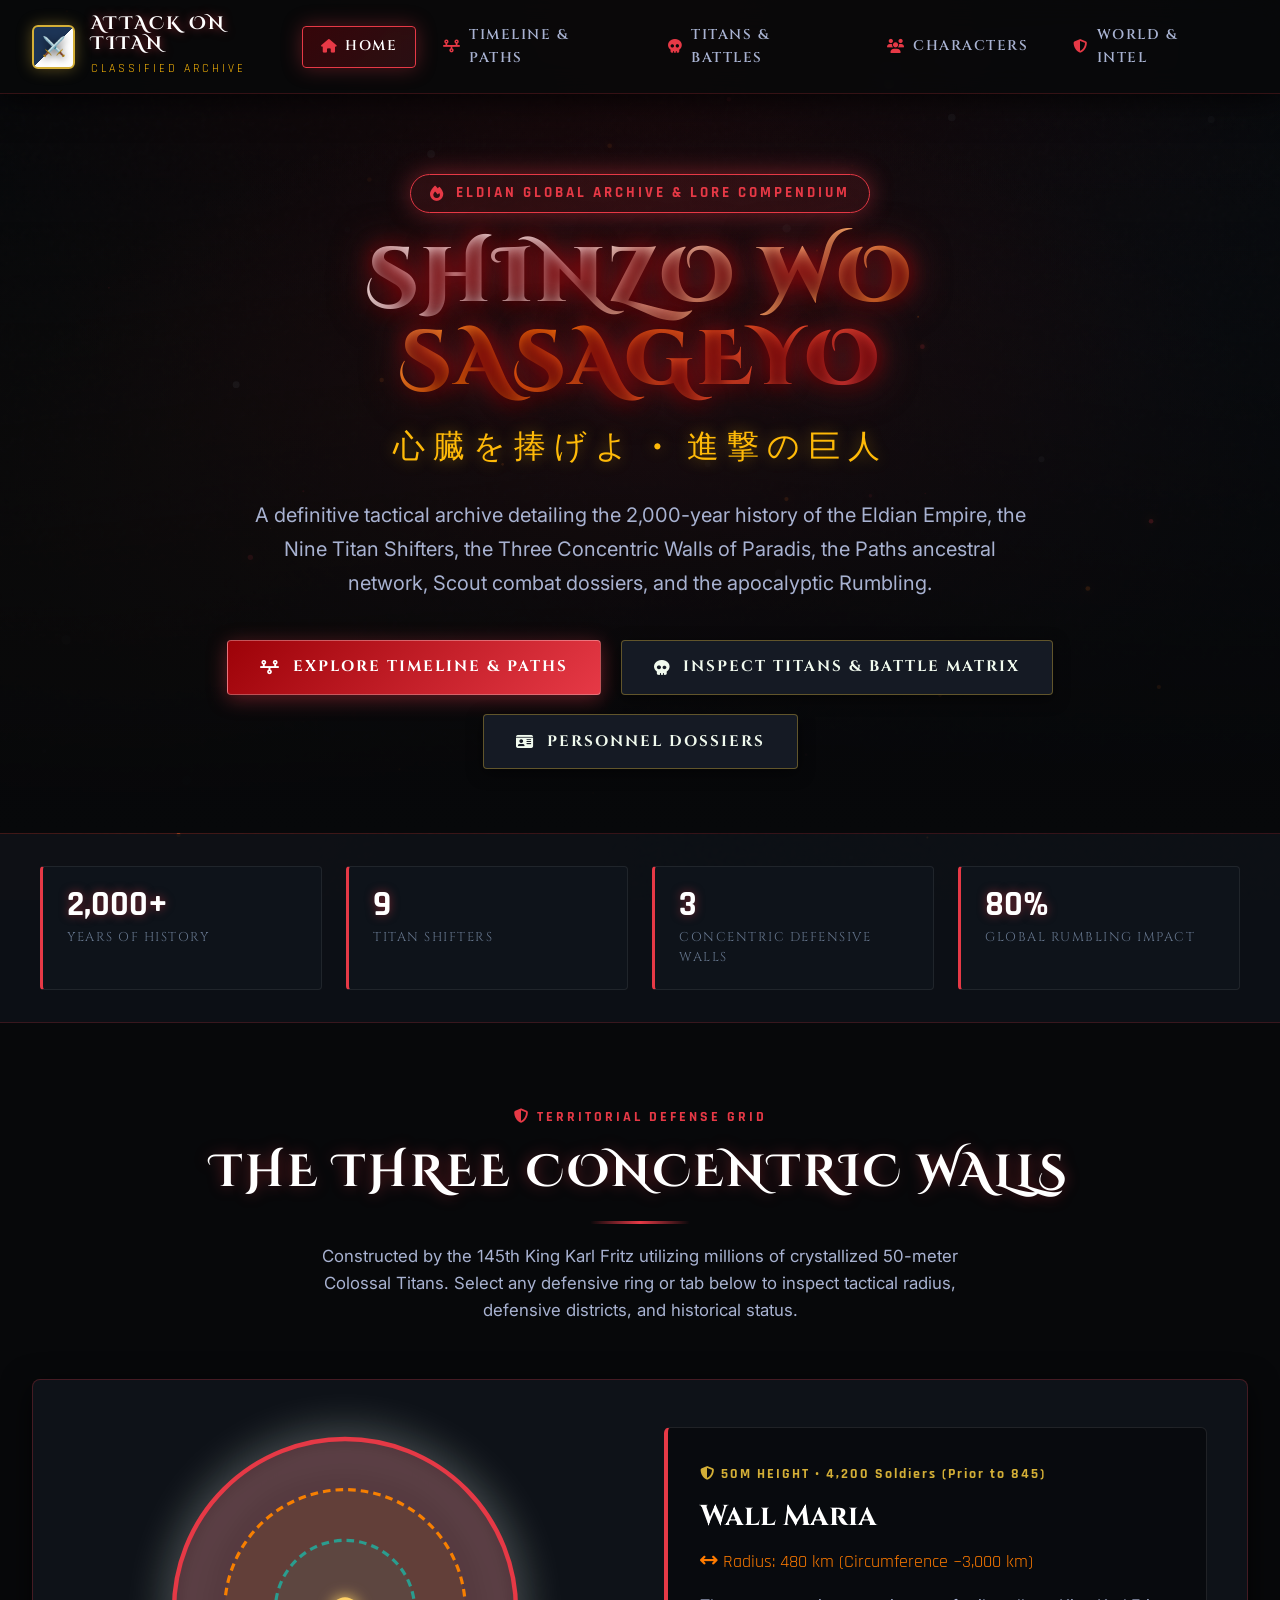
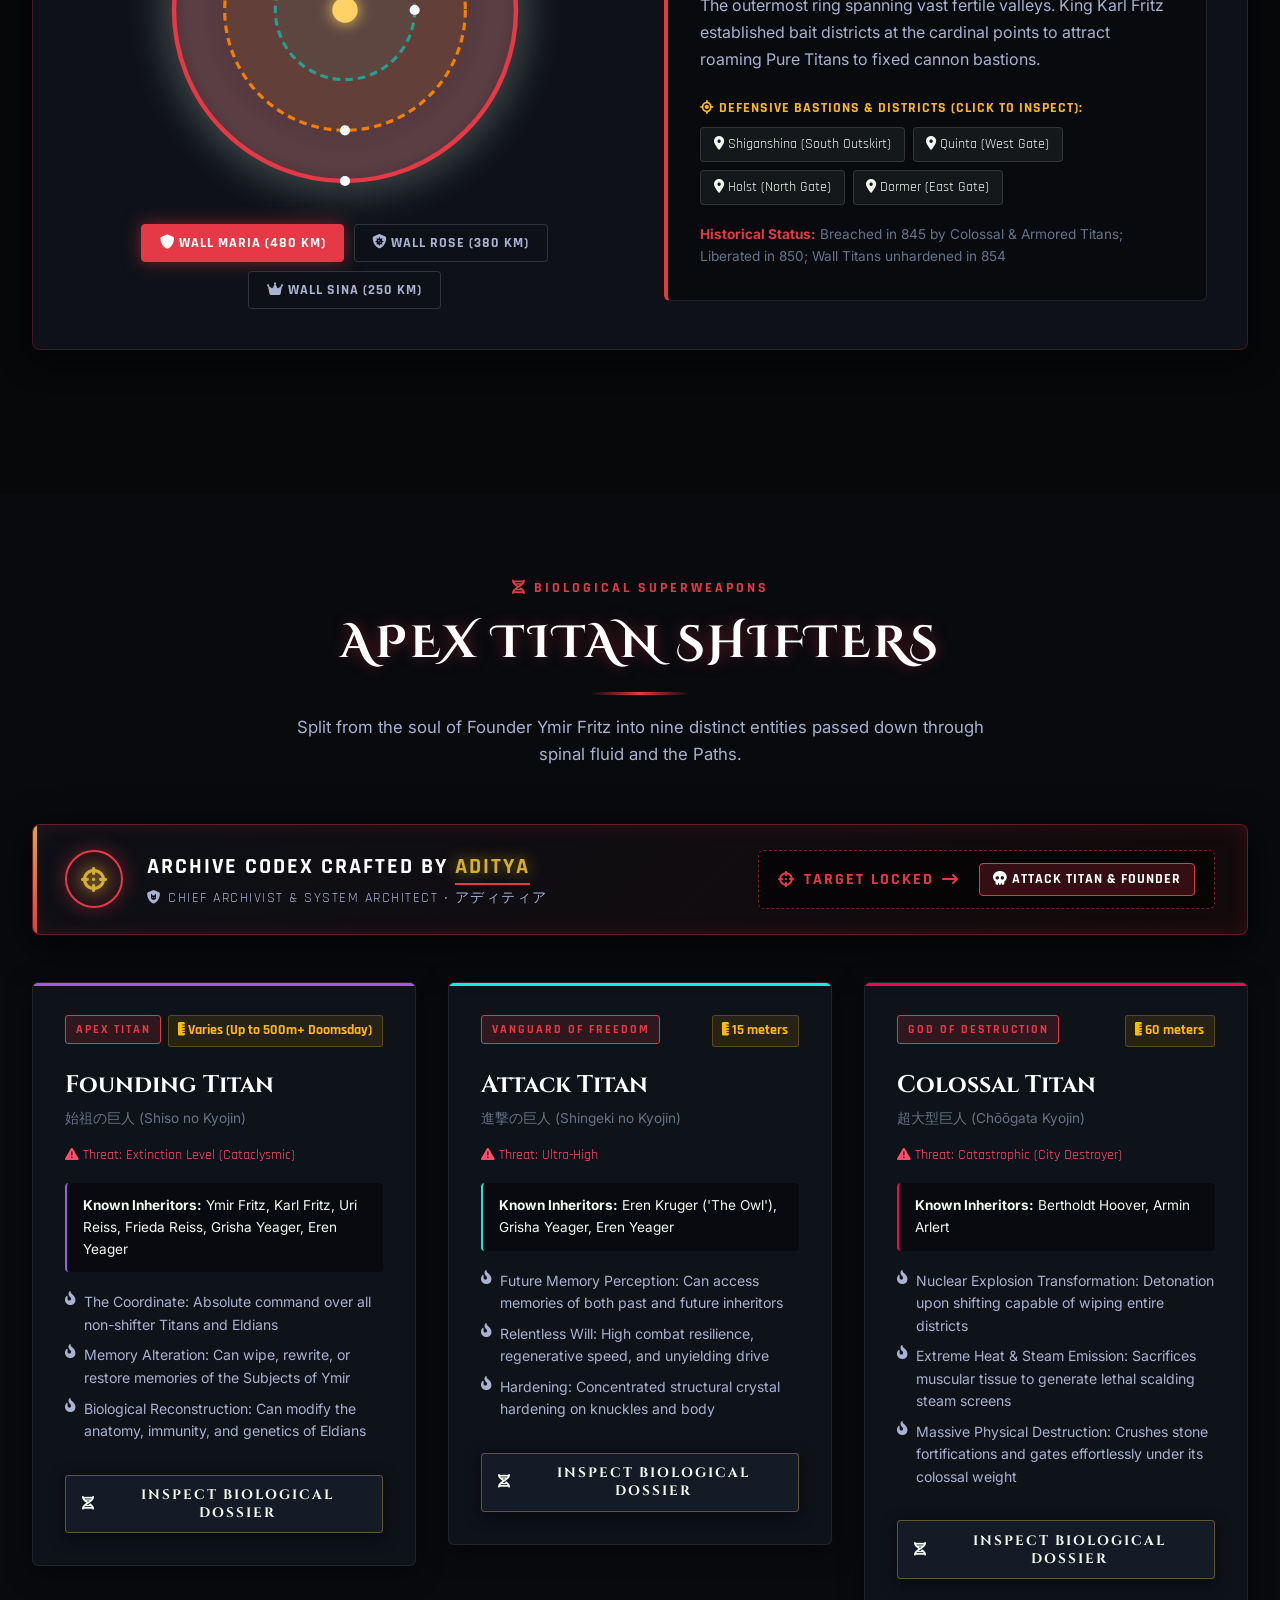
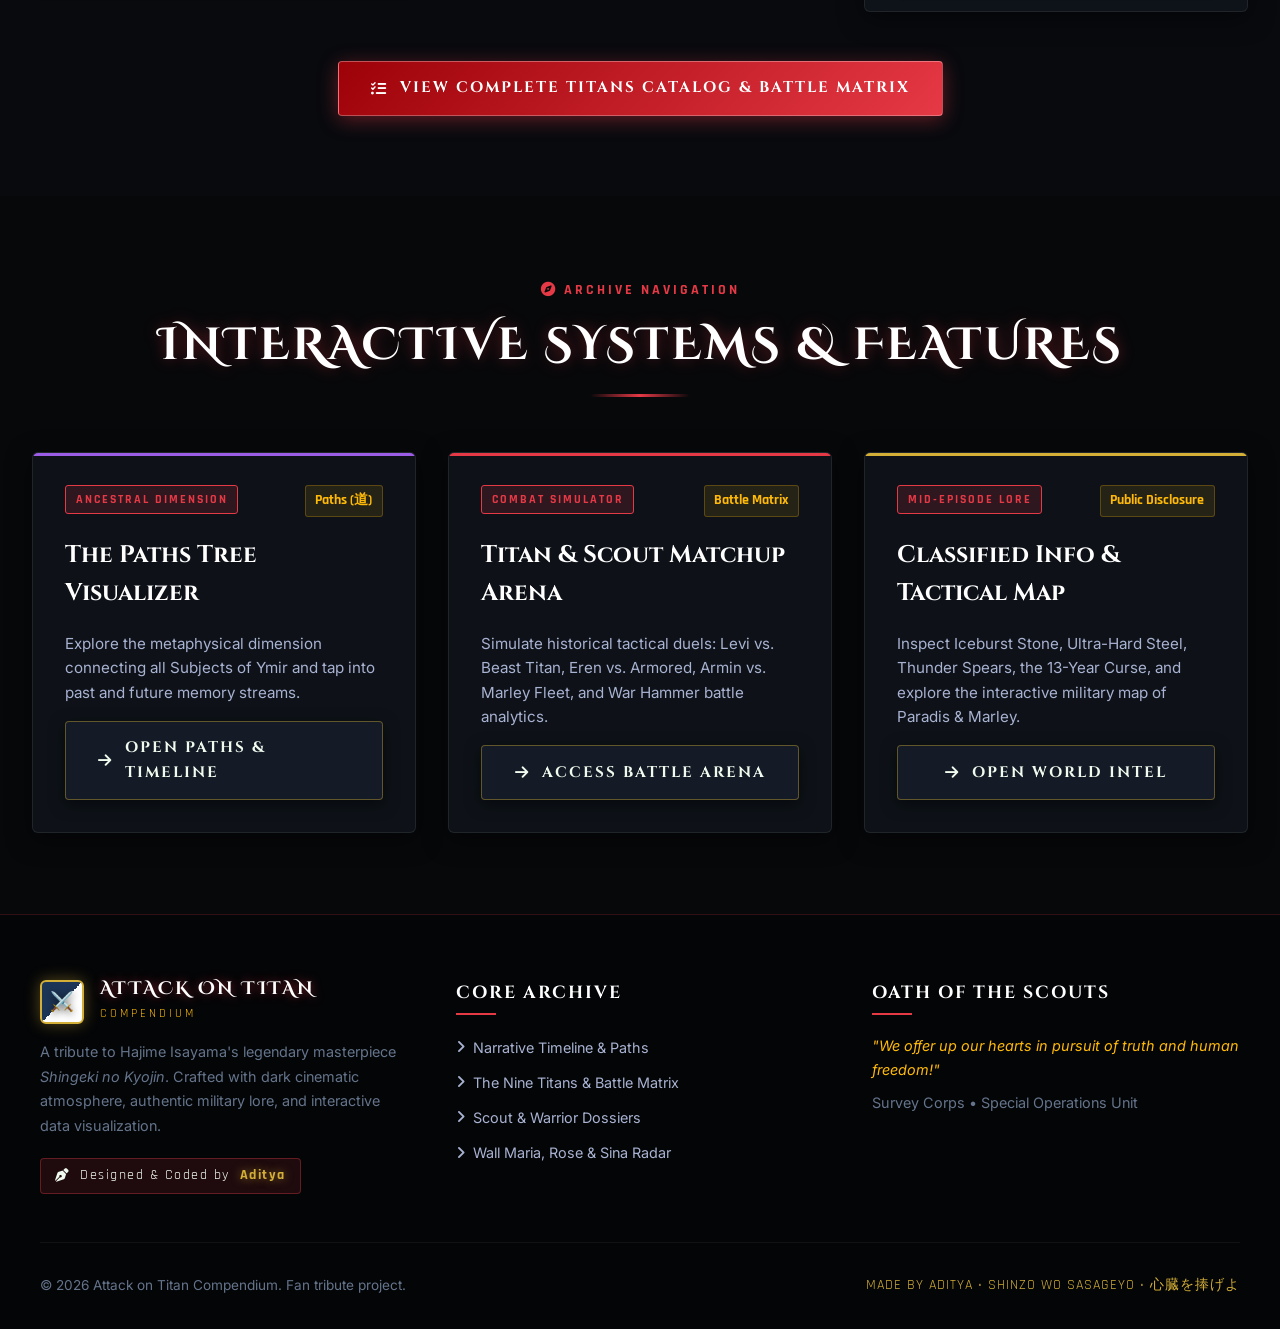
==== index.html @ d635bf99 "Add Wings of Freedom SVG favicon and Japanese quotes across all pages" ====
<!DOCTYPE html>
<html lang="en">
<head>
  <meta charset="UTF-8">
  <meta name="viewport" content="width=device-width, initial-scale=1.0">
  <title>Attack on Titan Compendium | 進撃の巨人 Archive</title>
  <!-- Favicon -->
  <link rel="icon" type="image/svg+xml" href="favicon.svg">
  <link rel="apple-touch-icon" href="favicon.svg">
  <!-- Google Fonts & Font Awesome Icons -->
  <link rel="stylesheet" href="https://cdnjs.cloudflare.com/ajax/libs/font-awesome/6.4.0/css/all.min.css">
  <link rel="stylesheet" href="css/style.css">
  <link rel="stylesheet" href="css/components.css">
</head>
<body>
  <!-- Canvas Embers & Steam FX -->
  <canvas id="bg-canvas"></canvas>

  <div class="app-container">
    <!-- Navigation Bar -->
    <nav class="navbar">
      <a href="index.html" class="brand">
        <div class="brand-emblem"></div>
        <div class="brand-text">
          <h1>Attack on Titan</h1>
          <span>Classified Archive</span>
        </div>
      </a>

      <ul class="nav-links">
        <li class="nav-item"><a href="index.html" class="active"><i class="fa-solid fa-house"></i> Home</a></li>
        <li class="nav-item"><a href="timeline.html"><i class="fa-solid fa-timeline"></i> Timeline & Paths</a></li>
        <li class="nav-item"><a href="titans.html"><i class="fa-solid fa-skull"></i> Titans & Battles</a></li>
        <li class="nav-item"><a href="characters.html"><i class="fa-solid fa-users"></i> Characters</a></li>
        <li class="nav-item"><a href="world.html"><i class="fa-solid fa-shield-halved"></i> World & Intel</a></li>
      </ul>

      <div class="nav-controls">
        <button class="mobile-menu-btn" id="mobile-menu-btn" aria-label="Toggle Menu">
          <i class="fa-solid fa-bars"></i>
        </button>
      </div>
    </nav>

    <!-- Hero Section -->
    <header class="hero-section">
      <div class="hero-backdrop"></div>
      <div class="hero-content">
        <div class="hero-subtitle-badge reveal-on-scroll">
          <i class="fa-solid fa-fire"></i> Eldian Global Archive & Lore Compendium
        </div>
        <h1 class="hero-title reveal-on-scroll stagger-1">
          <span>Shinzo Wo Sasageyo</span>
        </h1>
        <div class="hero-japanese-title reveal-on-scroll stagger-2">心臓を捧げよ • 進撃の巨人</div>
        <p class="hero-description reveal-on-scroll stagger-3">
          A definitive tactical archive detailing the 2,000-year history of the Eldian Empire, the Nine Titan Shifters, the Three Concentric Walls of Paradis, the Paths ancestral network, Scout combat dossiers, and the apocalyptic Rumbling.
        </p>
        <div class="hero-actions reveal-on-scroll stagger-4">
          <a href="timeline.html" class="btn btn-primary">
            <i class="fa-solid fa-timeline"></i> Explore Timeline & Paths
          </a>
          <a href="titans.html" class="btn btn-secondary">
            <i class="fa-solid fa-skull"></i> Inspect Titans & Battle Matrix
          </a>
          <a href="characters.html" class="btn btn-secondary">
            <i class="fa-solid fa-id-card"></i> Personnel Dossiers
          </a>
        </div>
      </div>
    </header>

    <!-- Stats Banner -->
    <div class="stats-banner reveal-on-scroll">
      <div class="stats-grid">
        <div class="stat-card">
          <span class="stat-number">2,000+</span>
          <span class="stat-label">Years of History</span>
        </div>
        <div class="stat-card">
          <span class="stat-number">9</span>
          <span class="stat-label">Titan Shifters</span>
        </div>
        <div class="stat-card">
          <span class="stat-number">3</span>
          <span class="stat-label">Concentric Defensive Walls</span>
        </div>
        <div class="stat-card">
          <span class="stat-number">80%</span>
          <span class="stat-label">Global Rumbling Impact</span>
        </div>
      </div>
    </div>

    <!-- Fixed Interactive Concentric Walls Section -->
    <section class="section">
      <div class="section-header reveal-on-scroll">
        <span class="section-tag"><i class="fa-solid fa-shield-halved"></i> Territorial Defense Grid</span>
        <h2 class="section-title">The Three Concentric Walls</h2>
        <div class="section-divider"></div>
        <p class="section-subtitle">
          Constructed by the 145th King Karl Fritz utilizing millions of crystallized 50-meter Colossal Titans. Select any defensive ring or tab below to inspect tactical radius, defensive districts, and historical status.
        </p>
      </div>

      <div class="walls-visualizer-container reveal-on-scroll stagger-1">
        <div class="radar-interactive-box">
          <div class="radar-svg-wrapper">
            <svg class="radar-svg" viewBox="0 0 300 300">
              <!-- Wall Maria Outer Ring -->
              <circle class="radar-ring" data-wall="wall-maria" cx="150" cy="150" r="135" stroke="#e63946" stroke-width="2.5" fill="#e63946" />
              <!-- Wall Rose Middle Ring -->
              <circle class="radar-ring" data-wall="wall-rose" cx="150" cy="150" r="95" stroke="#f77f00" stroke-width="2.5" fill="#f77f00" />
              <!-- Wall Sina Inner Ring -->
              <circle class="radar-ring" data-wall="wall-sina" cx="150" cy="150" r="55" stroke="#2a9d8f" stroke-width="2.5" fill="#2a9d8f" />
              
              <!-- Mitras Center Core -->
              <circle cx="150" cy="150" r="10" fill="#ffd166" filter="drop-shadow(0 0 6px #ffd166)" />
              
              <!-- District Markers -->
              <circle class="radar-district-dot" cx="150" cy="285" r="4" fill="#fff" title="Shiganshina District" />
              <circle class="radar-district-dot" cx="150" cy="245" r="4" fill="#fff" title="Trost District" />
              <circle class="radar-district-dot" cx="205" cy="150" r="4" fill="#fff" title="Stohess District" />
            </svg>
          </div>

          <div class="wall-selector-tabs">
            <button class="wall-tab-btn active" data-wall="wall-maria"><i class="fa-solid fa-shield"></i> Wall Maria (480 km)</button>
            <button class="wall-tab-btn" data-wall="wall-rose"><i class="fa-solid fa-shield-virus"></i> Wall Rose (380 km)</button>
            <button class="wall-tab-btn" data-wall="wall-sina"><i class="fa-solid fa-crown"></i> Wall Sina (250 km)</button>
          </div>
        </div>

        <div class="wall-info-display" id="wall-radar-info">
          <!-- Dynamic Wall Radar Information Populated by app.js -->
        </div>
      </div>
    </section>

    <!-- Featured Titan Shifters with Stylish Creator HUD Banner pointing to Titan -->
    <section class="section" style="background: rgba(10, 13, 18, 0.5);">
      <div class="section-header reveal-on-scroll">
        <span class="section-tag"><i class="fa-solid fa-dna"></i> Biological Superweapons</span>
        <h2 class="section-title">Apex Titan Shifters</h2>
        <div class="section-divider"></div>
        <p class="section-subtitle">
          Split from the soul of Founder Ymir Fritz into nine distinct entities passed down through spinal fluid and the Paths.
        </p>
      </div>

      <!-- Stylish "Made by Aditya" Tactical HUD Pointer -->
      <div class="creator-tactical-banner reveal-on-scroll">
        <div class="creator-left-info">
          <div class="creator-reticle-icon">
            <i class="fa-solid fa-crosshairs"></i>
          </div>
          <div class="creator-text-block">
            <h3>ARCHIVE CODEX CRAFTED BY <span class="highlight-aditya">ADITYA</span></h3>
            <p><i class="fa-solid fa-shield-cat"></i> CHIEF ARCHIVIST & SYSTEM ARCHITECT • アディティア</p>
          </div>
        </div>

        <div class="creator-target-indicator">
          <div class="titan-pointer-arrow">
            <i class="fa-solid fa-crosshairs"></i> TARGET LOCKED <i class="fa-solid fa-arrow-right-long"></i>
          </div>
          <div class="target-titan-badge">
            <i class="fa-solid fa-skull"></i> ATTACK TITAN & FOUNDER
          </div>
        </div>
      </div>

      <div class="cards-grid" id="featured-titans-grid">
        <!-- Rendered via JS -->
      </div>

      <div style="text-align: center; margin-top: 3rem;" class="reveal-on-scroll">
        <a href="titans.html" class="btn btn-primary">
          <i class="fa-solid fa-list-check"></i> View Complete Titans Catalog & Battle Matrix
        </a>
      </div>
    </section>

    <!-- Exploration Portals -->
    <section class="section">
      <div class="section-header reveal-on-scroll">
        <span class="section-tag"><i class="fa-solid fa-compass"></i> Archive Navigation</span>
        <h2 class="section-title">Interactive Systems & Features</h2>
        <div class="section-divider"></div>
      </div>

      <div class="cards-grid">
        <div class="titan-card reveal-on-scroll stagger-1" style="--titan-color: #9b5de5;">
          <div class="titan-header">
            <span class="titan-badge">Ancestral Dimension</span>
            <span class="titan-height-pill">Paths (道)</span>
          </div>
          <h3 class="titan-name">The Paths Tree Visualizer</h3>
          <p style="color: var(--text-secondary); margin: 1rem 0; font-size: 0.95rem;">
            Explore the metaphysical dimension connecting all Subjects of Ymir and tap into past and future memory streams.
          </p>
          <a href="timeline.html" class="btn btn-secondary" style="margin-top: auto;">
            <i class="fa-solid fa-arrow-right"></i> Open Paths & Timeline
          </a>
        </div>

        <div class="titan-card reveal-on-scroll stagger-2" style="--titan-color: var(--accent-red);">
          <div class="titan-header">
            <span class="titan-badge">Combat Simulator</span>
            <span class="titan-height-pill">Battle Matrix</span>
          </div>
          <h3 class="titan-name">Titan & Scout Matchup Arena</h3>
          <p style="color: var(--text-secondary); margin: 1rem 0; font-size: 0.95rem;">
            Simulate historical tactical duels: Levi vs. Beast Titan, Eren vs. Armored, Armin vs. Marley Fleet, and War Hammer battle analytics.
          </p>
          <a href="titans.html" class="btn btn-secondary" style="margin-top: auto;">
            <i class="fa-solid fa-arrow-right"></i> Access Battle Arena
          </a>
        </div>

        <div class="titan-card reveal-on-scroll stagger-3" style="--titan-color: var(--accent-gold);">
          <div class="titan-header">
            <span class="titan-badge">Mid-Episode Lore</span>
            <span class="titan-height-pill">Public Disclosure</span>
          </div>
          <h3 class="titan-name">Classified Info & Tactical Map</h3>
          <p style="color: var(--text-secondary); margin: 1rem 0; font-size: 0.95rem;">
            Inspect Iceburst Stone, Ultra-Hard Steel, Thunder Spears, the 13-Year Curse, and explore the interactive military map of Paradis & Marley.
          </p>
          <a href="world.html" class="btn btn-secondary" style="margin-top: auto;">
            <i class="fa-solid fa-arrow-right"></i> Open World Intel
          </a>
        </div>
      </div>
    </section>

    <!-- Footer -->
    <footer class="footer">
      <div class="footer-content">
        <div class="footer-col">
          <div class="brand" style="margin-bottom: 1rem;">
            <div class="brand-emblem"></div>
            <div class="brand-text">
              <h1>Attack on Titan</h1>
              <span>Compendium</span>
            </div>
          </div>
          <p>
            A tribute to Hajime Isayama's legendary masterpiece <em>Shingeki no Kyojin</em>. Crafted with dark cinematic atmosphere, authentic military lore, and interactive data visualization.
          </p>
          <div style="margin-top: 1.2rem;">
            <span class="footer-creator-signature">
              <i class="fa-solid fa-pen-nib"></i> Designed & Coded by <strong>Aditya</strong>
            </span>
          </div>
        </div>

        <div class="footer-col">
          <h3>Core Archive</h3>
          <ul class="footer-links">
            <li><a href="timeline.html"><i class="fa-solid fa-angle-right"></i> Narrative Timeline & Paths</a></li>
            <li><a href="titans.html"><i class="fa-solid fa-angle-right"></i> The Nine Titans & Battle Matrix</a></li>
            <li><a href="characters.html"><i class="fa-solid fa-angle-right"></i> Scout & Warrior Dossiers</a></li>
            <li><a href="world.html"><i class="fa-solid fa-angle-right"></i> Wall Maria, Rose & Sina Radar</a></li>
          </ul>
        </div>

        <div class="footer-col">
          <h3>Oath of the Scouts</h3>
          <p style="font-style: italic; color: var(--text-highlight); margin-bottom: 0.5rem;">
            "We offer up our hearts in pursuit of truth and human freedom!"
          </p>
          <p>
            Survey Corps • Special Operations Unit
          </p>
        </div>
      </div>

      <div class="footer-bottom">
        <span>&copy; 2026 Attack on Titan Compendium. Fan tribute project.</span>
        <span class="tribute">MADE BY ADITYA • SHINZO WO SASAGEYO • 心臓を捧げよ</span>
      </div>
    </footer>
  </div>

  <!-- Scripts -->
  <script src="js/data.js"></script>
  <script src="js/particles.js"></script>
  <script src="js/app.js"></script>
</body>
</html>
---- css/style.css ----
/* Attack on Titan Cinematic Compendium - Global Theme & Layout */
@import url('https://fonts.googleapis.com/css2?family=Cinzel:wght@400;600;700;900&family=Cinzel+Decorative:wght@700;900&family=Rajdhani:wght@500;600;700&family=Inter:wght@300;400;500;600;700&display=swap');

:root {
  --bg-primary: #07080a;
  --bg-secondary: #0e1117;
  --bg-card: rgba(16, 20, 28, 0.85);
  --bg-card-hover: rgba(24, 30, 42, 0.95);
  --border-card: rgba(230, 57, 70, 0.25);
  --border-gold: rgba(212, 175, 55, 0.35);

  --accent-red: #e63946;
  --accent-crimson: #9d0208;
  --accent-amber: #ff7b00;
  --accent-gold: #d4af37;
  --accent-emerald: #2a9d8f;
  --accent-scout-blue: #1d3557;
  --accent-titan-glow: #ff5400;
  
  --text-primary: #f1faee;
  --text-secondary: #a8b2d1;
  --text-muted: #64748b;
  --text-highlight: #ffba08;

  --font-display: 'Cinzel Decorative', 'Cinzel', serif;
  --font-heading: 'Cinzel', serif;
  --font-tech: 'Rajdhani', sans-serif;
  --font-body: 'Inter', sans-serif;

  --glow-red: 0 0 25px rgba(230, 57, 70, 0.45);
  --glow-amber: 0 0 25px rgba(255, 123, 0, 0.45);
  --glow-blue: 0 0 25px rgba(29, 53, 87, 0.55);

  --transition-fast: 0.2s ease;
  --transition-normal: 0.35s cubic-bezier(0.16, 1, 0.3, 1);
  --transition-slow: 0.6s cubic-bezier(0.16, 1, 0.3, 1);
}

* {
  margin: 0;
  padding: 0;
  box-sizing: border-box;
}

html {
  scroll-behavior: smooth;
  color-scheme: dark;
}

body {
  background-color: var(--bg-primary);
  color: var(--text-primary);
  font-family: var(--font-body);
  line-height: 1.6;
  overflow-x: hidden;
  position: relative;
  min-height: 100vh;
  background-image: 
    radial-gradient(circle at 50% 0%, rgba(157, 2, 8, 0.18) 0%, transparent 60%),
    radial-gradient(circle at 10% 80%, rgba(255, 123, 0, 0.08) 0%, transparent 40%),
    radial-gradient(circle at 90% 40%, rgba(29, 53, 87, 0.12) 0%, transparent 50%);
  background-attachment: fixed;
}

/* Texture Overlay */
body::before {
  content: '';
  position: fixed;
  top: 0;
  left: 0;
  width: 100%;
  height: 100%;
  pointer-events: none;
  z-index: 1;
  background: url("data:image/svg+xml,%3Csvg viewBox='0 0 200 200' xmlns='http://www.w3.org/2000/svg'%3E%3Cfilter id='noiseFilter'%3E%3CfeTurbulence type='fractalNoise' baseFrequency='0.8' numOctaves='3' stitchTiles='stitch'/%3E%3C/filter%3E%3Crect width='100%25' height='100%25' filter='url(%23noiseFilter)' opacity='0.035'/%3E%3C/svg%3E");
  opacity: 0.85;
}

/* Custom Scrollbar */
::-webkit-scrollbar {
  width: 8px;
}
::-webkit-scrollbar-track {
  background: var(--bg-primary);
}
::-webkit-scrollbar-thumb {
  background: #331518;
  border-radius: 4px;
  border: 1px solid rgba(230, 57, 70, 0.3);
}
::-webkit-scrollbar-thumb:hover {
  background: var(--accent-red);
}

/* Canvas Layer */
#bg-canvas {
  position: fixed;
  top: 0;
  left: 0;
  width: 100vw;
  height: 100vh;
  pointer-events: none;
  z-index: 1;
}

/* Layout Wrapper */
.app-container {
  position: relative;
  z-index: 2;
  display: flex;
  flex-direction: column;
  min-height: 100vh;
}

/* ==========================================================================
   SCROLL TRIGGER ANIMATION SYSTEM
   ========================================================================== */
.reveal-on-scroll {
  opacity: 0;
  transform: translateY(35px);
  transition: opacity 0.8s cubic-bezier(0.16, 1, 0.3, 1), transform 0.8s cubic-bezier(0.16, 1, 0.3, 1);
  will-change: opacity, transform;
}

.reveal-on-scroll.is-revealed {
  opacity: 1;
  transform: translateY(0);
}

.reveal-left {
  opacity: 0;
  transform: translateX(-40px);
  transition: opacity 0.8s cubic-bezier(0.16, 1, 0.3, 1), transform 0.8s cubic-bezier(0.16, 1, 0.3, 1);
}
.reveal-left.is-revealed {
  opacity: 1;
  transform: translateX(0);
}

.reveal-right {
  opacity: 0;
  transform: translateX(40px);
  transition: opacity 0.8s cubic-bezier(0.16, 1, 0.3, 1), transform 0.8s cubic-bezier(0.16, 1, 0.3, 1);
}
.reveal-right.is-revealed {
  opacity: 1;
  transform: translateX(0);
}

.stagger-1 { transition-delay: 0.1s; }
.stagger-2 { transition-delay: 0.2s; }
.stagger-3 { transition-delay: 0.3s; }
.stagger-4 { transition-delay: 0.4s; }

/* Top Navigation Bar */
.navbar {
  position: sticky;
  top: 0;
  z-index: 1000;
  background: rgba(7, 8, 10, 0.88);
  backdrop-filter: blur(14px);
  -webkit-backdrop-filter: blur(14px);
  border-bottom: 1px solid rgba(230, 57, 70, 0.2);
  padding: 0.85rem 2rem;
  display: flex;
  align-items: center;
  justify-content: space-between;
  box-shadow: 0 4px 30px rgba(0, 0, 0, 0.8);
}

.brand {
  display: flex;
  align-items: center;
  gap: 1rem;
  text-decoration: none;
  color: var(--text-primary);
}

.brand-emblem {
  width: 44px;
  height: 44px;
  border-radius: 6px;
  background: linear-gradient(135deg, #1d3557 50%, #ffffff 50%);
  border: 2px solid var(--accent-gold);
  display: flex;
  align-items: center;
  justify-content: center;
  box-shadow: 0 0 15px rgba(212, 175, 55, 0.4);
  position: relative;
  overflow: hidden;
}

.brand-emblem::after {
  content: '⚔️';
  font-size: 1.2rem;
  filter: drop-shadow(0 2px 4px rgba(0,0,0,0.8));
}

.brand-text h1 {
  font-family: var(--font-display);
  font-size: 1.15rem;
  letter-spacing: 2px;
  color: #fff;
  line-height: 1.1;
  text-transform: uppercase;
  text-shadow: 0 0 10px rgba(230, 57, 70, 0.6);
}

.brand-text span {
  font-family: var(--font-tech);
  font-size: 0.75rem;
  letter-spacing: 3px;
  color: var(--text-highlight);
  text-transform: uppercase;
}

.nav-links {
  display: flex;
  align-items: center;
  gap: 0.5rem;
  list-style: none;
}

.nav-item a {
  display: flex;
  align-items: center;
  gap: 0.5rem;
  padding: 0.55rem 1.1rem;
  text-decoration: none;
  font-family: var(--font-heading);
  font-size: 0.88rem;
  font-weight: 600;
  letter-spacing: 1.5px;
  color: var(--text-secondary);
  border-radius: 4px;
  border: 1px solid transparent;
  transition: all var(--transition-normal);
  text-transform: uppercase;
  position: relative;
}

.nav-item a i {
  font-size: 0.85rem;
  color: var(--accent-red);
}

.nav-item a:hover {
  color: #fff;
  background: rgba(230, 57, 70, 0.12);
  border-color: rgba(230, 57, 70, 0.35);
  box-shadow: 0 0 15px rgba(230, 57, 70, 0.25);
  transform: translateY(-1px);
}

.nav-item a.active {
  color: #fff;
  background: linear-gradient(135deg, rgba(157, 2, 8, 0.3), rgba(230, 57, 70, 0.15));
  border-color: var(--accent-red);
  box-shadow: 0 0 20px rgba(230, 57, 70, 0.35);
}

.nav-controls {
  display: flex;
  align-items: center;
  gap: 0.75rem;
}

.mobile-menu-btn {
  display: none;
  background: transparent;
  border: 1px solid var(--accent-red);
  color: #fff;
  padding: 0.5rem 0.75rem;
  font-size: 1.2rem;
  border-radius: 4px;
  cursor: pointer;
}

/* Hero Section */
.hero-section {
  position: relative;
  min-height: 80vh;
  display: flex;
  flex-direction: column;
  justify-content: center;
  align-items: center;
  text-align: center;
  padding: 5rem 2rem 4rem;
  overflow: hidden;
  border-bottom: 1px solid rgba(230, 57, 70, 0.2);
}

.hero-backdrop {
  position: absolute;
  top: 0;
  left: 0;
  width: 100%;
  height: 100%;
  background: 
    linear-gradient(to bottom, rgba(7, 8, 10, 0.4) 0%, rgba(7, 8, 10, 0.85) 75%, var(--bg-primary) 100%),
    radial-gradient(ellipse at center, rgba(230, 57, 70, 0.18) 0%, transparent 70%);
  pointer-events: none;
  z-index: 1;
}

.hero-content {
  position: relative;
  z-index: 2;
  max-width: 1000px;
  margin: 0 auto;
}

.hero-subtitle-badge {
  display: inline-flex;
  align-items: center;
  gap: 0.6rem;
  padding: 0.4rem 1.2rem;
  border-radius: 50px;
  background: rgba(230, 57, 70, 0.12);
  border: 1px solid var(--accent-red);
  color: var(--accent-red);
  font-family: var(--font-tech);
  font-size: 0.95rem;
  font-weight: 700;
  letter-spacing: 3px;
  text-transform: uppercase;
  margin-bottom: 1.5rem;
  box-shadow: var(--glow-red);
  animation: pulseGlow 3s infinite alternate;
}

@keyframes pulseGlow {
  0% { box-shadow: 0 0 10px rgba(230, 57, 70, 0.2); }
  100% { box-shadow: 0 0 25px rgba(230, 57, 70, 0.6); }
}

.hero-title {
  font-family: var(--font-display);
  font-size: clamp(2.4rem, 6vw, 4.8rem);
  font-weight: 900;
  line-height: 1.08;
  letter-spacing: 4px;
  text-transform: uppercase;
  color: #ffffff;
  margin-bottom: 1.2rem;
  text-shadow: 
    0 0 20px rgba(157, 2, 8, 0.8),
    0 0 40px rgba(230, 57, 70, 0.5),
    0 5px 15px rgba(0, 0, 0, 0.9);
}

.hero-title span {
  background: linear-gradient(135deg, #fff 20%, #ff7b00 60%, #e63946 100%);
  -webkit-background-clip: text;
  -webkit-text-fill-color: transparent;
}

.hero-japanese-title {
  font-family: var(--font-heading);
  font-size: clamp(1.2rem, 3vw, 2rem);
  letter-spacing: 8px;
  color: var(--text-highlight);
  margin-bottom: 1.5rem;
  opacity: 0.9;
  text-shadow: 0 0 15px rgba(255, 186, 8, 0.4);
}

.hero-description {
  font-size: clamp(1rem, 2vw, 1.25rem);
  color: var(--text-secondary);
  max-width: 780px;
  margin: 0 auto 2.5rem;
  line-height: 1.7;
}

.hero-actions {
  display: flex;
  justify-content: center;
  align-items: center;
  gap: 1.2rem;
  flex-wrap: wrap;
}

.btn {
  display: inline-flex;
  align-items: center;
  justify-content: center;
  gap: 0.75rem;
  padding: 0.9rem 2rem;
  font-family: var(--font-heading);
  font-size: 0.95rem;
  font-weight: 700;
  letter-spacing: 2px;
  text-transform: uppercase;
  text-decoration: none;
  border-radius: 4px;
  cursor: pointer;
  transition: all var(--transition-normal);
  position: relative;
  overflow: hidden;
}

.btn-primary {
  background: linear-gradient(135deg, #9d0208 0%, #e63946 100%);
  color: #fff;
  border: 1px solid rgba(255, 255, 255, 0.3);
  box-shadow: 0 4px 20px rgba(230, 57, 70, 0.4);
}

.btn-primary:hover {
  background: linear-gradient(135deg, #ba181b 0%, #ff4d6d 100%);
  box-shadow: 0 6px 30px rgba(230, 57, 70, 0.7);
  transform: translateY(-2px);
}

.btn-secondary {
  background: rgba(24, 30, 42, 0.85);
  color: var(--text-primary);
  border: 1px solid rgba(212, 175, 55, 0.4);
  box-shadow: 0 4px 15px rgba(0, 0, 0, 0.5);
}

.btn-secondary:hover {
  background: rgba(212, 175, 55, 0.15);
  border-color: var(--accent-gold);
  color: var(--accent-gold);
  box-shadow: 0 0 20px rgba(212, 175, 55, 0.4);
  transform: translateY(-2px);
}

/* ==========================================================================
   STYLISH CREATOR HUD & TITAN TARGET POINTER ("MADE BY ADITYA")
   ========================================================================== */
.creator-tactical-banner {
  position: relative;
  background: linear-gradient(135deg, rgba(14, 17, 23, 0.95), rgba(20, 10, 12, 0.95));
  border: 1px solid rgba(230, 57, 70, 0.4);
  border-radius: 8px;
  padding: 1.5rem 2rem;
  margin: 3rem 0;
  display: flex;
  align-items: center;
  justify-content: space-between;
  gap: 2rem;
  box-shadow: 0 10px 40px rgba(0, 0, 0, 0.8), inset 0 0 20px rgba(230, 57, 70, 0.15);
  overflow: hidden;
}

.creator-tactical-banner::before {
  content: '';
  position: absolute;
  top: 0;
  left: 0;
  width: 4px;
  height: 100%;
  background: linear-gradient(to bottom, var(--accent-gold), var(--accent-red));
}

.creator-left-info {
  display: flex;
  align-items: center;
  gap: 1.5rem;
}

.creator-reticle-icon {
  width: 58px;
  height: 58px;
  border-radius: 50%;
  border: 2px solid var(--accent-red);
  background: rgba(230, 57, 70, 0.1);
  display: flex;
  align-items: center;
  justify-content: center;
  position: relative;
  box-shadow: 0 0 20px rgba(230, 57, 70, 0.4);
  animation: radarRotate 8s linear infinite;
}

.creator-reticle-icon i {
  font-size: 1.6rem;
  color: var(--accent-gold);
  filter: drop-shadow(0 0 8px var(--accent-gold));
}

@keyframes radarRotate {
  0% { box-shadow: 0 0 15px rgba(230, 57, 70, 0.3); }
  50% { box-shadow: 0 0 30px rgba(255, 123, 0, 0.6); }
  100% { box-shadow: 0 0 15px rgba(230, 57, 70, 0.3); }
}

.creator-text-block h3 {
  font-family: var(--font-tech);
  font-size: 1.4rem;
  font-weight: 700;
  letter-spacing: 2px;
  text-transform: uppercase;
  color: #ffffff;
  margin-bottom: 0.2rem;
}

.creator-text-block h3 span.highlight-aditya {
  color: var(--accent-gold);
  text-shadow: 0 0 15px rgba(212, 175, 55, 0.7);
  border-bottom: 2px solid var(--accent-red);
  padding-bottom: 2px;
}

.creator-text-block p {
  font-family: var(--font-tech);
  font-size: 0.85rem;
  color: var(--text-secondary);
  letter-spacing: 1.5px;
  text-transform: uppercase;
}

.creator-target-indicator {
  display: flex;
  align-items: center;
  gap: 1.2rem;
  background: rgba(0, 0, 0, 0.6);
  padding: 0.75rem 1.2rem;
  border-radius: 6px;
  border: 1px dashed rgba(230, 57, 70, 0.5);
  font-family: var(--font-tech);
}

.titan-pointer-arrow {
  display: flex;
  align-items: center;
  gap: 0.5rem;
  color: var(--accent-red);
  font-weight: 700;
  font-size: 1rem;
  letter-spacing: 2px;
  animation: pulseArrow 1.5s infinite alternate;
}

@keyframes pulseArrow {
  0% { transform: translateX(0); color: var(--accent-red); }
  100% { transform: translateX(6px); color: var(--accent-amber); }
}

.target-titan-badge {
  background: rgba(230, 57, 70, 0.2);
  border: 1px solid var(--accent-red);
  color: #fff;
  padding: 0.3rem 0.8rem;
  border-radius: 4px;
  font-size: 0.85rem;
  font-weight: 700;
  letter-spacing: 1px;
}

/* Stats Counter Banner */
.stats-banner {
  background: rgba(14, 17, 23, 0.9);
  border-bottom: 1px solid rgba(230, 57, 70, 0.2);
  padding: 2rem 1.5rem;
}

.stats-grid {
  max-width: 1200px;
  margin: 0 auto;
  display: grid;
  grid-template-columns: repeat(auto-fit, minmax(200px, 1fr));
  gap: 1.5rem;
}

.stat-card {
  background: var(--bg-card);
  border: 1px solid rgba(255, 255, 255, 0.08);
  border-left: 3px solid var(--accent-red);
  padding: 1.25rem 1.5rem;
  border-radius: 4px;
  display: flex;
  flex-direction: column;
  transition: all var(--transition-normal);
}

.stat-card:hover {
  background: var(--bg-card-hover);
  border-color: rgba(230, 57, 70, 0.4);
  box-shadow: 0 5px 20px rgba(0,0,0,0.5);
  transform: translateY(-2px);
}

.stat-number {
  font-family: var(--font-tech);
  font-size: 2.2rem;
  font-weight: 700;
  color: #fff;
  line-height: 1;
  margin-bottom: 0.35rem;
  text-shadow: 0 0 10px rgba(230, 57, 70, 0.5);
}

.stat-label {
  font-family: var(--font-heading);
  font-size: 0.8rem;
  letter-spacing: 1.5px;
  color: var(--text-muted);
  text-transform: uppercase;
}

/* Main Section Framework */
.section {
  padding: 5rem 2rem;
  max-width: 1300px;
  margin: 0 auto;
  width: 100%;
}

.section-header {
  text-align: center;
  margin-bottom: 3.5rem;
  position: relative;
}

.character-quote {
  font-style: italic;
  color: var(--text-secondary);
  font-size: 0.9rem;
  line-height: 1.6;
  margin-bottom: 1.5rem;
  border-left: 2px solid var(--accent-gold);
  padding-left: 0.75rem;
}

.character-quote-box {
  background: rgba(0, 0, 0, 0.4);
  border-left: 3px solid var(--accent-gold);
  border-radius: 0 4px 4px 0;
  padding: 0.85rem 1rem;
  margin-bottom: 1.25rem;
}

.quote-japanese-text {
  font-family: var(--font-heading);
  font-size: 0.95rem;
  color: var(--accent-gold);
  margin-bottom: 0.25rem;
  line-height: 1.4;
}

.quote-romanji-text {
  font-family: var(--font-tech);
  font-size: 0.78rem;
  color: #00f5d4;
  margin-bottom: 0.4rem;
  letter-spacing: 0.5px;
}

.quote-english-text {
  font-style: italic;
  color: #f1faee;
  font-size: 0.88rem;
  line-height: 1.5;
}

.section-tag {
  font-family: var(--font-tech);
  font-size: 0.9rem;
  font-weight: 700;
  letter-spacing: 3px;
  color: var(--accent-red);
  text-transform: uppercase;
  margin-bottom: 0.5rem;
  display: inline-block;
}

.section-title {
  font-family: var(--font-display);
  font-size: clamp(1.8rem, 4vw, 2.8rem);
  letter-spacing: 3px;
  text-transform: uppercase;
  color: #ffffff;
  margin-bottom: 0.75rem;
  text-shadow: 0 0 15px rgba(230, 57, 70, 0.4);
}

.section-divider {
  width: 100px;
  height: 3px;
  background: linear-gradient(90deg, transparent, var(--accent-red), transparent);
  margin: 0 auto 1.2rem;
}

.section-subtitle {
  font-size: 1.05rem;
  color: var(--text-secondary);
  max-width: 700px;
  margin: 0 auto;
}

/* Filter & Search Bar Component */
.filter-bar {
  background: var(--bg-card);
  border: 1px solid rgba(230, 57, 70, 0.2);
  border-radius: 6px;
  padding: 1.2rem 1.5rem;
  margin-bottom: 2.5rem;
  display: flex;
  flex-wrap: wrap;
  align-items: center;
  justify-content: space-between;
  gap: 1.2rem;
  box-shadow: 0 4px 20px rgba(0, 0, 0, 0.4);
}

.search-input-box {
  position: relative;
  flex: 1 1 280px;
}

.search-input-box i {
  position: absolute;
  left: 1rem;
  top: 50%;
  transform: translateY(-50%);
  color: var(--text-muted);
  font-size: 1rem;
}

.search-input {
  width: 100%;
  background: rgba(7, 8, 10, 0.8);
  border: 1px solid rgba(255, 255, 255, 0.12);
  border-radius: 4px;
  padding: 0.75rem 1rem 0.75rem 2.8rem;
  color: #fff;
  font-family: var(--font-body);
  font-size: 0.95rem;
  transition: all var(--transition-fast);
}

.search-input:focus {
  outline: none;
  border-color: var(--accent-red);
  box-shadow: 0 0 15px rgba(230, 57, 70, 0.3);
}

.filter-pills {
  display: flex;
  flex-wrap: wrap;
  gap: 0.5rem;
}

.filter-btn {
  background: rgba(7, 8, 10, 0.7);
  border: 1px solid rgba(255, 255, 255, 0.12);
  color: var(--text-secondary);
  padding: 0.5rem 1rem;
  border-radius: 4px;
  font-family: var(--font-tech);
  font-size: 0.9rem;
  font-weight: 600;
  letter-spacing: 1px;
  cursor: pointer;
  transition: all var(--transition-fast);
  text-transform: uppercase;
}

.filter-btn:hover {
  color: #fff;
  border-color: var(--accent-red);
  background: rgba(230, 57, 70, 0.15);
}

.filter-btn.active {
  background: var(--accent-red);
  color: #fff;
  border-color: var(--accent-red);
  box-shadow: 0 0 15px rgba(230, 57, 70, 0.4);
}

/* Universal Card Grids */
.cards-grid {
  display: grid;
  grid-template-columns: repeat(auto-fill, minmax(340px, 1fr));
  gap: 2rem;
}

/* Footer */
.footer {
  background: #040507;
  border-top: 1px solid rgba(230, 57, 70, 0.2);
  padding: 4rem 2rem 2rem;
  margin-top: auto;
  position: relative;
  z-index: 2;
}

.footer-content {
  max-width: 1200px;
  margin: 0 auto;
  display: grid;
  grid-template-columns: repeat(auto-fit, minmax(250px, 1fr));
  gap: 3rem;
  margin-bottom: 3rem;
}

.footer-col h3 {
  font-family: var(--font-heading);
  font-size: 1.1rem;
  letter-spacing: 2px;
  color: #fff;
  text-transform: uppercase;
  margin-bottom: 1.2rem;
  position: relative;
  padding-bottom: 0.5rem;
}

.footer-col h3::after {
  content: '';
  position: absolute;
  bottom: 0;
  left: 0;
  width: 40px;
  height: 2px;
  background: var(--accent-red);
}

.footer-col p {
  color: var(--text-muted);
  font-size: 0.9rem;
  line-height: 1.7;
}

.footer-links {
  list-style: none;
}

.footer-links li {
  margin-bottom: 0.6rem;
}

.footer-links a {
  color: var(--text-secondary);
  text-decoration: none;
  font-size: 0.9rem;
  transition: all var(--transition-fast);
  display: inline-flex;
  align-items: center;
  gap: 0.5rem;
}

.footer-links a:hover {
  color: var(--accent-red);
  transform: translateX(4px);
}

.footer-bottom {
  max-width: 1200px;
  margin: 0 auto;
  padding-top: 2rem;
  border-top: 1px solid rgba(255, 255, 255, 0.05);
  display: flex;
  flex-wrap: wrap;
  justify-content: space-between;
  align-items: center;
  gap: 1rem;
  font-size: 0.85rem;
  color: var(--text-muted);
}

.footer-bottom span.tribute {
  color: var(--accent-gold);
  font-family: var(--font-tech);
  letter-spacing: 1px;
}

.footer-creator-signature {
  display: inline-flex;
  align-items: center;
  gap: 0.6rem;
  padding: 0.4rem 0.9rem;
  background: rgba(230, 57, 70, 0.12);
  border: 1px solid rgba(230, 57, 70, 0.35);
  border-radius: 4px;
  font-family: var(--font-tech);
  font-size: 0.85rem;
  color: var(--text-primary);
  letter-spacing: 1.5px;
}

.footer-creator-signature strong {
  color: var(--accent-gold);
  font-weight: 700;
  text-shadow: 0 0 10px rgba(212, 175, 55, 0.6);
}

/* Responsive Media Queries */
@media (max-width: 900px) {
  .nav-links {
    display: none;
    position: absolute;
    top: 100%;
    left: 0;
    width: 100%;
    background: rgba(7, 8, 10, 0.98);
    flex-direction: column;
    padding: 1.5rem;
    border-bottom: 1px solid var(--accent-red);
  }

  .nav-links.mobile-open {
    display: flex;
  }

  .mobile-menu-btn {
    display: block;
  }

  .section {
    padding: 3.5rem 1.2rem;
  }

  .creator-tactical-banner {
    flex-direction: column;
    align-items: flex-start;
    padding: 1.5rem;
  }
}
---- css/components.css ----
/* Attack on Titan Components: Interactive Systems, Simulators & Wall Radar */

/* ==========================================================================
   INTERACTIVE CONCENTRIC WALLS RADAR & DISTRICT EXPLORER (FIXED & ENHANCED)
   ========================================================================== */
.walls-visualizer-container {
  display: grid;
  grid-template-columns: 1fr 1fr;
  gap: 3rem;
  align-items: center;
  background: var(--bg-card);
  border: 1px solid rgba(230, 57, 70, 0.25);
  border-radius: 8px;
  padding: 2.5rem;
  margin-bottom: 4rem;
  box-shadow: 0 8px 30px rgba(0, 0, 0, 0.7);
}

.radar-interactive-box {
  display: flex;
  flex-direction: column;
  align-items: center;
  gap: 1.5rem;
}

.radar-svg-wrapper {
  position: relative;
  width: 100%;
  max-width: 380px;
  aspect-ratio: 1;
  display: flex;
  align-items: center;
  justify-content: center;
}

.radar-svg {
  width: 100%;
  height: 100%;
  overflow: visible;
}

.radar-svg circle.radar-ring {
  cursor: pointer;
  transition: all 0.3s ease;
  fill-opacity: 0.08;
  stroke-dasharray: 6 4;
}

.radar-svg circle.radar-ring:hover {
  fill-opacity: 0.2;
  stroke-width: 3.5px;
  filter: drop-shadow(0 0 12px currentColor);
}

.radar-svg circle.radar-ring.active {
  stroke-dasharray: 0;
  stroke-width: 3.5px;
  fill-opacity: 0.18;
  filter: drop-shadow(0 0 16px currentColor);
}

.radar-district-dot {
  cursor: pointer;
  transition: transform 0.2s ease, fill 0.2s ease;
}

.radar-district-dot:hover {
  transform: scale(1.6);
  filter: drop-shadow(0 0 8px #fff);
}

.wall-selector-tabs {
  display: flex;
  gap: 0.6rem;
  flex-wrap: wrap;
  justify-content: center;
  width: 100%;
}

.wall-tab-btn {
  background: rgba(14, 17, 23, 0.9);
  border: 1px solid rgba(255, 255, 255, 0.15);
  color: var(--text-secondary);
  padding: 0.55rem 1.1rem;
  border-radius: 4px;
  font-family: var(--font-tech);
  font-size: 0.9rem;
  font-weight: 700;
  letter-spacing: 1px;
  text-transform: uppercase;
  cursor: pointer;
  transition: all var(--transition-fast);
}

.wall-tab-btn:hover {
  color: #fff;
  border-color: var(--accent-red);
  background: rgba(230, 57, 70, 0.15);
  transform: translateY(-2px);
}

.wall-tab-btn.active {
  background: var(--accent-red);
  color: #fff;
  border-color: var(--accent-red);
  box-shadow: 0 0 18px rgba(230, 57, 70, 0.5);
}

.wall-info-card {
  background: rgba(7, 8, 10, 0.7);
  border: 1px solid rgba(255, 255, 255, 0.1);
  border-radius: 6px;
  padding: 2rem;
  border-left: 4px solid var(--accent-red);
}

.wall-badge-spec {
  display: inline-block;
  font-family: var(--font-tech);
  font-size: 0.85rem;
  font-weight: 700;
  color: var(--accent-gold);
  margin-bottom: 0.5rem;
  letter-spacing: 2px;
}

.wall-title {
  font-family: var(--font-heading);
  font-size: 1.8rem;
  color: #fff;
  margin-bottom: 0.5rem;
}

.wall-radius {
  font-family: var(--font-tech);
  font-size: 1.1rem;
  color: var(--accent-amber);
  margin-bottom: 1rem;
}

.wall-description {
  color: var(--text-secondary);
  line-height: 1.7;
  margin-bottom: 1.5rem;
}

.wall-districts-list {
  display: flex;
  flex-wrap: wrap;
  gap: 0.5rem;
}

.district-tag {
  background: rgba(255, 255, 255, 0.06);
  border: 1px solid rgba(255, 255, 255, 0.12);
  padding: 0.35rem 0.8rem;
  border-radius: 4px;
  font-size: 0.85rem;
  color: var(--text-primary);
  font-family: var(--font-tech);
  cursor: pointer;
  transition: all var(--transition-fast);
}

.district-tag:hover {
  background: rgba(230, 57, 70, 0.2);
  border-color: var(--accent-red);
  color: #fff;
  transform: translateY(-2px);
}

/* ==========================================================================
   FEATURE 1: INTERACTIVE "PATHS" (道) TREE NETWORK
   ========================================================================== */
.paths-section-container {
  background: radial-gradient(circle at center, rgba(155, 93, 229, 0.15) 0%, rgba(7, 8, 10, 0.95) 75%);
  border: 1px solid rgba(155, 93, 229, 0.4);
  border-radius: 8px;
  padding: 3rem 2rem;
  margin: 4rem 0;
  box-shadow: 0 0 50px rgba(155, 93, 229, 0.25);
  position: relative;
  overflow: hidden;
}

.paths-header {
  text-align: center;
  margin-bottom: 2.5rem;
}

.paths-header h3 {
  font-family: var(--font-display);
  font-size: 2.2rem;
  color: #fff;
  letter-spacing: 3px;
  text-shadow: 0 0 20px rgba(155, 93, 229, 0.7);
  margin-bottom: 0.5rem;
}

.paths-tree-canvas-box {
  display: flex;
  flex-direction: column;
  align-items: center;
  gap: 2rem;
}

.paths-trunk-node {
  background: linear-gradient(135deg, #370617, #7000ff);
  border: 2px solid #00f5d4;
  padding: 1.2rem 2.5rem;
  border-radius: 50px;
  color: #fff;
  font-family: var(--font-heading);
  font-size: 1.2rem;
  font-weight: 700;
  letter-spacing: 2px;
  box-shadow: 0 0 30px rgba(0, 245, 212, 0.6);
  cursor: pointer;
  transition: all var(--transition-normal);
  text-align: center;
}

.paths-trunk-node:hover {
  transform: scale(1.05);
  box-shadow: 0 0 45px rgba(0, 245, 212, 0.9);
}

.paths-branches-grid {
  display: grid;
  grid-template-columns: repeat(auto-fit, minmax(240px, 1fr));
  gap: 1.2rem;
  width: 100%;
  max-width: 1100px;
}

.paths-node-card {
  background: rgba(16, 20, 28, 0.85);
  border: 1px solid rgba(155, 93, 229, 0.3);
  border-radius: 6px;
  padding: 1.2rem 1.5rem;
  cursor: pointer;
  transition: all var(--transition-normal);
  position: relative;
  overflow: hidden;
}

.paths-node-card::before {
  content: '';
  position: absolute;
  top: 0;
  left: 0;
  width: 3px;
  height: 100%;
  background: #9b5de5;
}

.paths-node-card:hover {
  transform: translateY(-4px);
  border-color: #00f5d4;
  box-shadow: 0 8px 25px rgba(0, 245, 212, 0.3);
}

.paths-node-card h4 {
  font-family: var(--font-heading);
  color: #fff;
  font-size: 1.1rem;
  margin-bottom: 0.2rem;
}

.paths-node-card span {
  font-family: var(--font-tech);
  font-size: 0.8rem;
  color: #00f5d4;
  letter-spacing: 1px;
  text-transform: uppercase;
}

/* ==========================================================================
   FEATURE 2: BATTLE MATCHUP SIMULATOR ("BATTLE MATRIX")
   ========================================================================== */
.battle-matrix-section {
  background: var(--bg-card);
  border: 1px solid rgba(230, 57, 70, 0.3);
  border-radius: 8px;
  padding: 3rem 2.5rem;
  margin: 4rem 0;
  box-shadow: 0 10px 40px rgba(0, 0, 0, 0.8);
}

.matrix-duel-selector {
  display: flex;
  gap: 1rem;
  flex-wrap: wrap;
  justify-content: center;
  margin-bottom: 2.5rem;
}

.matrix-duel-btn {
  background: rgba(14, 17, 23, 0.9);
  border: 1px solid rgba(255, 255, 255, 0.15);
  color: var(--text-secondary);
  padding: 0.7rem 1.4rem;
  border-radius: 4px;
  font-family: var(--font-tech);
  font-size: 0.95rem;
  font-weight: 700;
  letter-spacing: 1px;
  cursor: pointer;
  transition: all var(--transition-fast);
}

.matrix-duel-btn:hover {
  color: #fff;
  border-color: var(--accent-red);
}

.matrix-duel-btn.active {
  background: linear-gradient(135deg, var(--accent-crimson), var(--accent-red));
  color: #fff;
  border-color: var(--accent-red);
  box-shadow: 0 0 20px rgba(230, 57, 70, 0.5);
}

.battle-arena-display {
  background: rgba(7, 8, 10, 0.8);
  border: 1px solid rgba(255, 255, 255, 0.1);
  border-radius: 6px;
  padding: 2rem;
}

.arena-versus-header {
  display: flex;
  align-items: center;
  justify-content: space-between;
  gap: 1.5rem;
  margin-bottom: 2rem;
  flex-wrap: wrap;
}

.fighter-pod {
  flex: 1 1 200px;
  background: rgba(255, 255, 255, 0.03);
  border: 1px solid rgba(255, 255, 255, 0.1);
  padding: 1.5rem;
  border-radius: 6px;
  text-align: center;
}

.fighter-pod h4 {
  font-family: var(--font-heading);
  font-size: 1.3rem;
  color: #fff;
  margin-bottom: 0.4rem;
}

.fighter-pod .win-rate-pill {
  font-family: var(--font-tech);
  font-size: 1.1rem;
  font-weight: 700;
  color: var(--accent-gold);
}

.versus-badge {
  font-family: var(--font-tech);
  font-size: 1.6rem;
  font-weight: 900;
  color: var(--accent-red);
  text-shadow: 0 0 15px var(--accent-red);
}

.matrix-progress-bar {
  height: 10px;
  background: rgba(255, 255, 255, 0.08);
  border-radius: 5px;
  overflow: hidden;
  display: flex;
  margin-bottom: 1.5rem;
}

.matrix-progress-fill-a {
  background: var(--accent-red);
  box-shadow: 0 0 10px var(--accent-red);
  transition: width 0.8s ease-out;
}

.matrix-progress-fill-b {
  background: var(--accent-scout-blue);
  box-shadow: 0 0 10px var(--accent-scout-blue);
  transition: width 0.8s ease-out;
}

/* ==========================================================================
   FEATURE 3: "INFORMATION AVAILABLE FOR PUBLIC DISCLOSURE" CARDS
   ========================================================================== */
.disclosure-grid {
  display: grid;
  grid-template-columns: repeat(auto-fill, minmax(320px, 1fr));
  gap: 2rem;
  margin: 3rem 0;
}

.disclosure-card {
  background: #0d0f14;
  border: 1px solid rgba(255, 255, 255, 0.15);
  border-top: 3px solid var(--accent-gold);
  border-radius: 4px;
  padding: 1.8rem;
  transition: all var(--transition-normal);
  cursor: pointer;
  position: relative;
}

.disclosure-card:hover {
  transform: translateY(-5px);
  border-color: var(--accent-gold);
  box-shadow: 0 10px 30px rgba(212, 175, 55, 0.25);
}

.disclosure-japanese {
  font-family: var(--font-heading);
  font-size: 0.85rem;
  color: var(--accent-gold);
  letter-spacing: 2px;
  margin-bottom: 0.4rem;
}

.disclosure-title {
  font-family: var(--font-heading);
  font-size: 1.3rem;
  color: #fff;
  margin-bottom: 1rem;
}

.disclosure-summary {
  font-size: 0.92rem;
  color: var(--text-secondary);
  line-height: 1.7;
}

/* ==========================================================================
   FEATURE 4: TACTICAL MAP EXPLORER
   ========================================================================== */
.tactical-map-container {
  display: grid;
  grid-template-columns: 1fr 1.2fr;
  gap: 2.5rem;
  background: var(--bg-card);
  border: 1px solid rgba(230, 57, 70, 0.3);
  border-radius: 8px;
  padding: 2.5rem;
  margin: 4rem 0;
}

.tactical-pins-list {
  display: flex;
  flex-direction: column;
  gap: 0.75rem;
}

.map-pin-btn {
  background: rgba(14, 17, 23, 0.8);
  border: 1px solid rgba(255, 255, 255, 0.1);
  border-left: 3px solid var(--accent-red);
  padding: 1rem 1.2rem;
  border-radius: 4px;
  text-align: left;
  cursor: pointer;
  transition: all var(--transition-fast);
  color: var(--text-primary);
}

.map-pin-btn:hover {
  background: rgba(230, 57, 70, 0.15);
  border-color: var(--accent-red);
  transform: translateX(4px);
}

.map-pin-btn.active {
  background: rgba(230, 57, 70, 0.25);
  border-color: var(--accent-red);
  border-left-width: 5px;
}

.map-pin-name {
  font-family: var(--font-heading);
  font-size: 1.05rem;
  color: #fff;
  margin-bottom: 0.2rem;
}

.map-pin-coords {
  font-family: var(--font-tech);
  font-size: 0.8rem;
  color: var(--accent-gold);
}

.tactical-intel-screen {
  background: rgba(7, 8, 10, 0.9);
  border: 1px solid rgba(255, 255, 255, 0.15);
  border-radius: 6px;
  padding: 2rem;
  display: flex;
  flex-direction: column;
  justify-content: center;
}

/* ==========================================================================
   FEATURE 5: SHIFTER LINEAGE FLOWCHART
   ========================================================================== */
.lineage-grid {
  display: grid;
  grid-template-columns: repeat(auto-fit, minmax(300px, 1fr));
  gap: 1.5rem;
  margin: 3rem 0;
}

.lineage-card {
  background: var(--bg-card);
  border: 1px solid rgba(255, 255, 255, 0.08);
  border-left: 4px solid var(--accent-gold);
  border-radius: 6px;
  padding: 1.5rem;
}

.lineage-title {
  font-family: var(--font-heading);
  font-size: 1.2rem;
  color: #fff;
  margin-bottom: 1rem;
}

.lineage-chain {
  display: flex;
  flex-wrap: wrap;
  align-items: center;
  gap: 0.5rem;
  font-family: var(--font-tech);
  font-size: 0.9rem;
}

.lineage-step {
  background: rgba(255, 255, 255, 0.06);
  padding: 0.3rem 0.7rem;
  border-radius: 3px;
  color: var(--text-primary);
}

.lineage-arrow {
  color: var(--accent-red);
}

/* ==========================================================================
   FEATURE 7: "THE RUMBLING" GLOBAL IMPACT SIMULATOR
   ========================================================================== */
.rumbling-simulator-card {
  background: linear-gradient(135deg, rgba(20, 10, 12, 0.95), rgba(7, 8, 10, 0.98));
  border: 1px solid var(--accent-red);
  border-radius: 8px;
  padding: 3rem 2.5rem;
  margin: 4rem 0;
  box-shadow: 0 0 50px rgba(230, 57, 70, 0.35);
}

.rumbling-stats-row {
  display: grid;
  grid-template-columns: repeat(auto-fit, minmax(200px, 1fr));
  gap: 1.5rem;
  margin-bottom: 2.5rem;
}

.rumbling-metric-box {
  background: rgba(0, 0, 0, 0.6);
  border: 1px solid rgba(230, 57, 70, 0.3);
  padding: 1.2rem;
  border-radius: 6px;
  text-align: center;
}

.rumbling-metric-val {
  font-family: var(--font-tech);
  font-size: 2rem;
  font-weight: 700;
  color: var(--accent-red);
}

.rumbling-metric-label {
  font-family: var(--font-heading);
  font-size: 0.8rem;
  color: var(--text-muted);
  text-transform: uppercase;
  letter-spacing: 1px;
}

.rumbling-phases-timeline {
  display: grid;
  grid-template-columns: repeat(auto-fit, minmax(220px, 1fr));
  gap: 1rem;
}

.rumbling-phase-block {
  background: rgba(255, 255, 255, 0.03);
  border-left: 2px solid var(--accent-red);
  padding: 1rem 1.2rem;
  border-radius: 0 4px 4px 0;
}

.rumbling-phase-block h5 {
  font-family: var(--font-tech);
  font-size: 0.85rem;
  color: var(--accent-gold);
  margin-bottom: 0.3rem;
}

.rumbling-phase-block h4 {
  font-family: var(--font-heading);
  color: #fff;
  font-size: 1.05rem;
  margin-bottom: 0.5rem;
}

.rumbling-phase-block p {
  font-size: 0.85rem;
  color: var(--text-secondary);
  line-height: 1.5;
}

/* ==========================================================================
   TIMELINE, TITANS, CHARACTERS CORE STYLES
   ========================================================================== */
.timeline-container {
  position: relative;
  max-width: 960px;
  margin: 0 auto;
  padding: 2rem 0;
}

.timeline-container::before {
  content: '';
  position: absolute;
  top: 0;
  bottom: 0;
  left: 50%;
  width: 3px;
  background: linear-gradient(to bottom, transparent, var(--accent-red) 10%, var(--accent-amber) 50%, var(--accent-red) 90%, transparent);
  transform: translateX(-50%);
  box-shadow: 0 0 15px rgba(230, 57, 70, 0.4);
}

.timeline-node {
  position: relative;
  margin-bottom: 4rem;
  width: 50%;
  padding: 0 2.5rem;
}

.timeline-node:nth-child(odd) { left: 0; text-align: right; }
.timeline-node:nth-child(even) { left: 50%; text-align: left; }

.timeline-marker {
  position: absolute;
  top: 1.5rem;
  width: 22px;
  height: 22px;
  border-radius: 50%;
  background: #000;
  border: 3px solid var(--accent-red);
  box-shadow: 0 0 15px var(--accent-red);
  z-index: 5;
  transition: all var(--transition-normal);
}

.timeline-node:nth-child(odd) .timeline-marker { right: -11px; }
.timeline-node:nth-child(even) .timeline-marker { left: -11px; }

.timeline-card {
  background: var(--bg-card);
  border: 1px solid rgba(230, 57, 70, 0.3);
  border-radius: 6px;
  padding: 1.8rem;
  box-shadow: 0 8px 30px rgba(0, 0, 0, 0.6);
  backdrop-filter: blur(10px);
  transition: all var(--transition-normal);
}

.timeline-era-badge {
  display: inline-block;
  font-family: var(--font-tech);
  font-size: 0.8rem;
  font-weight: 700;
  letter-spacing: 2px;
  text-transform: uppercase;
  color: var(--text-highlight);
  background: rgba(255, 186, 8, 0.1);
  border: 1px solid rgba(255, 186, 8, 0.3);
  padding: 0.25rem 0.75rem;
  border-radius: 3px;
  margin-bottom: 0.75rem;
}

.timeline-year {
  font-family: var(--font-tech);
  font-size: 1.4rem;
  font-weight: 700;
  color: var(--accent-red);
  margin-bottom: 0.35rem;
}

.timeline-title {
  font-family: var(--font-heading);
  font-size: 1.3rem;
  font-weight: 700;
  color: #fff;
  margin-bottom: 0.5rem;
}

.timeline-subtitle {
  font-size: 0.9rem;
  color: var(--text-muted);
  font-style: italic;
  margin-bottom: 1rem;
}

.timeline-summary {
  font-size: 0.95rem;
  color: var(--text-secondary);
  line-height: 1.6;
  margin-bottom: 1.2rem;
}

.timeline-quote {
  border-left: 2px solid var(--accent-gold);
  background: rgba(212, 175, 55, 0.05);
  padding: 0.6rem 0.8rem;
  border-radius: 0 4px 4px 0;
  font-style: italic;
  color: #f1faee;
  font-size: 0.9rem;
  margin: 1rem 0;
  text-align: left;
}

.timeline-figures {
  display: flex;
  flex-wrap: wrap;
  gap: 0.4rem;
  margin-top: 1rem;
}

.figure-tag {
  font-family: var(--font-tech);
  font-size: 0.75rem;
  padding: 0.2rem 0.5rem;
  background: rgba(255, 255, 255, 0.06);
  border: 1px solid rgba(255, 255, 255, 0.1);
  color: var(--text-secondary);
  border-radius: 3px;
}

.titan-card {
  background: var(--bg-card);
  border: 1px solid rgba(255, 255, 255, 0.08);
  border-radius: 6px;
  padding: 2rem;
  display: flex;
  flex-direction: column;
  position: relative;
  overflow: hidden;
  transition: all var(--transition-normal);
  box-shadow: 0 6px 25px rgba(0, 0, 0, 0.5);
}

.titan-card::after {
  content: '';
  position: absolute;
  top: 0;
  left: 0;
  width: 100%;
  height: 3px;
  background: var(--titan-color, var(--accent-red));
}

.titan-card:hover {
  transform: translateY(-6px);
  border-color: var(--titan-color, var(--accent-red));
  box-shadow: 0 12px 35px rgba(0, 0, 0, 0.8);
}

.titan-header {
  display: flex;
  justify-content: space-between;
  align-items: flex-start;
  margin-bottom: 1.2rem;
}

.titan-badge {
  font-family: var(--font-tech);
  font-size: 0.75rem;
  font-weight: 700;
  letter-spacing: 2px;
  text-transform: uppercase;
  padding: 0.25rem 0.6rem;
  border-radius: 3px;
  background: rgba(230, 57, 70, 0.15);
  border: 1px solid var(--accent-red);
  color: var(--accent-red);
}

.titan-height-pill {
  font-family: var(--font-tech);
  font-size: 0.85rem;
  font-weight: 700;
  color: var(--text-highlight);
  background: rgba(255, 186, 8, 0.1);
  border: 1px solid rgba(255, 186, 8, 0.25);
  padding: 0.25rem 0.6rem;
  border-radius: 3px;
}

.titan-name {
  font-family: var(--font-heading);
  font-size: 1.5rem;
  font-weight: 700;
  color: #fff;
  margin-bottom: 0.2rem;
}

.titan-japanese {
  font-size: 0.85rem;
  color: var(--text-muted);
  margin-bottom: 1rem;
}

.titan-threat {
  font-family: var(--font-tech);
  font-size: 0.85rem;
  color: #ff4d6d;
  margin-bottom: 1rem;
}

.titan-inheritors-list {
  background: rgba(0, 0, 0, 0.4);
  padding: 0.75rem 1rem;
  border-radius: 4px;
  border-left: 2px solid var(--titan-color, var(--accent-red));
  margin-bottom: 1.2rem;
  font-size: 0.85rem;
}

.titan-abilities {
  list-style: none;
  margin-bottom: 1.5rem;
  flex-grow: 1;
}

.titan-abilities li {
  font-size: 0.88rem;
  color: var(--text-secondary);
  margin-bottom: 0.5rem;
  display: flex;
  align-items: flex-start;
  gap: 0.5rem;
}

.height-comparator-section {
  background: var(--bg-card);
  border: 1px solid rgba(230, 57, 70, 0.25);
  border-radius: 8px;
  padding: 2.5rem;
  margin-top: 4rem;
}

.comparator-chart {
  display: flex;
  align-items: flex-end;
  justify-content: space-around;
  gap: 1rem;
  height: 380px;
  padding: 2rem 1rem 0;
  border-bottom: 3px solid rgba(255, 255, 255, 0.2);
  overflow-x: auto;
}

.comparator-bar-group {
  display: flex;
  flex-direction: column;
  align-items: center;
  height: 100%;
  justify-content: flex-end;
  min-width: 60px;
}

.comparator-bar {
  width: 38px;
  border-radius: 4px 4px 0 0;
  transition: all var(--transition-normal);
  cursor: pointer;
  position: relative;
}

.comparator-bar-label {
  position: absolute;
  top: -24px;
  left: 50%;
  transform: translateX(-50%);
  font-family: var(--font-tech);
  font-size: 0.8rem;
  font-weight: 700;
  color: #fff;
}

.comparator-name {
  font-family: var(--font-tech);
  font-size: 0.8rem;
  color: var(--text-secondary);
  margin-top: 0.75rem;
}

.character-card {
  background: var(--bg-card);
  border: 1px solid rgba(255, 255, 255, 0.08);
  border-radius: 6px;
  padding: 1.8rem;
  display: flex;
  flex-direction: column;
  transition: all var(--transition-normal);
}

.character-badge-ribbon {
  display: inline-flex;
  align-items: center;
  gap: 0.4rem;
  font-family: var(--font-tech);
  font-size: 0.75rem;
  font-weight: 700;
  color: var(--accent-gold);
  background: rgba(212, 175, 55, 0.1);
  border: 1px solid rgba(212, 175, 55, 0.25);
  padding: 0.25rem 0.6rem;
  border-radius: 3px;
  margin-bottom: 0.8rem;
  align-self: flex-start;
}

.character-name {
  font-family: var(--font-heading);
  font-size: 1.45rem;
  font-weight: 700;
  color: #fff;
  margin-bottom: 0.2rem;
}

.character-role {
  font-size: 0.85rem;
  color: var(--text-highlight);
  font-family: var(--font-tech);
  margin-bottom: 0.75rem;
}

.character-quote {
  font-style: italic;
  font-size: 0.88rem;
  color: var(--text-secondary);
  background: rgba(0, 0, 0, 0.4);
  border-left: 2px solid var(--accent-red);
  padding: 0.6rem 0.8rem;
  margin-bottom: 1.2rem;
  border-radius: 0 4px 4px 0;
}

.stat-bars-container {
  display: flex;
  flex-direction: column;
  gap: 0.5rem;
  margin-bottom: 1.5rem;
}

.stat-row {
  display: flex;
  align-items: center;
  gap: 0.75rem;
}

.stat-name {
  font-family: var(--font-tech);
  font-size: 0.8rem;
  font-weight: 700;
  color: var(--text-muted);
  width: 90px;
}

.stat-meter {
  flex: 1;
  height: 6px;
  background: rgba(255, 255, 255, 0.08);
  border-radius: 3px;
  overflow: hidden;
}

.stat-fill {
  height: 100%;
  background: linear-gradient(90deg, var(--accent-crimson), var(--accent-amber));
  border-radius: 3px;
  transition: width 1s ease-out;
}

.stat-val {
  font-family: var(--font-tech);
  font-size: 0.8rem;
  font-weight: 700;
  color: #fff;
  width: 28px;
  text-align: right;
}

.regiment-card {
  background: var(--bg-card);
  border: 1px solid rgba(255, 255, 255, 0.08);
  border-radius: 6px;
  padding: 2rem;
  display: flex;
  flex-direction: column;
  position: relative;
}

.regiment-card::before {
  content: '';
  position: absolute;
  top: 0;
  left: 0;
  width: 100%;
  height: 4px;
  background: var(--regiment-color, var(--accent-scout-blue));
}

.modal-overlay {
  position: fixed;
  top: 0;
  left: 0;
  width: 100vw;
  height: 100vh;
  background: rgba(0, 0, 0, 0.85);
  backdrop-filter: blur(12px);
  z-index: 9999;
  display: flex;
  align-items: center;
  justify-content: center;
  padding: 1.5rem;
  opacity: 0;
  pointer-events: none;
  transition: opacity var(--transition-normal);
}

.modal-overlay.active {
  opacity: 1;
  pointer-events: auto;
}

.modal-box {
  background: var(--bg-secondary);
  border: 1px solid var(--accent-red);
  box-shadow: 0 0 50px rgba(230, 57, 70, 0.35);
  border-radius: 8px;
  max-width: 800px;
  width: 100%;
  max-height: 90vh;
  overflow-y: auto;
  position: relative;
  padding: 2.5rem;
  transform: scale(0.95);
  transition: transform var(--transition-normal);
}

.modal-overlay.active .modal-box {
  transform: scale(1);
}

.modal-close-btn {
  position: absolute;
  top: 1.2rem;
  right: 1.2rem;
  background: transparent;
  border: 1px solid rgba(255, 255, 255, 0.2);
  color: #fff;
  width: 36px;
  height: 36px;
  border-radius: 50%;
  display: flex;
  align-items: center;
  justify-content: center;
  cursor: pointer;
}

.modal-close-btn:hover {
  background: var(--accent-red);
}

@media (max-width: 900px) {
  .timeline-container::before { left: 20px; }
  .timeline-node { width: 100%; padding-left: 55px; padding-right: 15px; text-align: left !important; }
  .timeline-node:nth-child(even) { left: 0; }
  .timeline-node:nth-child(odd) .timeline-marker, .timeline-node:nth-child(even) .timeline-marker { left: 9px; right: auto; }
  .walls-visualizer-container { grid-template-columns: 1fr; padding: 1.5rem; }
  .tactical-map-container { grid-template-columns: 1fr; }
  .comparator-chart { height: 300px; }
}
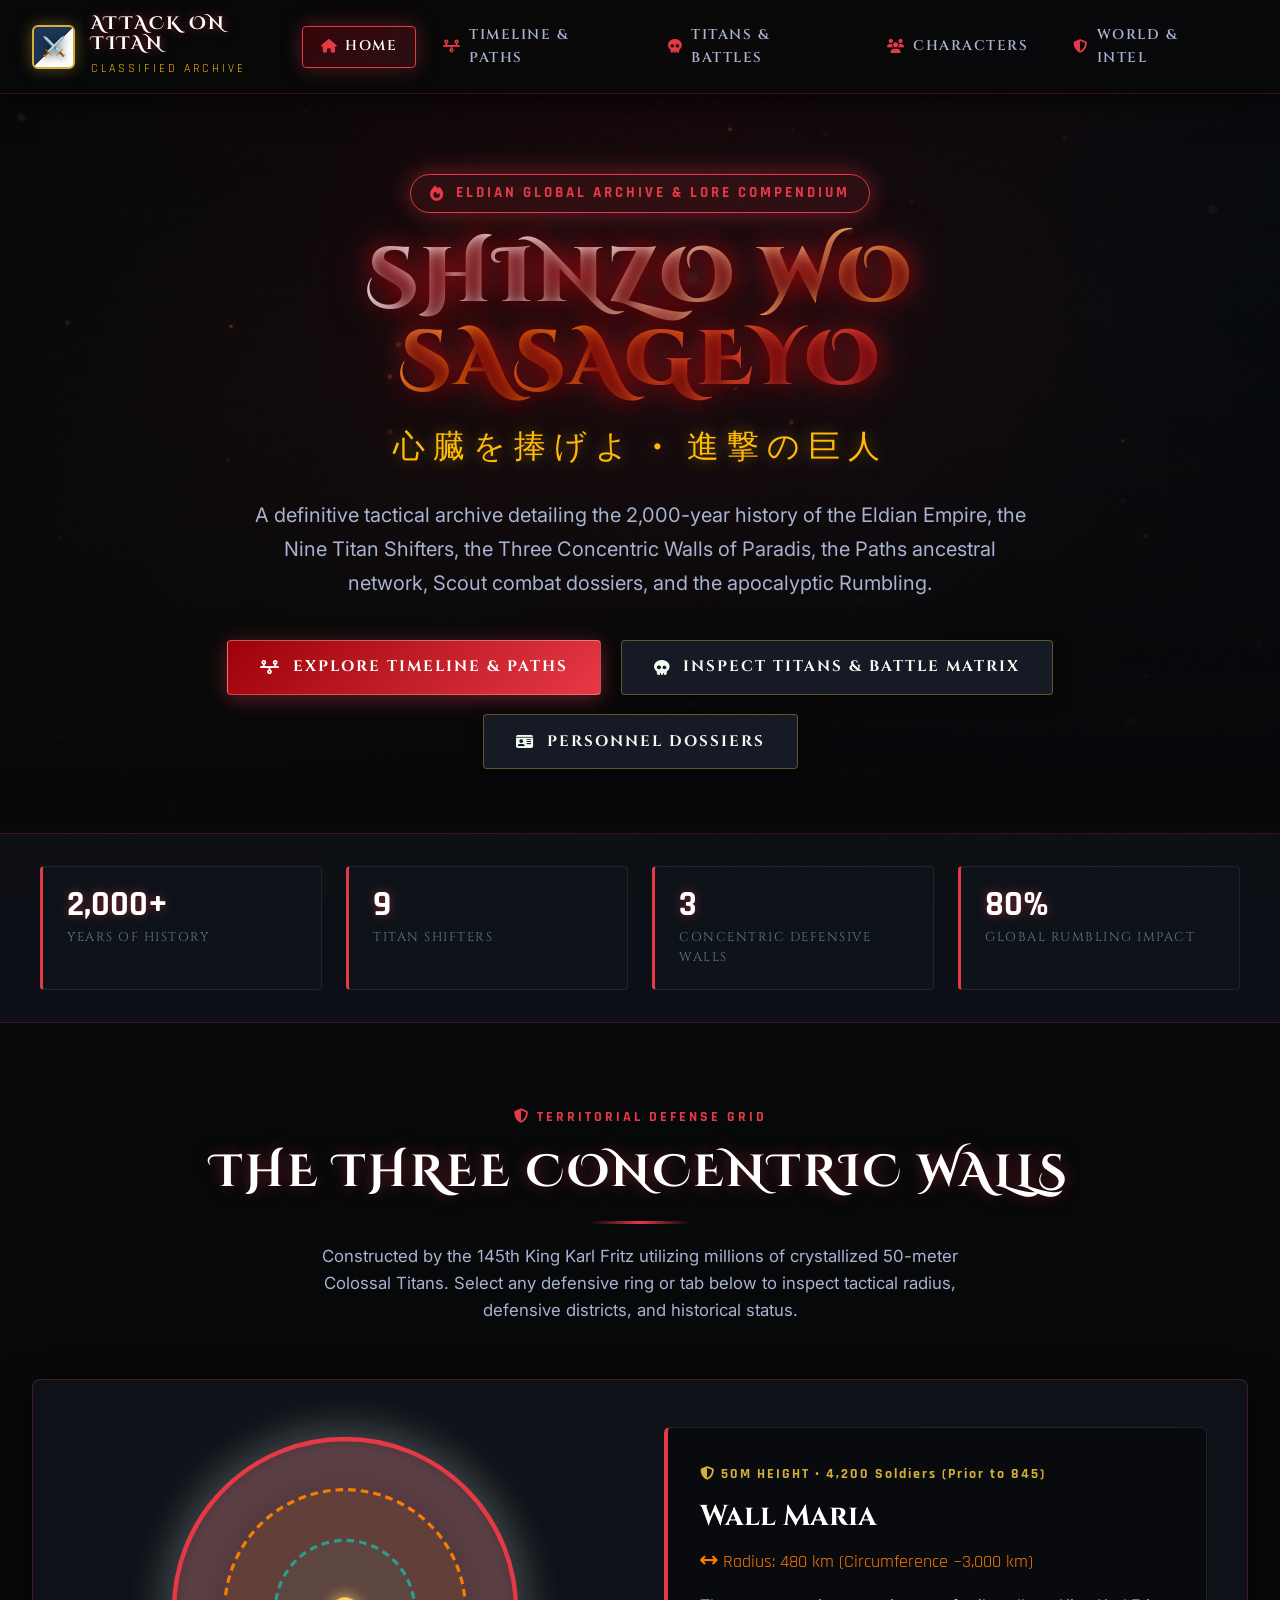
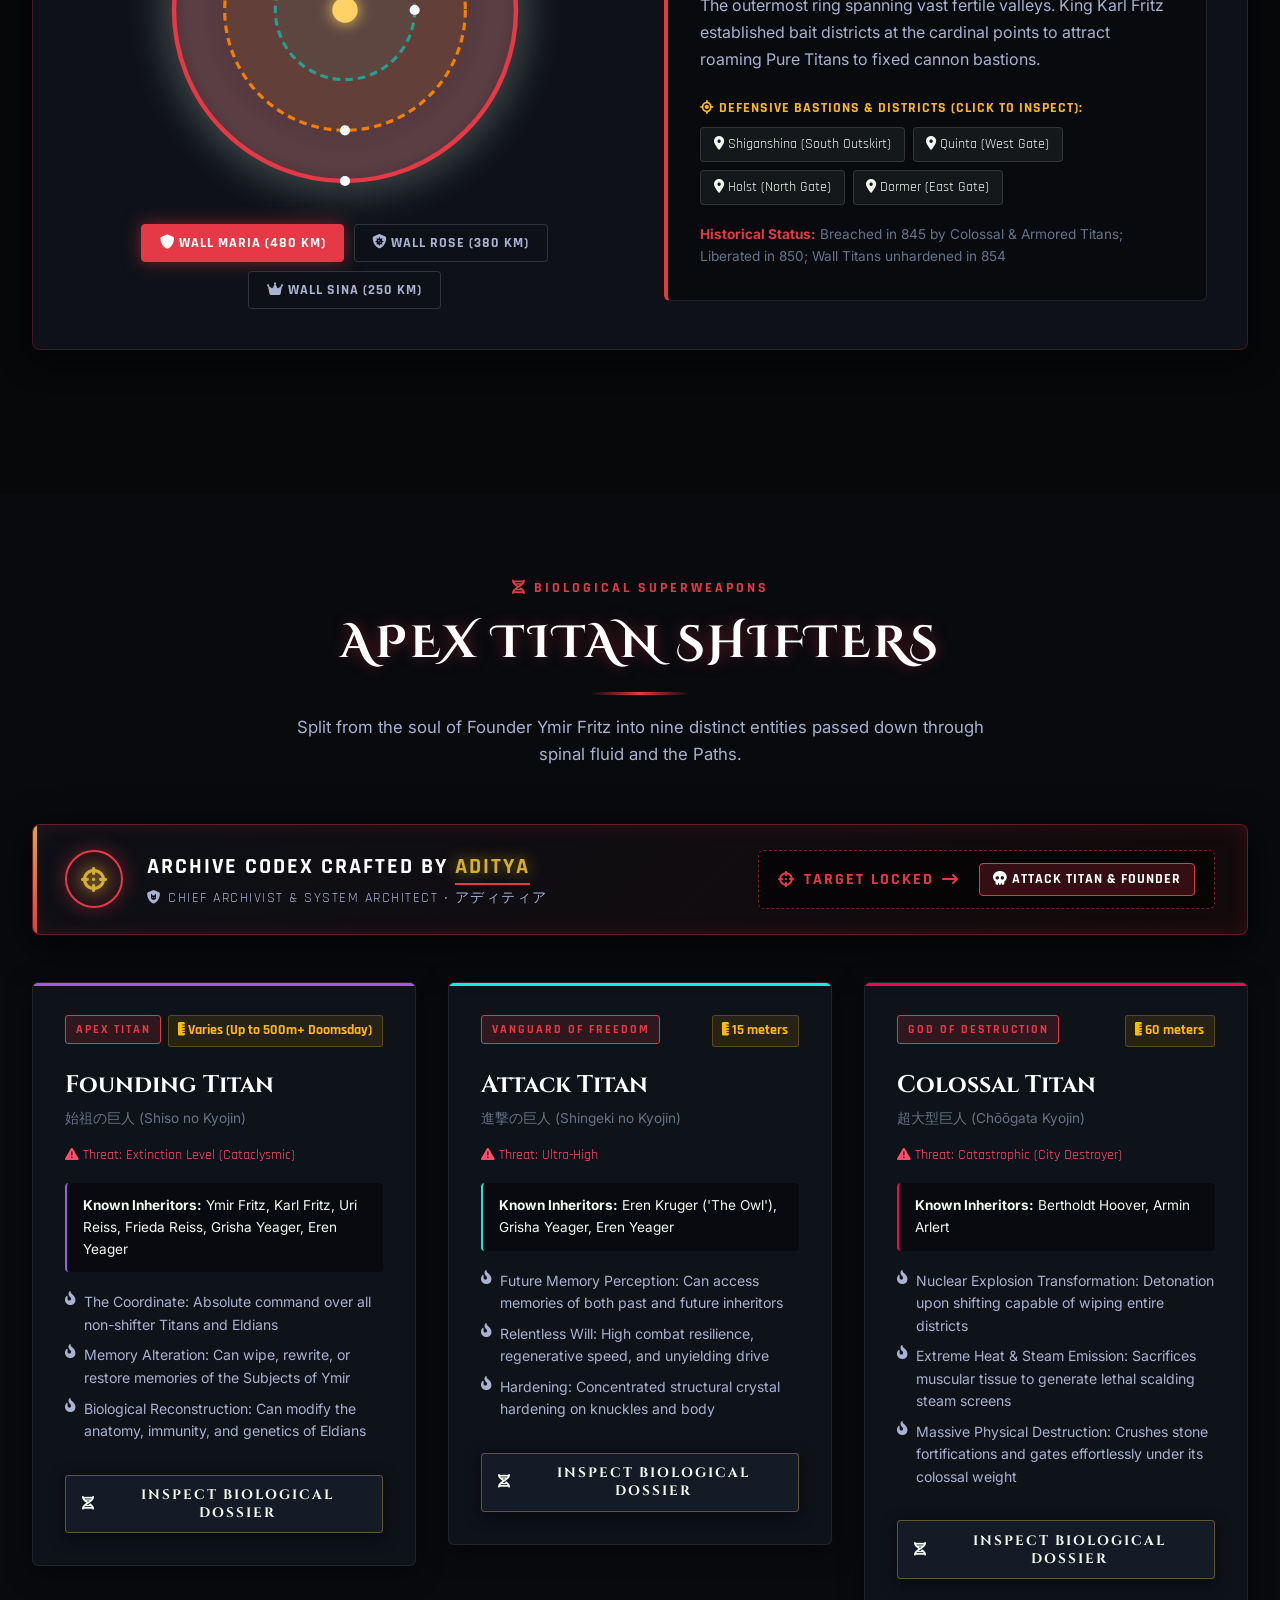
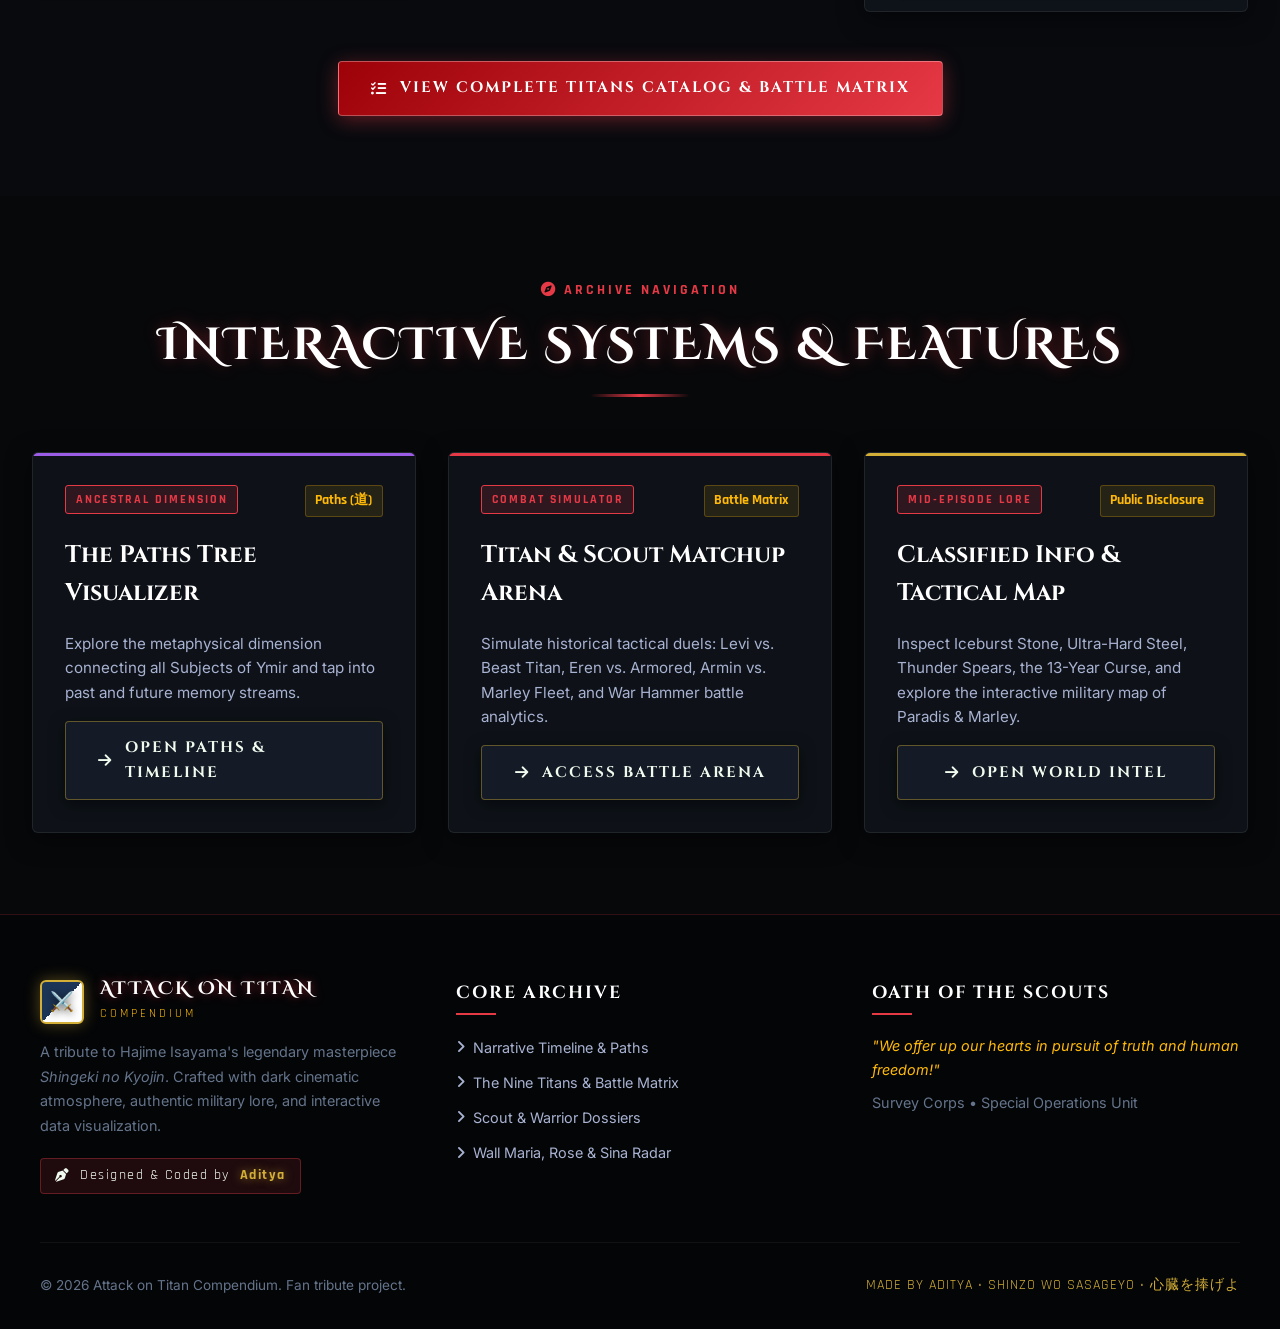
==== commit 22de4f20: "Update favicon with user-uploaded 3D Attack Titan head" ====
--- a/index.html
+++ b/index.html
@@ -5,8 +5,8 @@
   <meta name="viewport" content="width=device-width, initial-scale=1.0">
   <title>Attack on Titan Compendium | 進撃の巨人 Archive</title>
   <!-- Favicon -->
-  <link rel="icon" type="image/svg+xml" href="favicon.svg">
-  <link rel="apple-touch-icon" href="favicon.svg">
+  <link rel="icon" type="image/webp" href="favicon.webp">
+  <link rel="apple-touch-icon" href="favicon.webp">
   <!-- Google Fonts & Font Awesome Icons -->
   <link rel="stylesheet" href="https://cdnjs.cloudflare.com/ajax/libs/font-awesome/6.4.0/css/all.min.css">
   <link rel="stylesheet" href="css/style.css">
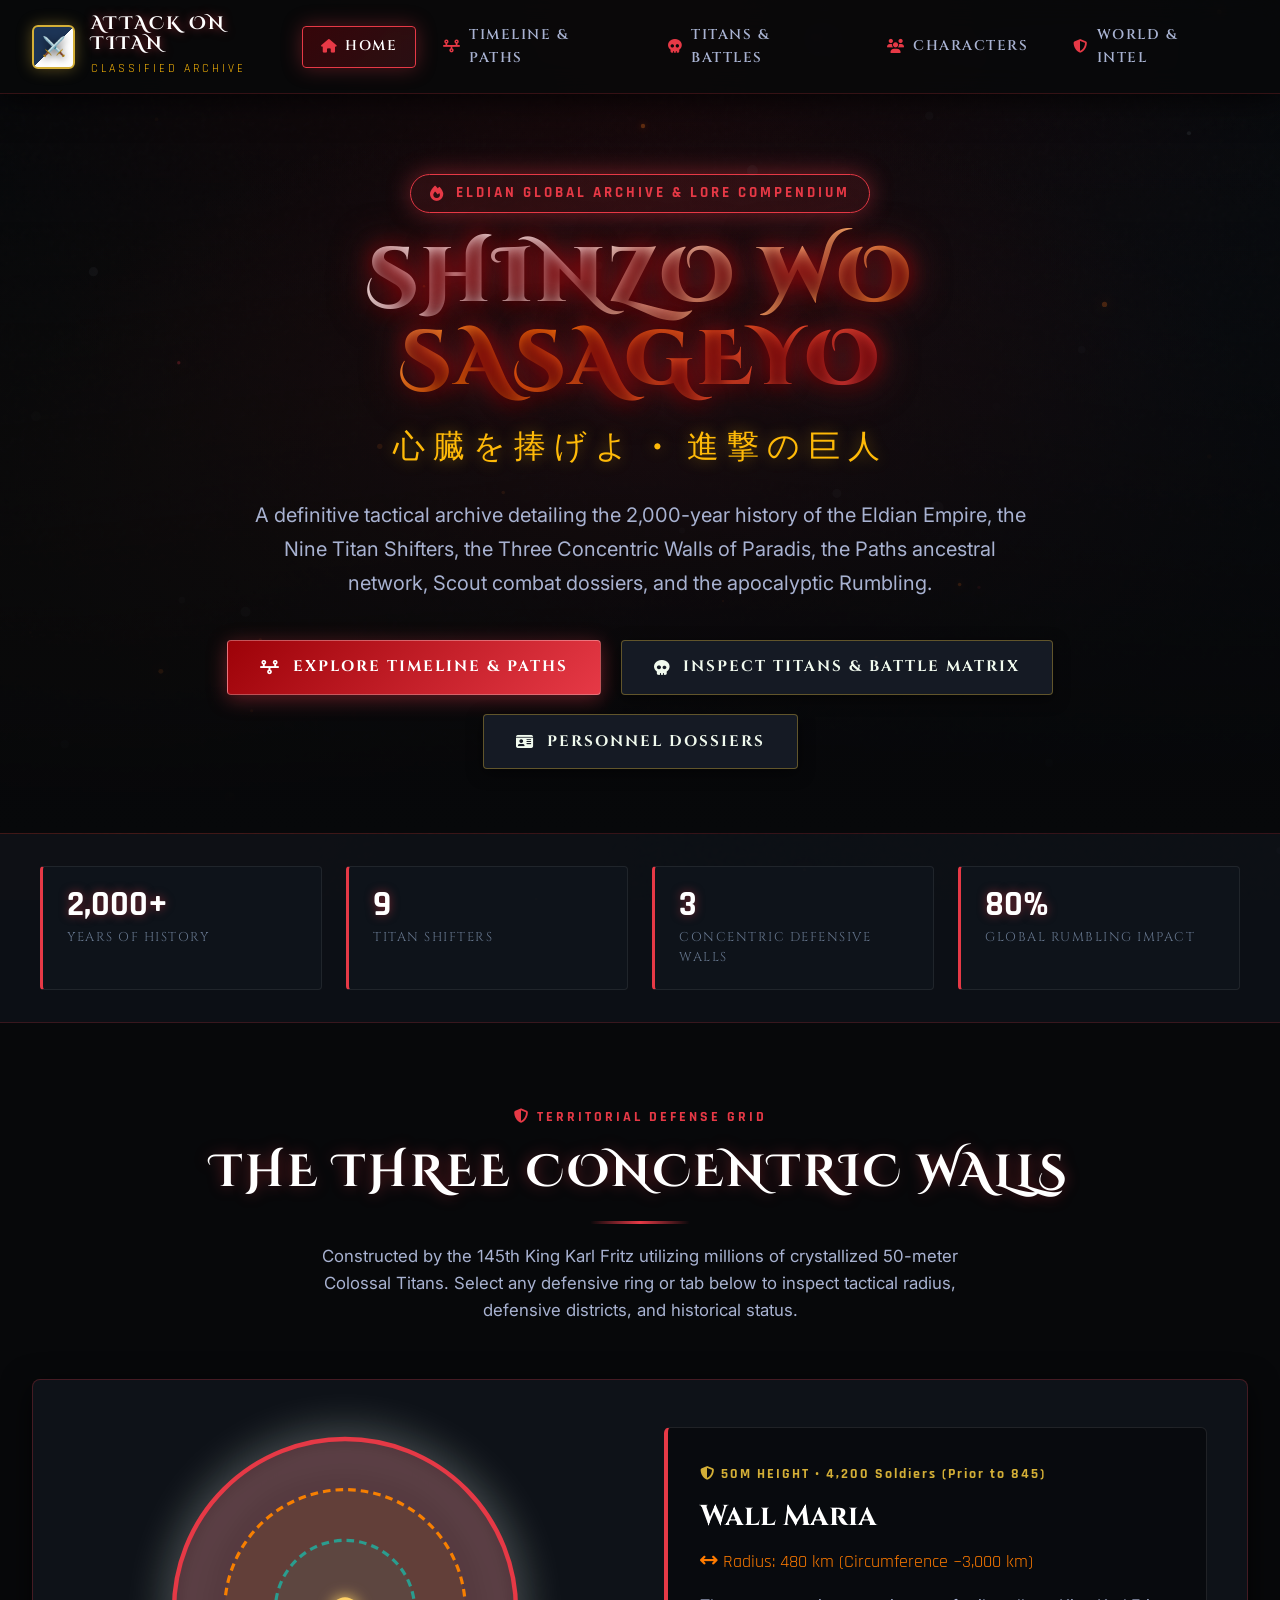
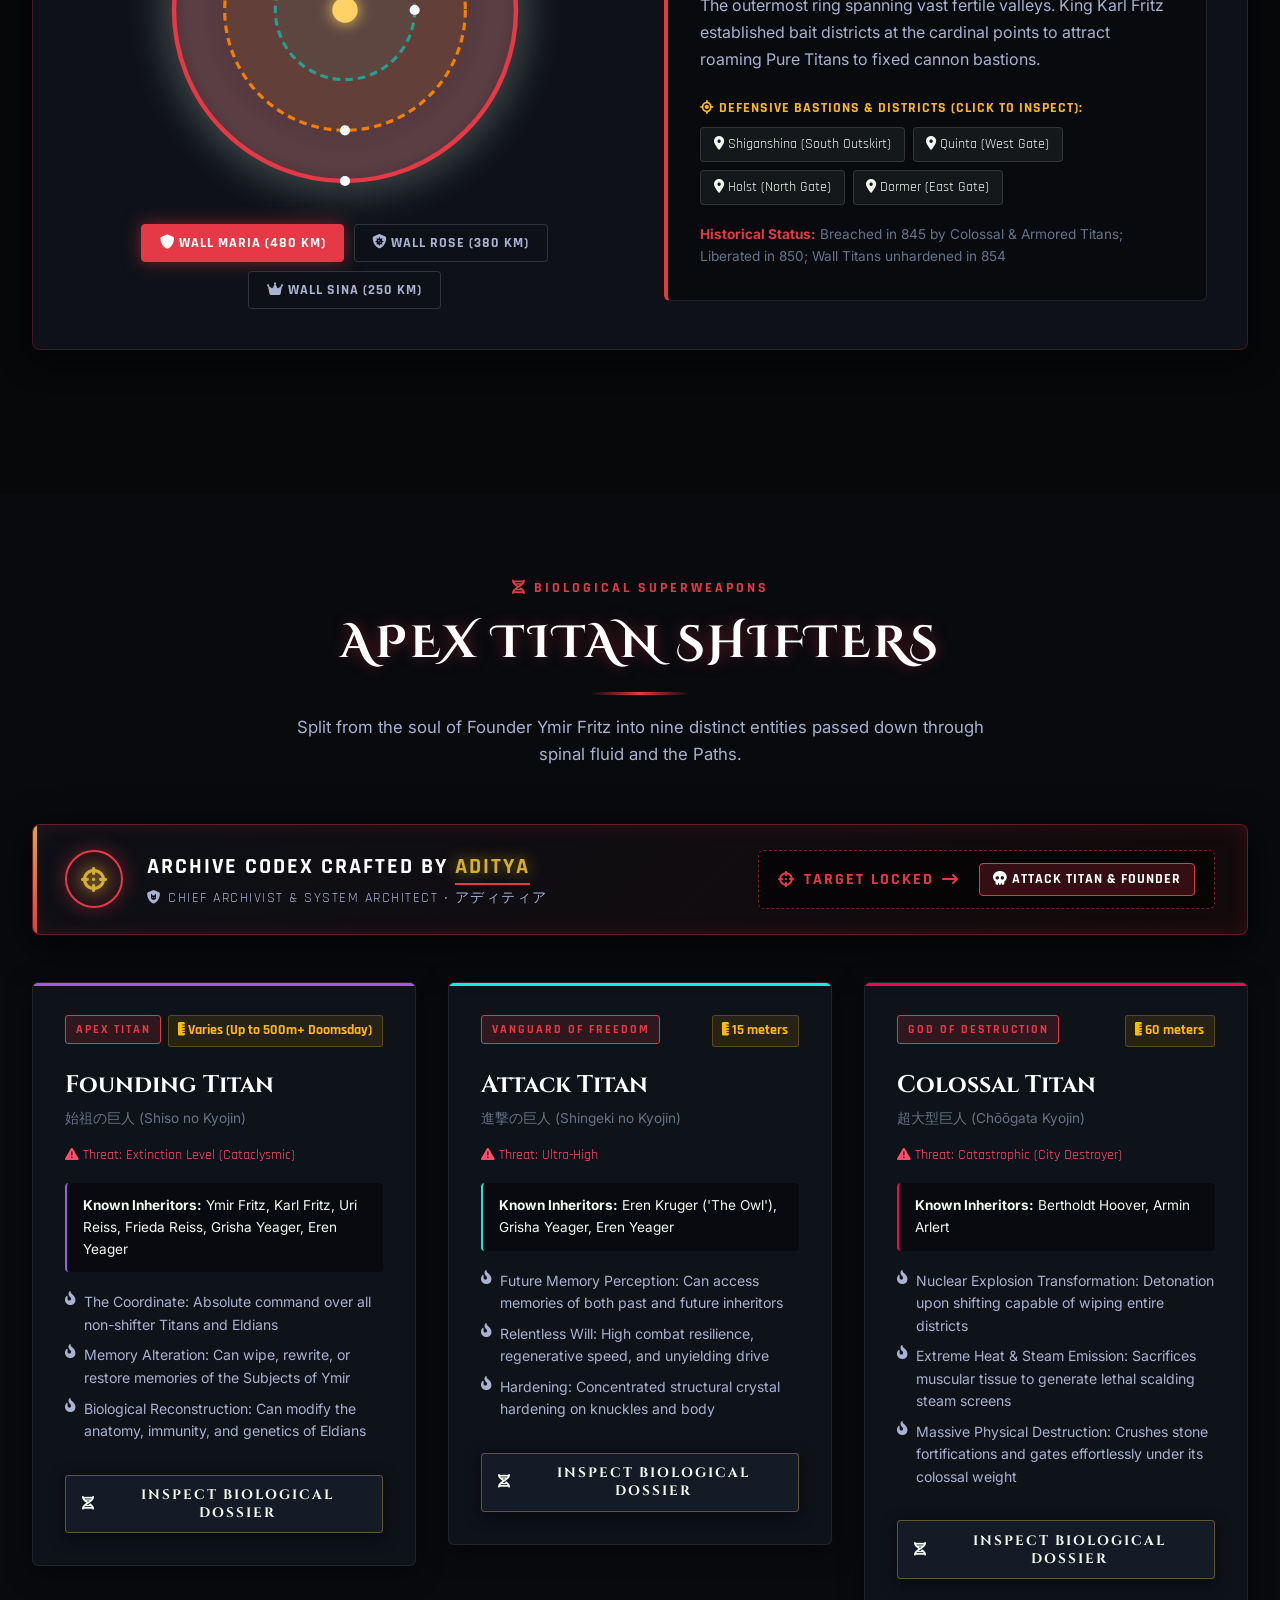
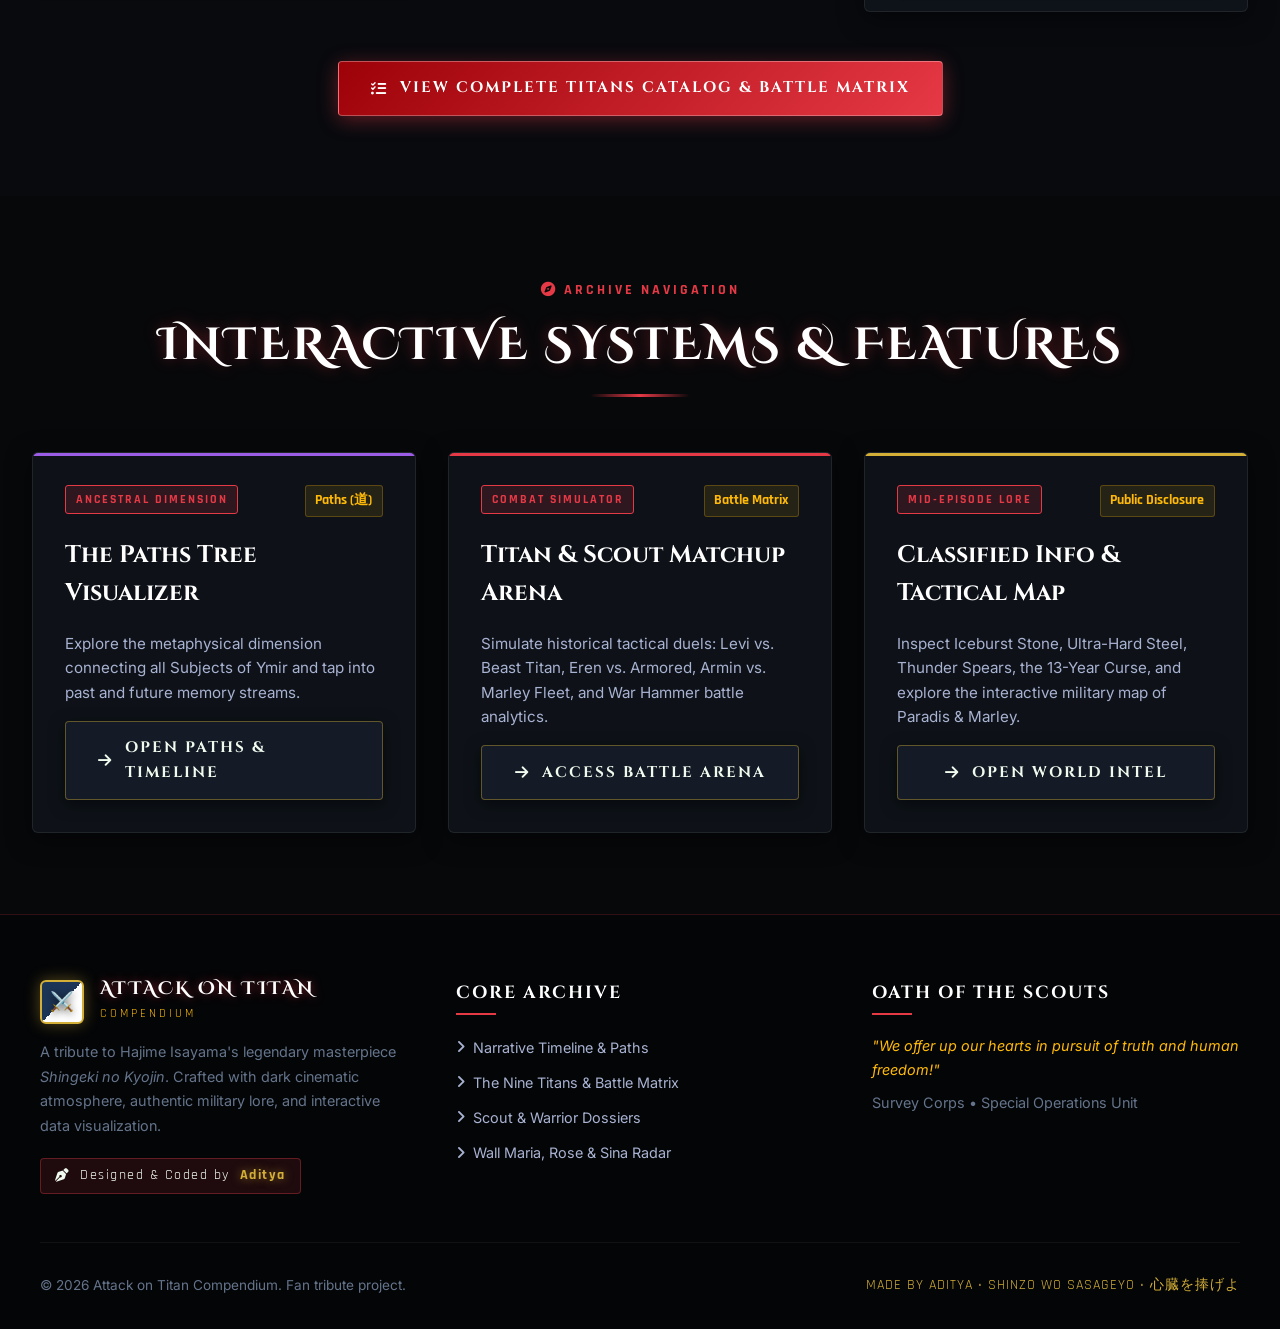
==== commit 5f379c3b: "Restore Wings of Freedom SVG military shield favicon across all pages" ====
--- a/index.html
+++ b/index.html
@@ -5,8 +5,8 @@
   <meta name="viewport" content="width=device-width, initial-scale=1.0">
   <title>Attack on Titan Compendium | 進撃の巨人 Archive</title>
   <!-- Favicon -->
-  <link rel="icon" type="image/webp" href="favicon.webp">
-  <link rel="apple-touch-icon" href="favicon.webp">
+  <link rel="icon" type="image/svg+xml" href="favicon.svg">
+  <link rel="apple-touch-icon" href="favicon.svg">
   <!-- Google Fonts & Font Awesome Icons -->
   <link rel="stylesheet" href="https://cdnjs.cloudflare.com/ajax/libs/font-awesome/6.4.0/css/all.min.css">
   <link rel="stylesheet" href="css/style.css">
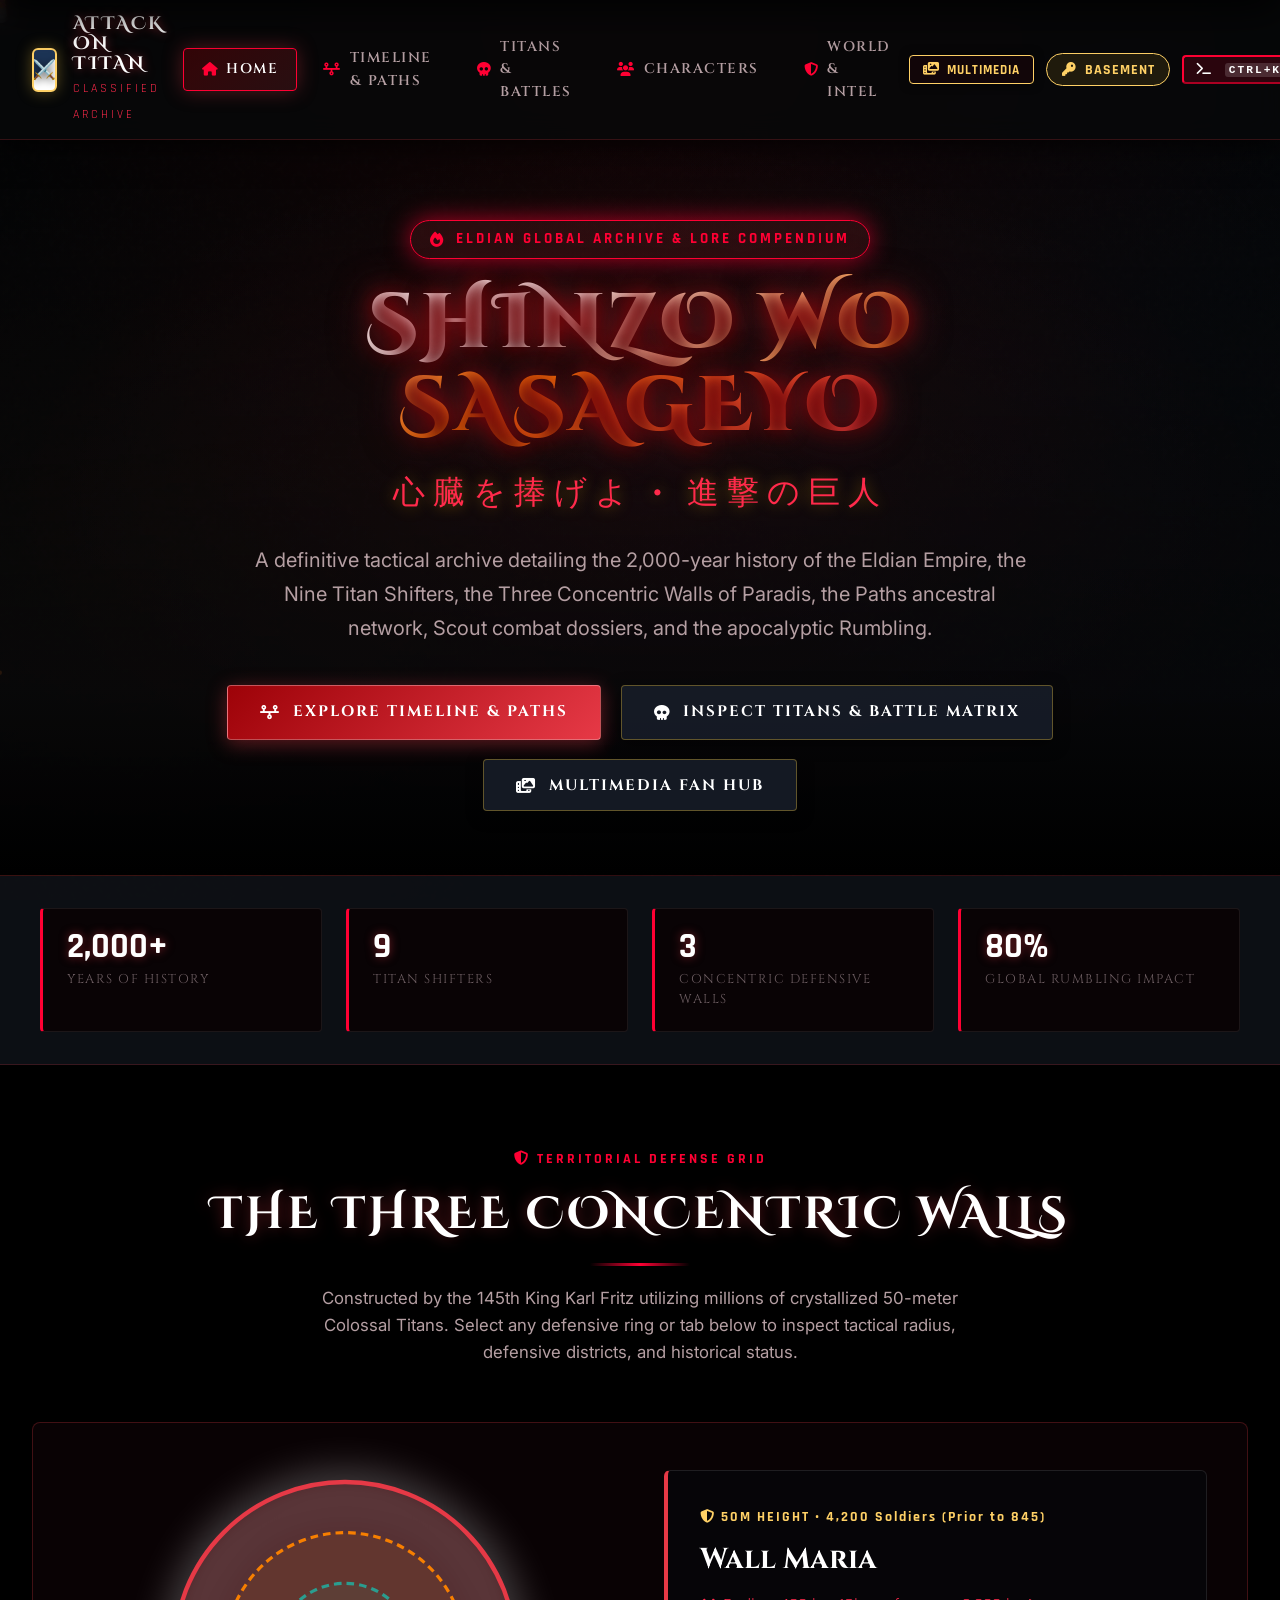
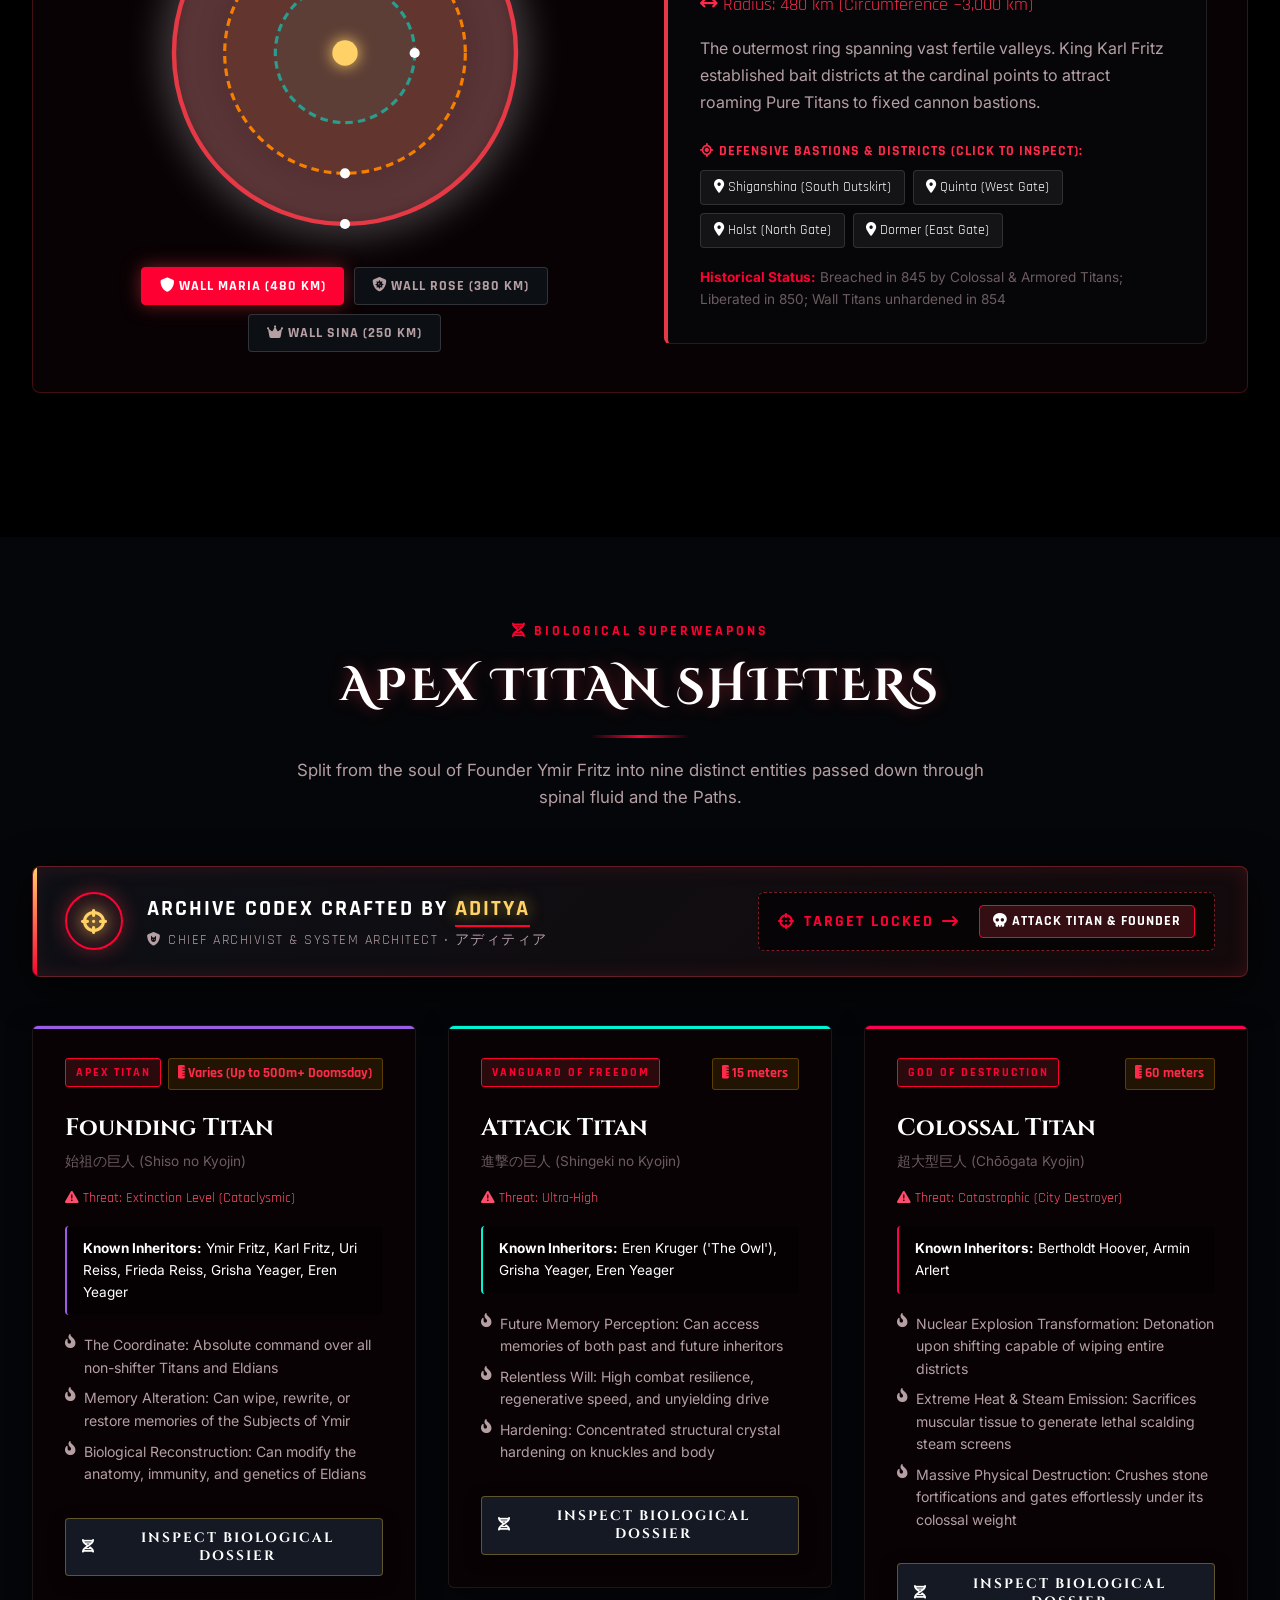
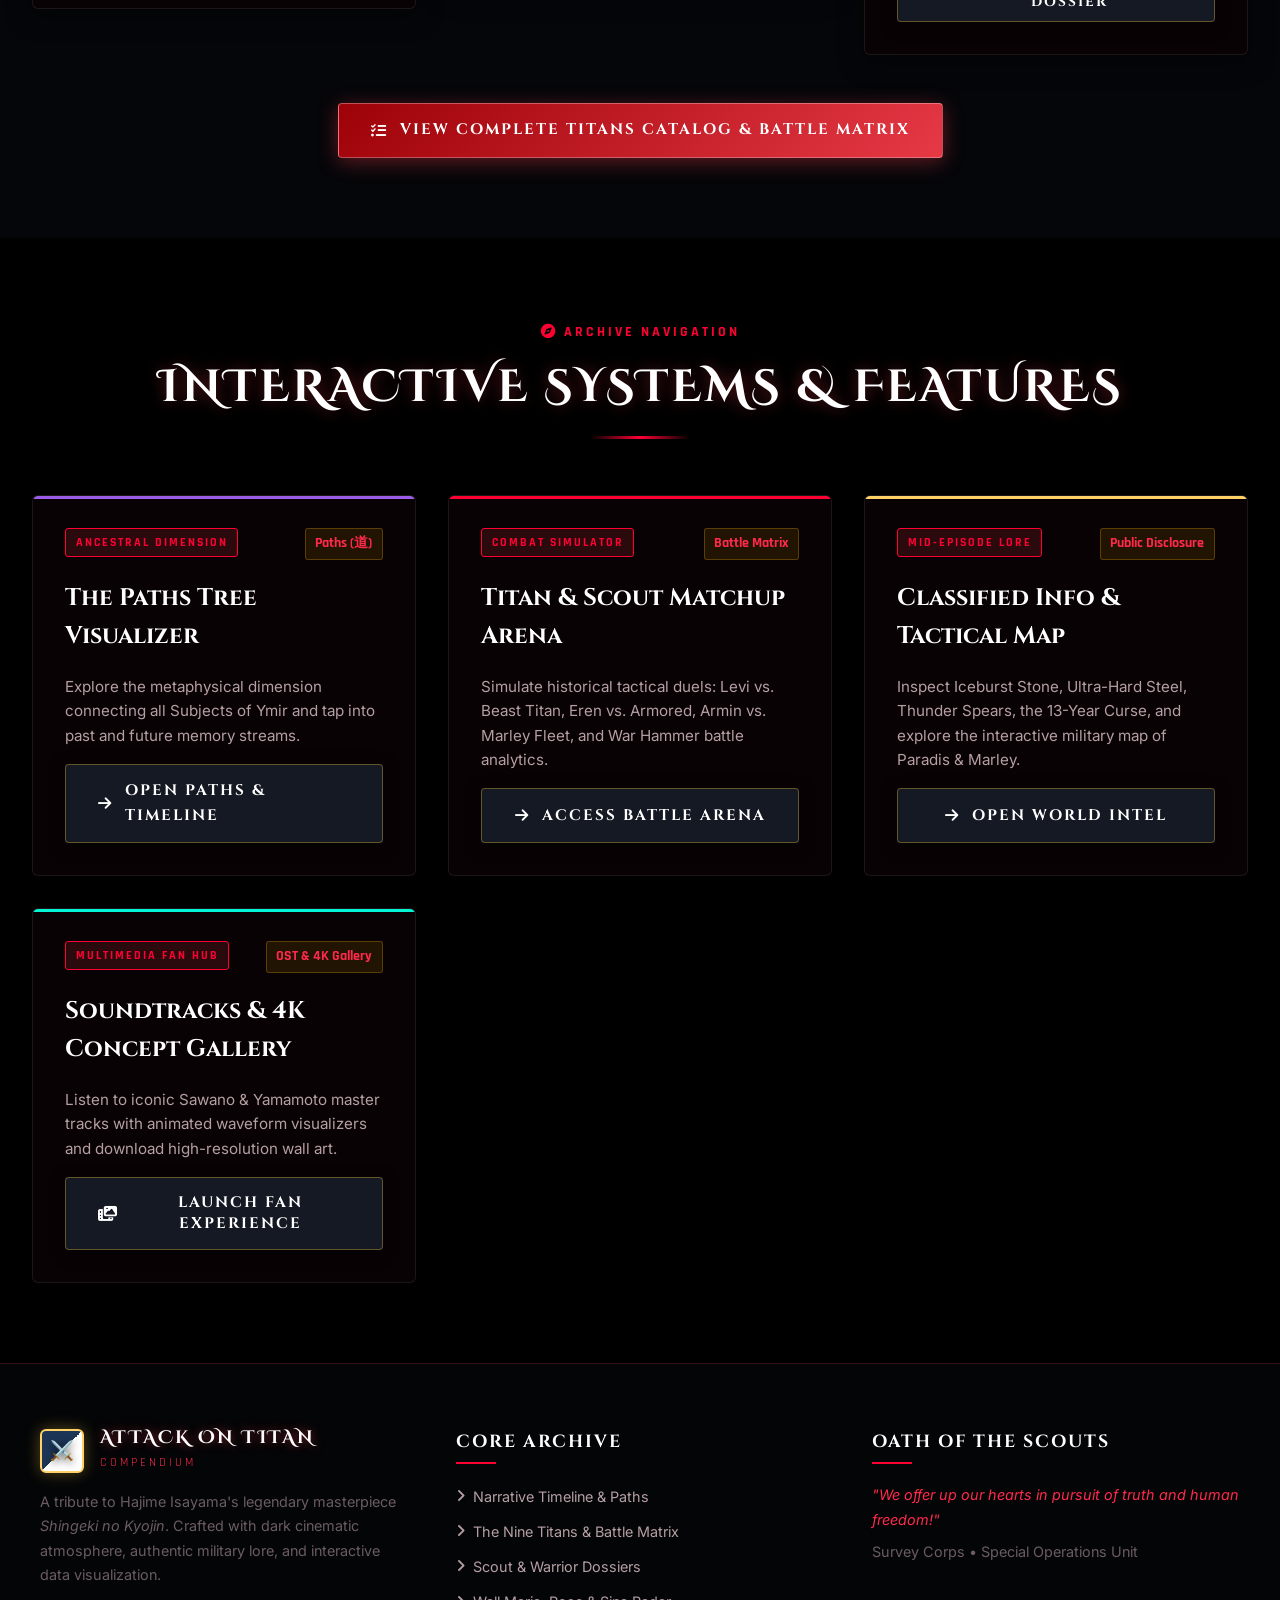
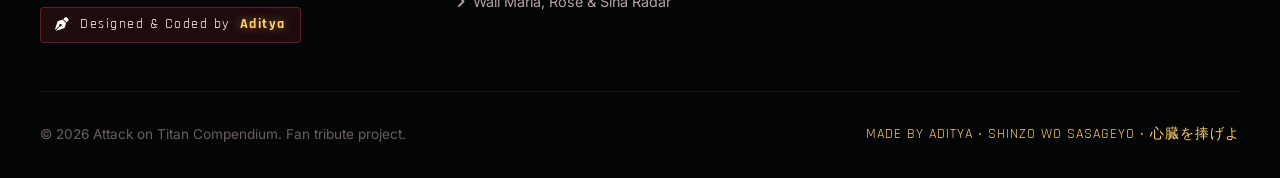
==== commit 8f353f1c: "Add Faction Themes, Smooth Page Transitions, Multimedia Fan Experience Hub, Expandable Timeline Draw" ====
--- a/index.html
+++ b/index.html
@@ -63,9 +63,9 @@
           <a href="titans.html" class="btn btn-secondary">
             <i class="fa-solid fa-skull"></i> Inspect Titans & Battle Matrix
           </a>
-          <a href="characters.html" class="btn btn-secondary">
-            <i class="fa-solid fa-id-card"></i> Personnel Dossiers
-          </a>
+          <button class="btn btn-secondary" onclick="window.openMultimediaHub('ost')">
+            <i class="fa-solid fa-photo-film"></i> Multimedia Fan Hub
+          </button>
         </div>
       </div>
     </header>
@@ -231,6 +231,20 @@
             <i class="fa-solid fa-arrow-right"></i> Open World Intel
           </a>
         </div>
+
+        <div class="titan-card reveal-on-scroll stagger-4" style="--titan-color: var(--accent-emerald);">
+          <div class="titan-header">
+            <span class="titan-badge">Multimedia Fan Hub</span>
+            <span class="titan-height-pill">OST & 4K Gallery</span>
+          </div>
+          <h3 class="titan-name">Soundtracks & 4K Concept Gallery</h3>
+          <p style="color: var(--text-secondary); margin: 1rem 0; font-size: 0.95rem;">
+            Listen to iconic Sawano & Yamamoto master tracks with animated waveform visualizers and download high-resolution wall art.
+          </p>
+          <button class="btn btn-secondary" onclick="window.openMultimediaHub('ost')" style="margin-top: auto; width: 100%;">
+            <i class="fa-solid fa-photo-film"></i> Launch Fan Experience
+          </button>
+        </div>
       </div>
     </section>
 
--- a/css/style.css
+++ b/css/style.css
@@ -2,34 +2,34 @@
 @import url('https://fonts.googleapis.com/css2?family=Cinzel:wght@400;600;700;900&family=Cinzel+Decorative:wght@700;900&family=Rajdhani:wght@500;600;700&family=Inter:wght@300;400;500;600;700&display=swap');
 
 :root {
-  --bg-primary: #07080a;
-  --bg-secondary: #0e1117;
-  --bg-card: rgba(16, 20, 28, 0.85);
-  --bg-card-hover: rgba(24, 30, 42, 0.95);
-  --border-card: rgba(230, 57, 70, 0.25);
-  --border-gold: rgba(212, 175, 55, 0.35);
-
-  --accent-red: #e63946;
-  --accent-crimson: #9d0208;
-  --accent-amber: #ff7b00;
-  --accent-gold: #d4af37;
-  --accent-emerald: #2a9d8f;
-  --accent-scout-blue: #1d3557;
-  --accent-titan-glow: #ff5400;
+  --bg-primary: #000000;
+  --bg-secondary: #050102;
+  --bg-card: rgba(10, 3, 5, 0.92);
+  --bg-card-hover: rgba(22, 6, 10, 0.98);
+  --border-card: rgba(255, 0, 51, 0.25);
+  --border-gold: rgba(255, 0, 51, 0.45);
+
+  --accent-red: #ff0033;
+  --accent-crimson: #cc0029;
+  --accent-amber: #ff2a4b;
+  --accent-gold: #ffd166;
+  --accent-emerald: #00f5d4;
+  --accent-scout-blue: #2a050a;
+  --accent-titan-glow: #ff0033;
   
-  --text-primary: #f1faee;
-  --text-secondary: #a8b2d1;
-  --text-muted: #64748b;
-  --text-highlight: #ffba08;
+  --text-primary: #ffffff;
+  --text-secondary: #b59fa3;
+  --text-muted: #6b5c60;
+  --text-highlight: #ff2a4b;
 
   --font-display: 'Cinzel Decorative', 'Cinzel', serif;
   --font-heading: 'Cinzel', serif;
   --font-tech: 'Rajdhani', sans-serif;
   --font-body: 'Inter', sans-serif;
 
-  --glow-red: 0 0 25px rgba(230, 57, 70, 0.45);
-  --glow-amber: 0 0 25px rgba(255, 123, 0, 0.45);
-  --glow-blue: 0 0 25px rgba(29, 53, 87, 0.55);
+  --glow-red: 0 0 25px rgba(255, 0, 51, 0.65);
+  --glow-amber: 0 0 25px rgba(255, 42, 75, 0.45);
+  --glow-blue: 0 0 25px rgba(255, 0, 51, 0.35);
 
   --transition-fast: 0.2s ease;
   --transition-normal: 0.35s cubic-bezier(0.16, 1, 0.3, 1);
@@ -113,44 +113,102 @@
 }
 
 /* ==========================================================================
-   SCROLL TRIGGER ANIMATION SYSTEM
+   DRAMATIC SCROLL TRIGGER ANIMATION SYSTEM
    ========================================================================== */
+
+/* Floating Back-to-Top Button */
+.scroll-top-btn {
+  position: fixed;
+  bottom: 2.2rem;
+  right: 2.2rem;
+  width: 48px;
+  height: 48px;
+  border-radius: 50%;
+  background: rgba(10, 3, 5, 0.95);
+  border: 1.5px solid var(--accent-red);
+  color: #fff;
+  display: flex;
+  align-items: center;
+  justify-content: center;
+  font-size: 1.2rem;
+  cursor: pointer;
+  z-index: 999;
+  opacity: 0;
+  visibility: hidden;
+  transform: translateY(25px) scale(0.85);
+  transition: all 0.4s cubic-bezier(0.16, 1, 0.3, 1);
+  box-shadow: 0 6px 25px rgba(0, 0, 0, 0.9), 0 0 15px rgba(255, 0, 51, 0.4);
+}
+
+.scroll-top-btn.is-visible {
+  opacity: 1;
+  visibility: visible;
+  transform: translateY(0) scale(1);
+}
+
+.scroll-top-btn:hover {
+  background: var(--accent-red);
+  color: #fff;
+  transform: translateY(-5px) scale(1.1);
+  box-shadow: 0 0 30px var(--accent-red);
+}
+
+/* Highly Evident & Crisp Scroll Trigger Reveal Animations (No Blur) */
 .reveal-on-scroll {
   opacity: 0;
-  transform: translateY(35px);
-  transition: opacity 0.8s cubic-bezier(0.16, 1, 0.3, 1), transform 0.8s cubic-bezier(0.16, 1, 0.3, 1);
+  transform: translateY(80px) scale(0.92);
+  transition: opacity 0.95s cubic-bezier(0.16, 1, 0.3, 1), transform 0.95s cubic-bezier(0.16, 1, 0.3, 1);
   will-change: opacity, transform;
 }
 
 .reveal-on-scroll.is-revealed {
   opacity: 1;
-  transform: translateY(0);
+  transform: translateY(0) scale(1);
 }
 
 .reveal-left {
   opacity: 0;
-  transform: translateX(-40px);
-  transition: opacity 0.8s cubic-bezier(0.16, 1, 0.3, 1), transform 0.8s cubic-bezier(0.16, 1, 0.3, 1);
-}
+  transform: translateX(-100px) scale(0.9);
+  transition: opacity 0.95s cubic-bezier(0.16, 1, 0.3, 1), transform 0.95s cubic-bezier(0.16, 1, 0.3, 1);
+  will-change: opacity, transform;
+}
+
 .reveal-left.is-revealed {
   opacity: 1;
-  transform: translateX(0);
+  transform: translateX(0) scale(1);
 }
 
 .reveal-right {
   opacity: 0;
-  transform: translateX(40px);
-  transition: opacity 0.8s cubic-bezier(0.16, 1, 0.3, 1), transform 0.8s cubic-bezier(0.16, 1, 0.3, 1);
-}
+  transform: translateX(100px) scale(0.9);
+  transition: opacity 0.95s cubic-bezier(0.16, 1, 0.3, 1), transform 0.95s cubic-bezier(0.16, 1, 0.3, 1);
+  will-change: opacity, transform;
+}
+
 .reveal-right.is-revealed {
   opacity: 1;
-  transform: translateX(0);
-}
-
-.stagger-1 { transition-delay: 0.1s; }
-.stagger-2 { transition-delay: 0.2s; }
-.stagger-3 { transition-delay: 0.3s; }
-.stagger-4 { transition-delay: 0.4s; }
+  transform: translateX(0) scale(1);
+}
+
+.reveal-scale {
+  opacity: 0;
+  transform: scale(0.78);
+  transition: opacity 0.95s cubic-bezier(0.16, 1, 0.3, 1), transform 0.95s cubic-bezier(0.16, 1, 0.3, 1);
+  will-change: opacity, transform;
+}
+
+.reveal-scale.is-revealed {
+  opacity: 1;
+  transform: scale(1);
+}
+
+/* Distinct Wave Stagger Delays */
+.stagger-1 { transition-delay: 0.15s; }
+.stagger-2 { transition-delay: 0.30s; }
+.stagger-3 { transition-delay: 0.45s; }
+.stagger-4 { transition-delay: 0.60s; }
+.stagger-5 { transition-delay: 0.75s; }
+.stagger-6 { transition-delay: 0.90s; }
 
 /* Top Navigation Bar */
 .navbar {
@@ -921,3 +979,233 @@
     padding: 1.5rem;
   }
 }
+
+/* ==========================================================================
+   FEATURE 4: SMOOTH PAGE TRANSITIONS (GSAP / FRAMER MOTION STYLE CURTAIN WIPE)
+   ========================================================================== */
+.page-wipe-curtain {
+  position: fixed;
+  top: 0;
+  left: 0;
+  width: 100vw;
+  height: 100vh;
+  background: radial-gradient(circle at center, rgba(30, 2, 8, 0.98) 0%, rgba(0, 0, 0, 0.99) 100%);
+  border-bottom: 3px solid var(--accent-red);
+  z-index: 999999;
+  pointer-events: none;
+  transform: translateY(-100%);
+  transition: transform 0.45s cubic-bezier(0.77, 0, 0.175, 1);
+  display: flex;
+  flex-direction: column;
+  align-items: center;
+  justify-content: center;
+  box-shadow: 0 10px 40px rgba(0, 0, 0, 0.9);
+}
+
+.page-wipe-curtain.wipe-in {
+  transform: translateY(0%);
+  pointer-events: auto;
+}
+
+.page-wipe-curtain.wipe-out {
+  transform: translateY(100%);
+}
+
+.wipe-loader-content {
+  text-align: center;
+}
+
+.wipe-emblem {
+  font-size: 2.8rem;
+  color: var(--accent-red);
+  animation: emblemPulse 0.8s ease-in-out infinite alternate;
+  filter: drop-shadow(0 0 20px var(--accent-red));
+}
+
+@keyframes emblemPulse {
+  from { transform: scale(0.9); opacity: 0.7; }
+  to { transform: scale(1.1); opacity: 1; }
+}
+
+.wipe-text {
+  font-family: var(--font-heading);
+  font-size: 1.1rem;
+  letter-spacing: 3px;
+  color: #fff;
+  margin-top: 0.8rem;
+  text-transform: uppercase;
+}
+
+/* ==========================================================================
+   FEATURE 5: DYNAMIC FACTION THEME SYSTEM & ACCENT ENGINE
+   ========================================================================== */
+/* 1. Scout Regiment / Survey Corps Theme */
+[data-theme="scouts"] {
+  --bg-primary: #040914;
+  --bg-secondary: #081226;
+  --bg-card: rgba(10, 22, 44, 0.92);
+  --bg-card-hover: rgba(16, 34, 68, 0.98);
+  --border-card: rgba(0, 187, 249, 0.35);
+  --border-gold: rgba(0, 187, 249, 0.55);
+  --accent-red: #00bbf9;
+  --accent-crimson: #0077b6;
+  --accent-amber: #48cae4;
+  --accent-gold: #ffd166;
+  --accent-emerald: #06d6a0;
+  --accent-scout-blue: #0077b6;
+  --accent-titan-glow: #00bbf9;
+  --text-highlight: #00bbf9;
+  --glow-red: 0 0 25px rgba(0, 187, 249, 0.65);
+}
+
+/* 2. Garrison Regiment Theme */
+[data-theme="garrison"] {
+  --bg-primary: #0d0608;
+  --bg-secondary: #170b0e;
+  --bg-card: rgba(26, 12, 16, 0.92);
+  --bg-card-hover: rgba(38, 18, 24, 0.98);
+  --border-card: rgba(247, 127, 0, 0.35);
+  --border-gold: rgba(247, 127, 0, 0.55);
+  --accent-red: #f77f00;
+  --accent-crimson: #d62828;
+  --accent-amber: #fcbf49;
+  --accent-gold: #fcbf49;
+  --accent-emerald: #e63946;
+  --accent-scout-blue: #d62828;
+  --accent-titan-glow: #f77f00;
+  --text-highlight: #f77f00;
+  --glow-red: 0 0 25px rgba(247, 127, 0, 0.65);
+}
+
+/* 3. Military Police Brigade Theme */
+[data-theme="mp"] {
+  --bg-primary: #060d0a;
+  --bg-secondary: #0c1813;
+  --bg-card: rgba(12, 28, 22, 0.92);
+  --bg-card-hover: rgba(18, 42, 33, 0.98);
+  --border-card: rgba(6, 214, 160, 0.35);
+  --border-gold: rgba(6, 214, 160, 0.55);
+  --accent-red: #06d6a0;
+  --accent-crimson: #2d6a4f;
+  --accent-amber: #52b788;
+  --accent-gold: #ffd166;
+  --accent-emerald: #06d6a0;
+  --accent-scout-blue: #2d6a4f;
+  --accent-titan-glow: #06d6a0;
+  --text-highlight: #06d6a0;
+  --glow-red: 0 0 25px rgba(6, 214, 160, 0.65);
+}
+
+/* 4. The Nine Titans / Magma Shifter Theme */
+[data-theme="titans"] {
+  --bg-primary: #120401;
+  --bg-secondary: #1f0802;
+  --bg-card: rgba(36, 11, 4, 0.92);
+  --bg-card-hover: rgba(54, 17, 6, 0.98);
+  --border-card: rgba(255, 84, 0, 0.4);
+  --border-gold: rgba(255, 158, 0, 0.6);
+  --accent-red: #ff5400;
+  --accent-crimson: #d00000;
+  --accent-amber: #ff9e00;
+  --accent-gold: #ffe600;
+  --accent-emerald: #ffaa00;
+  --accent-scout-blue: #9d0208;
+  --accent-titan-glow: #ff5400;
+  --text-highlight: #ff9e00;
+  --glow-red: 0 0 25px rgba(255, 84, 0, 0.7);
+}
+
+/* 5. Yeagerist / Blood Black (Default) */
+[data-theme="yeagerist"] {
+  --bg-primary: #000000;
+  --bg-secondary: #050102;
+  --bg-card: rgba(10, 3, 5, 0.92);
+  --bg-card-hover: rgba(22, 6, 10, 0.98);
+  --border-card: rgba(255, 0, 51, 0.25);
+  --border-gold: rgba(255, 0, 51, 0.45);
+  --accent-red: #ff0033;
+  --accent-crimson: #cc0029;
+  --accent-amber: #ff2a4b;
+  --accent-gold: #ffd166;
+  --accent-emerald: #00f5d4;
+  --accent-scout-blue: #2a050a;
+  --accent-titan-glow: #ff0033;
+  --text-highlight: #ff2a4b;
+  --glow-red: 0 0 25px rgba(255, 0, 51, 0.65);
+}
+
+/* Faction Switcher Widget in Navbar */
+.faction-switcher-box {
+  position: relative;
+  display: inline-flex;
+  align-items: center;
+}
+
+.faction-toggle-btn {
+  background: rgba(20, 6, 10, 0.85);
+  border: 1px solid var(--accent-red);
+  color: #fff;
+  padding: 0.35rem 0.8rem;
+  border-radius: 4px;
+  font-family: var(--font-tech);
+  font-size: 0.8rem;
+  font-weight: 700;
+  letter-spacing: 1px;
+  cursor: pointer;
+  display: inline-flex;
+  align-items: center;
+  gap: 0.45rem;
+  transition: all var(--transition-fast);
+  box-shadow: 0 0 10px rgba(0,0,0,0.5);
+}
+
+.faction-toggle-btn:hover {
+  background: var(--accent-red);
+  color: #000;
+  box-shadow: var(--glow-red);
+}
+
+.faction-dropdown-menu {
+  position: absolute;
+  top: calc(100% + 8px);
+  right: 0;
+  background: rgba(12, 4, 6, 0.98);
+  border: 1px solid var(--accent-red);
+  border-radius: 6px;
+  padding: 0.5rem;
+  width: 220px;
+  box-shadow: 0 10px 30px rgba(0, 0, 0, 0.9), var(--glow-red);
+  z-index: 10001;
+  display: none;
+  flex-direction: column;
+  gap: 0.35rem;
+  backdrop-filter: blur(14px);
+}
+
+.faction-dropdown-menu.show {
+  display: flex;
+}
+
+.faction-option-btn {
+  background: transparent;
+  border: 1px solid transparent;
+  color: var(--text-secondary);
+  padding: 0.5rem 0.8rem;
+  border-radius: 4px;
+  font-family: var(--font-tech);
+  font-size: 0.85rem;
+  text-align: left;
+  cursor: pointer;
+  display: flex;
+  align-items: center;
+  gap: 0.6rem;
+  transition: all var(--transition-fast);
+}
+
+.faction-option-btn:hover,
+.faction-option-btn.active {
+  background: rgba(255, 255, 255, 0.08);
+  color: #fff;
+  border-color: currentColor;
+}
+
--- a/css/components.css
+++ b/css/components.css
@@ -1103,3 +1103,674 @@
   .tactical-map-container { grid-template-columns: 1fr; }
   .comparator-chart { height: 300px; }
 }
+
+/* ==========================================================================
+   PREMIUM FEATURE 2: SPOTLIGHT COMMAND PALETTE (CTRL + K)
+   ========================================================================== */
+.cmd-palette-overlay {
+  position: fixed;
+  top: 0;
+  left: 0;
+  width: 100vw;
+  height: 100vh;
+  background: rgba(0, 0, 0, 0.85);
+  backdrop-filter: blur(10px);
+  z-index: 10000;
+  display: flex;
+  align-items: flex-start;
+  justify-content: center;
+  padding-top: 12vh;
+  opacity: 0;
+  pointer-events: none;
+  transition: opacity 0.25s ease;
+}
+
+.cmd-palette-overlay.active {
+  opacity: 1;
+  pointer-events: auto;
+}
+
+.cmd-palette-modal {
+  background: rgba(10, 3, 5, 0.96);
+  border: 1px solid var(--accent-red);
+  box-shadow: 0 0 40px rgba(255, 0, 51, 0.4), 0 20px 60px rgba(0, 0, 0, 0.9);
+  border-radius: 10px;
+  width: 90%;
+  max-width: 640px;
+  overflow: hidden;
+  transform: translateY(-20px) scale(0.96);
+  transition: transform 0.25s cubic-bezier(0.16, 1, 0.3, 1);
+}
+
+.cmd-palette-overlay.active .cmd-palette-modal {
+  transform: translateY(0) scale(1);
+}
+
+.cmd-input-wrapper {
+  display: flex;
+  align-items: center;
+  padding: 1.2rem 1.5rem;
+  border-bottom: 1px solid rgba(255, 0, 51, 0.25);
+  gap: 1rem;
+}
+
+.cmd-input-wrapper i {
+  color: var(--accent-red);
+  font-size: 1.2rem;
+}
+
+.cmd-input {
+  background: transparent;
+  border: none;
+  outline: none;
+  color: #fff;
+  font-family: var(--font-tech);
+  font-size: 1.2rem;
+  width: 100%;
+}
+
+.cmd-results-list {
+  max-height: 380px;
+  overflow-y: auto;
+  padding: 0.75rem 0;
+}
+
+.cmd-result-item {
+  display: flex;
+  align-items: center;
+  justify-content: space-between;
+  padding: 0.85rem 1.5rem;
+  cursor: pointer;
+  transition: background 0.15s ease;
+  border-left: 3px solid transparent;
+}
+
+.cmd-result-item:hover,
+.cmd-result-item.selected {
+  background: rgba(255, 0, 51, 0.12);
+  border-left-color: var(--accent-red);
+}
+
+.cmd-item-info {
+  display: flex;
+  align-items: center;
+  gap: 0.85rem;
+}
+
+.cmd-item-badge {
+  font-family: var(--font-tech);
+  font-size: 0.75rem;
+  background: rgba(255, 255, 255, 0.08);
+  padding: 0.2rem 0.5rem;
+  border-radius: 4px;
+  color: var(--text-secondary);
+}
+
+.cmd-footer-shortcuts {
+  display: flex;
+  justify-content: space-between;
+  padding: 0.75rem 1.5rem;
+  background: rgba(0, 0, 0, 0.6);
+  border-top: 1px solid rgba(255, 255, 255, 0.08);
+  font-family: var(--font-tech);
+  font-size: 0.8rem;
+  color: var(--text-muted);
+}
+
+/* ==========================================================================
+   PREMIUM FEATURE 3: 104TH CADET APTITUDE EXAM & MILITARY ID BADGE
+   ========================================================================== */
+.quiz-container {
+  background: rgba(10, 3, 5, 0.95);
+  border: 1px solid var(--accent-red);
+  border-radius: 8px;
+  padding: 2rem;
+  box-shadow: 0 0 35px rgba(255, 0, 51, 0.3);
+}
+
+.quiz-option-btn {
+  display: block;
+  width: 100%;
+  text-align: left;
+  background: rgba(20, 8, 12, 0.8);
+  border: 1px solid rgba(255, 255, 255, 0.1);
+  color: var(--text-primary);
+  padding: 1rem 1.2rem;
+  margin: 0.75rem 0;
+  border-radius: 6px;
+  cursor: pointer;
+  font-family: var(--font-body);
+  font-size: 0.95rem;
+  transition: all 0.2s ease;
+}
+
+.quiz-option-btn:hover {
+  border-color: var(--accent-red);
+  background: rgba(255, 0, 51, 0.15);
+  transform: translateX(6px);
+}
+
+/* Generated Military ID Card */
+.military-id-card {
+  background: linear-gradient(135deg, #0f0508 0%, #1a080d 50%, #080204 100%);
+  border: 2px solid var(--accent-gold);
+  border-radius: 12px;
+  padding: 2rem;
+  position: relative;
+  overflow: hidden;
+  box-shadow: 0 0 30px rgba(212, 175, 55, 0.4), inset 0 0 40px rgba(0, 0, 0, 0.8);
+  margin-top: 1.5rem;
+}
+
+.military-id-card::before {
+  content: 'MILITARY POLICE • ROYAL COMMAND';
+  position: absolute;
+  top: 12px;
+  right: 18px;
+  font-family: var(--font-tech);
+  font-size: 0.7rem;
+  letter-spacing: 2px;
+  color: var(--accent-gold);
+  opacity: 0.7;
+}
+
+.id-card-header {
+  display: flex;
+  align-items: center;
+  gap: 1.5rem;
+  border-bottom: 1px solid rgba(212, 175, 55, 0.3);
+  padding-bottom: 1.2rem;
+  margin-bottom: 1.2rem;
+}
+
+.id-avatar-circle {
+  width: 80px;
+  height: 80px;
+  border-radius: 50%;
+  border: 2px solid var(--accent-gold);
+  display: flex;
+  align-items: center;
+  justify-content: center;
+  font-size: 2.2rem;
+  background: rgba(0, 0, 0, 0.6);
+  color: var(--accent-gold);
+}
+
+.id-card-grid {
+  display: grid;
+  grid-template-columns: repeat(2, 1fr);
+  gap: 1rem;
+}
+
+.id-field-label {
+  font-family: var(--font-tech);
+  font-size: 0.75rem;
+  color: var(--text-muted);
+  text-transform: uppercase;
+}
+
+.id-field-val {
+  font-family: var(--font-heading);
+  font-size: 1.1rem;
+  font-weight: 700;
+  color: #fff;
+}
+
+.id-official-stamp {
+  position: absolute;
+  bottom: 20px;
+  right: 25px;
+  border: 2px dashed rgba(255, 0, 51, 0.6);
+  color: #ff0033;
+  padding: 0.4rem 0.8rem;
+  font-family: var(--font-tech);
+  font-weight: 900;
+  font-size: 0.85rem;
+  transform: rotate(-12deg);
+  letter-spacing: 2px;
+}
+
+/* ==========================================================================
+   PREMIUM FEATURE 4: TITAN BIOLOGICAL ANATOMY X-RAY SCANNER
+   ========================================================================== */
+.anatomy-scanner-box {
+  background: rgba(5, 2, 4, 0.95);
+  border: 1px solid rgba(255, 0, 51, 0.4);
+  border-radius: 8px;
+  padding: 1.5rem;
+  margin-top: 1.5rem;
+}
+
+.anatomy-node {
+  background: rgba(255, 0, 51, 0.08);
+  border-left: 3px solid var(--accent-red);
+  padding: 0.85rem 1.2rem;
+  margin: 0.6rem 0;
+  border-radius: 0 6px 6px 0;
+}
+
+.anatomy-node h5 {
+  font-family: var(--font-heading);
+  color: #ff2a4b;
+  margin-bottom: 0.25rem;
+}
+
+/* ==========================================================================
+   PREMIUM FEATURE 5: GRISHA'S BASEMENT KEY SECRET VAULT
+   ========================================================================== */
+.basement-key-trigger {
+  background: rgba(212, 175, 55, 0.12);
+  border: 1px solid var(--accent-gold);
+  color: var(--accent-gold);
+  padding: 0.4rem 0.9rem;
+  border-radius: 20px;
+  cursor: pointer;
+  display: inline-flex;
+  align-items: center;
+  gap: 0.5rem;
+  font-family: var(--font-tech);
+  font-weight: 700;
+  font-size: 0.85rem;
+  letter-spacing: 1px;
+  transition: all 0.25s ease;
+}
+
+.basement-key-trigger:hover {
+  background: var(--accent-gold);
+  color: #000;
+  box-shadow: 0 0 20px rgba(212, 175, 55, 0.6);
+  transform: translateY(-2px);
+}
+
+.journal-book-card {
+  background: #140d09;
+  border: 1px solid #8b5a2b;
+  border-radius: 6px;
+  padding: 1.8rem;
+  margin: 1.2rem 0;
+  box-shadow: inset 0 0 30px rgba(0, 0, 0, 0.8), 0 8px 25px rgba(0, 0, 0, 0.9);
+  position: relative;
+}
+
+.journal-book-card::before {
+  content: 'CLASSIFIED SECRET';
+  position: absolute;
+  top: 12px;
+  right: 15px;
+  font-family: var(--font-tech);
+  font-size: 0.75rem;
+  color: #d4af37;
+  letter-spacing: 2px;
+}
+
+/* ==========================================================================
+   PREMIUM FEATURE 6: 3D CARD TILT & HOLOGRAPHIC SPECULAR SHEEN
+   ========================================================================== */
+.tilt-card {
+  transform-style: preserve-3d;
+  transition: transform 0.1s ease-out;
+  position: relative;
+}
+
+.tilt-glare {
+  position: absolute;
+  top: 0;
+  left: 0;
+  width: 100%;
+  height: 100%;
+  pointer-events: none;
+  background: radial-gradient(circle at 50% 50%, rgba(255, 255, 255, 0.12) 0%, transparent 65%);
+  opacity: 0;
+  transition: opacity 0.2s ease;
+  border-radius: inherit;
+}
+
+.tilt-card:hover .tilt-glare {
+  opacity: 1;
+}
+
+/* ==========================================================================
+   FEATURE 1: ENHANCED CHARACTER & TITAN 3D SHOWCASE CARDS (ROTATE-Y / HOVER STATS)
+   ========================================================================== */
+.showcase-3d-card {
+  perspective: 1200px;
+  transform-style: preserve-3d;
+  position: relative;
+  transition: transform 0.4s cubic-bezier(0.16, 1, 0.3, 1), box-shadow 0.4s ease;
+}
+
+.showcase-3d-card:hover {
+  transform: translateY(-8px) rotateX(4deg) rotateY(-2deg) scale(1.02);
+  box-shadow: 0 15px 40px rgba(0, 0, 0, 0.8), var(--glow-red);
+}
+
+.showcase-regiment-seal {
+  position: absolute;
+  top: 14px;
+  right: 14px;
+  font-size: 1.4rem;
+  opacity: 0.85;
+  transition: transform 0.3s ease, filter 0.3s ease;
+}
+
+.showcase-3d-card:hover .showcase-regiment-seal {
+  transform: scale(1.2) rotate(12deg);
+  filter: drop-shadow(0 0 10px var(--accent-gold));
+}
+
+.stat-hover-reveal {
+  max-height: 0;
+  opacity: 0;
+  overflow: hidden;
+  transition: max-height 0.45s ease, opacity 0.35s ease, margin-top 0.35s ease;
+}
+
+.character-card:hover .stat-hover-reveal,
+.titan-card:hover .stat-hover-reveal {
+  max-height: 250px;
+  opacity: 1;
+  margin-top: 1rem;
+}
+
+/* ==========================================================================
+   FEATURE 2: INTERACTIVE STORY TIMELINE EXPANDABLE MEDIA DRAWERS
+   ========================================================================== */
+.timeline-drawer-btn {
+  background: rgba(255, 255, 255, 0.05);
+  border: 1px dashed rgba(255, 0, 51, 0.4);
+  color: var(--accent-gold);
+  padding: 0.5rem 1rem;
+  border-radius: 4px;
+  font-family: var(--font-tech);
+  font-size: 0.85rem;
+  letter-spacing: 1px;
+  cursor: pointer;
+  width: 100%;
+  display: flex;
+  align-items: center;
+  justify-content: space-between;
+  margin-top: 1rem;
+  transition: all var(--transition-fast);
+}
+
+.timeline-drawer-btn:hover {
+  background: rgba(255, 0, 51, 0.15);
+  border-color: var(--accent-red);
+  color: #fff;
+}
+
+.timeline-drawer-btn i.fa-chevron-down {
+  transition: transform 0.3s ease;
+}
+
+.timeline-drawer-btn.open i.fa-chevron-down {
+  transform: rotate(180deg);
+}
+
+.timeline-media-drawer {
+  max-height: 0;
+  opacity: 0;
+  overflow: hidden;
+  transition: max-height 0.5s cubic-bezier(0.16, 1, 0.3, 1), opacity 0.4s ease, padding 0.4s ease;
+  background: rgba(0, 0, 0, 0.65);
+  border-radius: 4px;
+  border-left: 3px solid var(--accent-gold);
+  margin-top: 0.5rem;
+}
+
+.timeline-media-drawer.open {
+  max-height: 500px;
+  opacity: 1;
+  padding: 1.2rem;
+  margin-top: 0.8rem;
+}
+
+.drawer-grid {
+  display: grid;
+  grid-template-columns: 1fr;
+  gap: 0.85rem;
+}
+
+.drawer-dialogue-box {
+  background: rgba(18, 5, 8, 0.9);
+  padding: 0.8rem 1rem;
+  border-radius: 4px;
+  font-size: 0.9rem;
+  color: #fff;
+  border: 1px solid rgba(255, 0, 51, 0.2);
+}
+
+.drawer-tag-pill {
+  display: inline-block;
+  background: rgba(212, 175, 55, 0.15);
+  border: 1px solid rgba(212, 175, 55, 0.4);
+  color: var(--accent-gold);
+  font-family: var(--font-tech);
+  font-size: 0.75rem;
+  padding: 0.2rem 0.55rem;
+  border-radius: 3px;
+  margin-right: 0.4rem;
+  margin-bottom: 0.3rem;
+}
+
+/* ==========================================================================
+   FEATURE 3: MULTIMEDIA FAN EXPERIENCE HUB (OST PLAYER & 4K ART GALLERY)
+   ========================================================================== */
+.multimedia-hub-container {
+  display: flex;
+  flex-direction: column;
+  gap: 2.5rem;
+}
+
+.multimedia-tabs-nav {
+  display: flex;
+  justify-content: center;
+  gap: 0.8rem;
+  flex-wrap: wrap;
+  border-bottom: 1px solid rgba(255, 255, 255, 0.1);
+  padding-bottom: 1rem;
+}
+
+.mm-tab-btn {
+  background: rgba(18, 6, 9, 0.85);
+  border: 1px solid rgba(255, 255, 255, 0.15);
+  color: var(--text-secondary);
+  padding: 0.6rem 1.4rem;
+  border-radius: 4px;
+  font-family: var(--font-tech);
+  font-size: 0.95rem;
+  font-weight: 700;
+  letter-spacing: 1px;
+  cursor: pointer;
+  transition: all var(--transition-fast);
+  display: inline-flex;
+  align-items: center;
+  gap: 0.5rem;
+}
+
+.mm-tab-btn:hover,
+.mm-tab-btn.active {
+  background: var(--accent-red);
+  color: #000;
+  border-color: var(--accent-red);
+  box-shadow: var(--glow-red);
+}
+
+/* OST Player Section */
+.ost-player-card {
+  background: linear-gradient(135deg, rgba(20, 6, 10, 0.95) 0%, rgba(5, 1, 2, 0.98) 100%);
+  border: 1px solid var(--accent-red);
+  border-radius: 8px;
+  padding: 2rem;
+  box-shadow: 0 10px 30px rgba(0, 0, 0, 0.8);
+}
+
+.ost-current-track-info {
+  display: flex;
+  justify-content: space-between;
+  align-items: flex-start;
+  flex-wrap: wrap;
+  gap: 1.5rem;
+  margin-bottom: 1.5rem;
+  border-bottom: 1px solid rgba(255, 255, 255, 0.08);
+  padding-bottom: 1.2rem;
+}
+
+.ost-waveform-visualizer {
+  display: flex;
+  align-items: flex-end;
+  gap: 3px;
+  height: 48px;
+  padding: 0 10px;
+}
+
+.waveform-bar {
+  width: 4px;
+  background: var(--accent-red);
+  border-radius: 2px;
+  height: 8px;
+  transition: height 0.15s ease;
+}
+
+.ost-player-card.playing .waveform-bar {
+  animation: waveDance 1.2s ease-in-out infinite alternate;
+}
+
+.ost-player-card.playing .waveform-bar:nth-child(2n) { animation-delay: 0.2s; }
+.ost-player-card.playing .waveform-bar:nth-child(3n) { animation-delay: 0.4s; }
+.ost-player-card.playing .waveform-bar:nth-child(4n) { animation-delay: 0.6s; }
+
+@keyframes waveDance {
+  0% { height: 6px; background: var(--accent-red); }
+  50% { height: 42px; background: var(--accent-gold); }
+  100% { height: 16px; background: var(--accent-red); }
+}
+
+.ost-controls-bar {
+  display: flex;
+  align-items: center;
+  justify-content: center;
+  gap: 1.2rem;
+  margin: 1.5rem 0;
+}
+
+.ost-btn {
+  background: rgba(255, 255, 255, 0.08);
+  border: 1px solid rgba(255, 255, 255, 0.2);
+  color: #fff;
+  width: 44px;
+  height: 44px;
+  border-radius: 50%;
+  display: flex;
+  align-items: center;
+  justify-content: center;
+  cursor: pointer;
+  transition: all var(--transition-fast);
+}
+
+.ost-btn:hover {
+  background: var(--accent-red);
+  color: #000;
+  border-color: var(--accent-red);
+  transform: scale(1.1);
+}
+
+.ost-btn.play-main {
+  width: 58px;
+  height: 58px;
+  background: var(--accent-red);
+  color: #000;
+  border-color: var(--accent-red);
+  font-size: 1.4rem;
+}
+
+.ost-track-list {
+  display: flex;
+  flex-direction: column;
+  gap: 0.5rem;
+  margin-top: 1.5rem;
+}
+
+.ost-track-row {
+  display: flex;
+  justify-content: space-between;
+  align-items: center;
+  padding: 0.75rem 1rem;
+  border-radius: 4px;
+  background: rgba(0, 0, 0, 0.4);
+  border: 1px solid transparent;
+  cursor: pointer;
+  transition: all var(--transition-fast);
+}
+
+.ost-track-row:hover,
+.ost-track-row.active {
+  background: rgba(255, 0, 51, 0.15);
+  border-color: var(--accent-red);
+}
+
+/* 4K Art Gallery Grid */
+.art-gallery-grid {
+  display: grid;
+  grid-template-columns: repeat(auto-fill, minmax(280px, 1fr));
+  gap: 1.5rem;
+}
+
+.art-card-item {
+  background: var(--bg-card);
+  border: 1px solid rgba(255, 255, 255, 0.1);
+  border-radius: 6px;
+  overflow: hidden;
+  transition: transform var(--transition-normal), border-color var(--transition-fast), box-shadow var(--transition-normal);
+  display: flex;
+  flex-direction: column;
+}
+
+.art-card-item:hover {
+  transform: translateY(-6px);
+  border-color: var(--accent-gold);
+  box-shadow: 0 12px 30px rgba(0, 0, 0, 0.8), 0 0 20px rgba(212, 175, 55, 0.3);
+}
+
+.art-card-thumb {
+  height: 170px;
+  background: linear-gradient(135deg, #1f080c 0%, #080204 100%);
+  display: flex;
+  align-items: center;
+  justify-content: center;
+  position: relative;
+  border-bottom: 1px solid rgba(255, 255, 255, 0.08);
+}
+
+.art-card-thumb i {
+  font-size: 3rem;
+  color: var(--accent-red);
+  opacity: 0.8;
+  transition: transform 0.3s ease;
+}
+
+.art-card-item:hover .art-card-thumb i {
+  transform: scale(1.15);
+  color: var(--accent-gold);
+}
+
+.art-res-badge {
+  position: absolute;
+  bottom: 8px;
+  right: 8px;
+  background: rgba(0, 0, 0, 0.8);
+  border: 1px solid var(--accent-gold);
+  color: var(--accent-gold);
+  font-family: var(--font-tech);
+  font-size: 0.75rem;
+  padding: 2px 6px;
+  border-radius: 3px;
+}
+
+.art-card-body {
+  padding: 1.2rem;
+  flex-grow: 1;
+  display: flex;
+  flex-direction: column;
+}
+
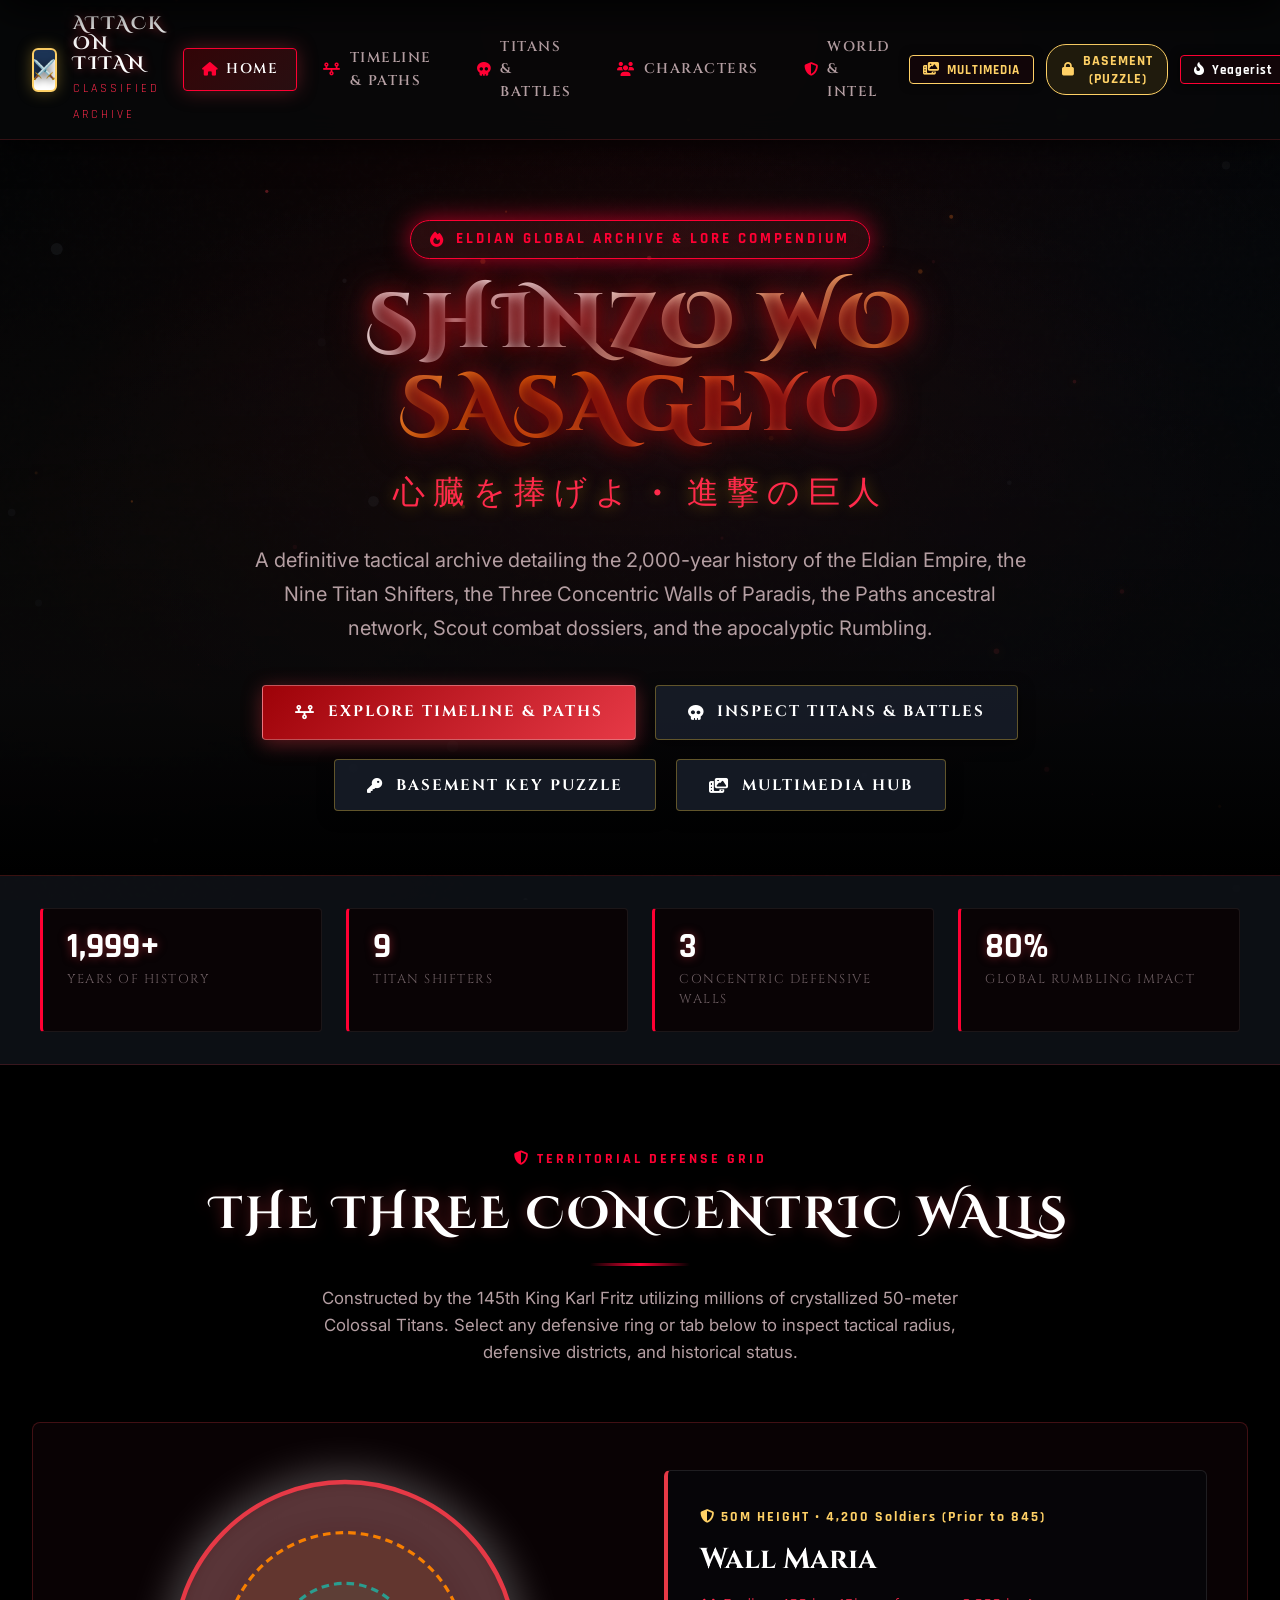
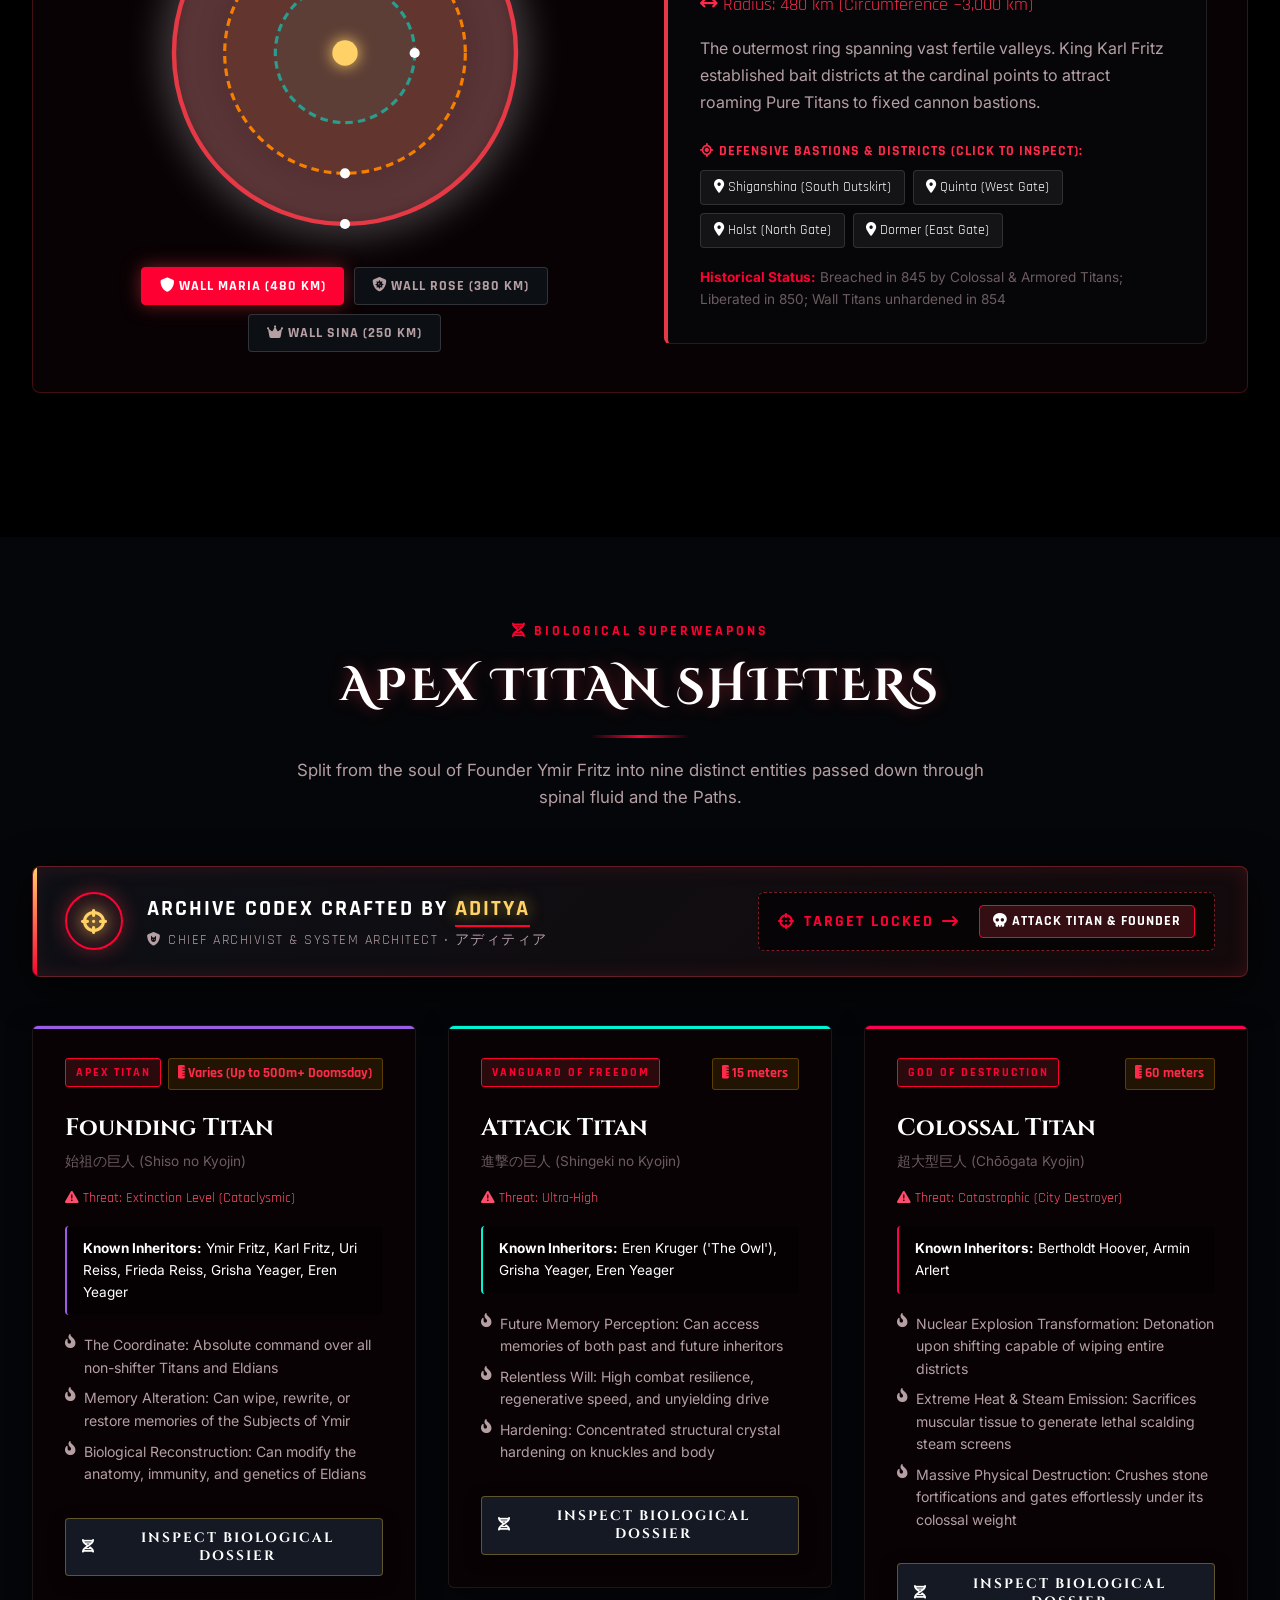
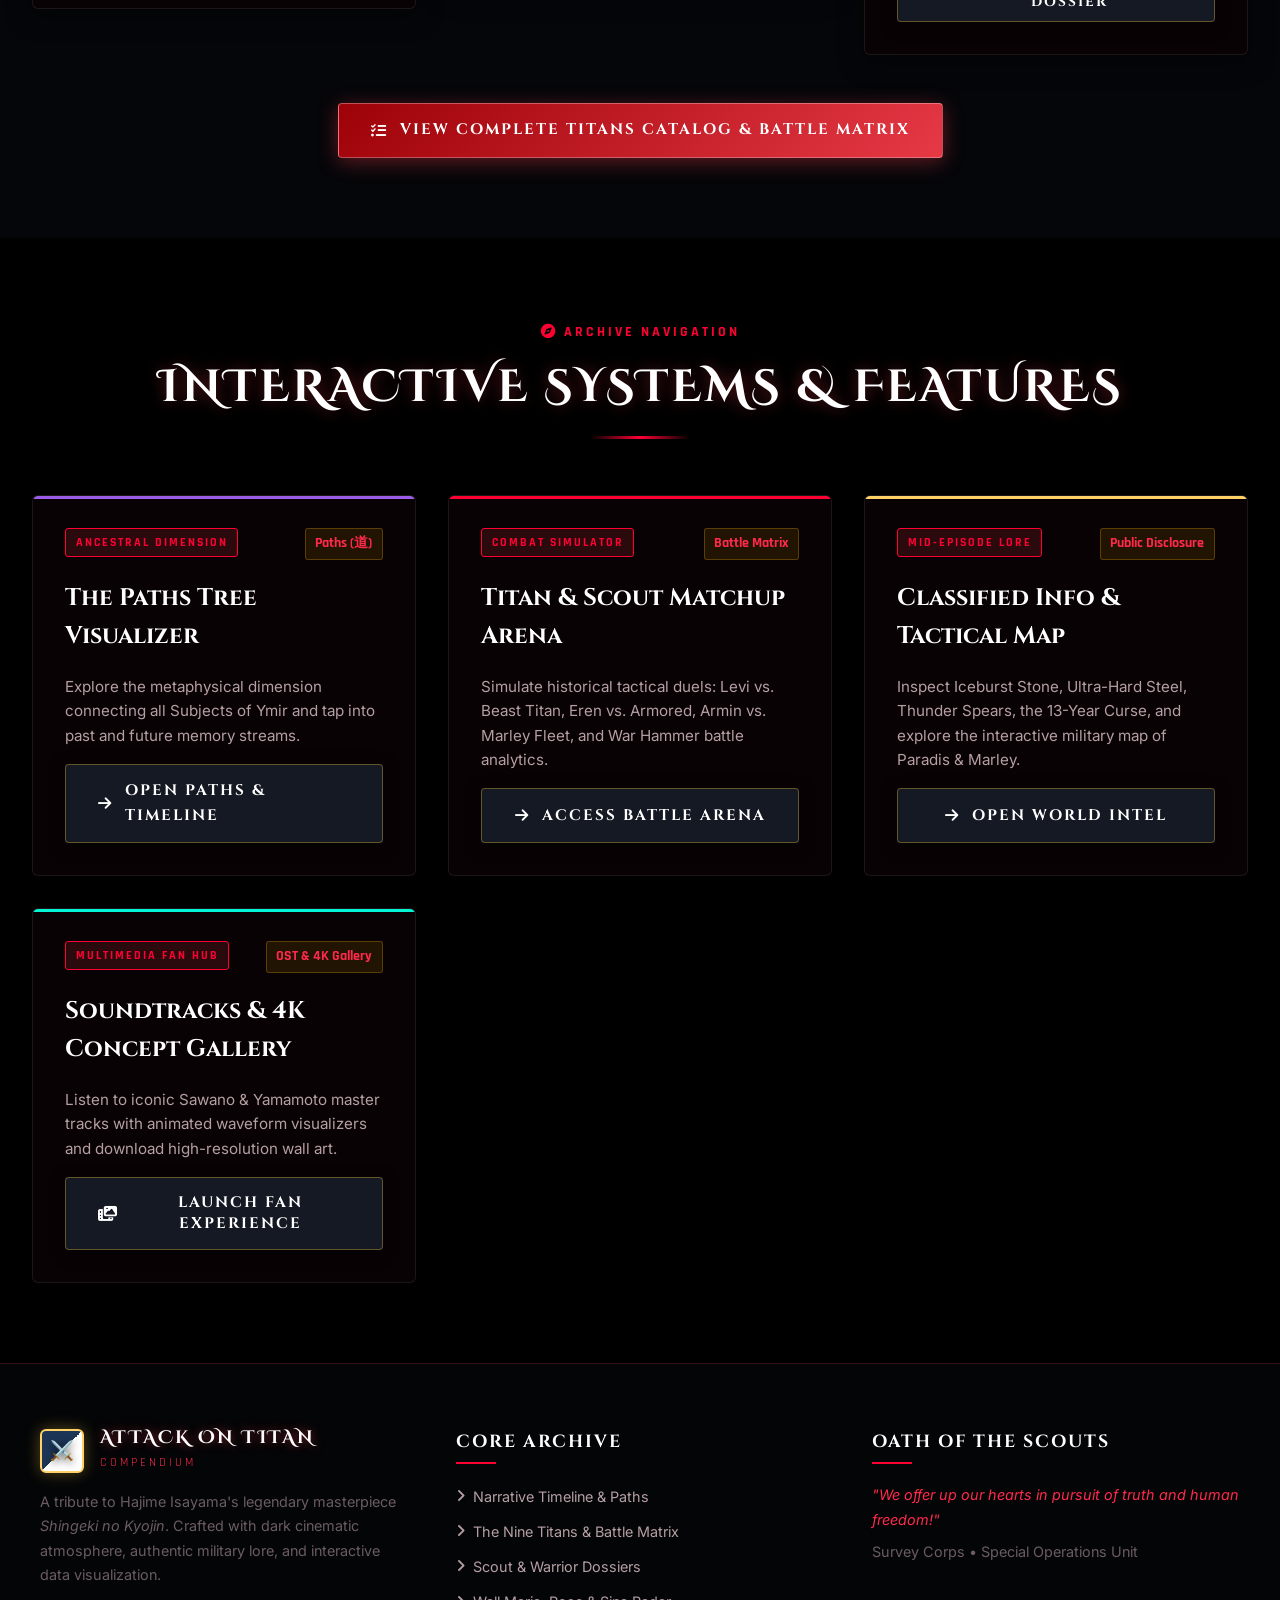
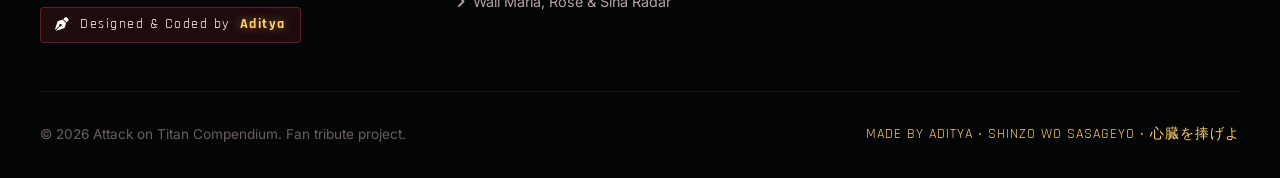
==== commit 2e1b358d: "Remove search option from Home page and add Shiganshina Basement Lock Puzzle to acquire key" ====
--- a/index.html
+++ b/index.html
@@ -61,10 +61,13 @@
             <i class="fa-solid fa-timeline"></i> Explore Timeline & Paths
           </a>
           <a href="titans.html" class="btn btn-secondary">
-            <i class="fa-solid fa-skull"></i> Inspect Titans & Battle Matrix
-          </a>
+            <i class="fa-solid fa-skull"></i> Inspect Titans & Battles
+          </a>
+          <button class="btn btn-secondary" onclick="window.openBasementVault()">
+            <i class="fa-solid fa-key"></i> Basement Key Puzzle
+          </button>
           <button class="btn btn-secondary" onclick="window.openMultimediaHub('ost')">
-            <i class="fa-solid fa-photo-film"></i> Multimedia Fan Hub
+            <i class="fa-solid fa-photo-film"></i> Multimedia Hub
           </button>
         </div>
       </div>
--- a/css/components.css
+++ b/css/components.css
@@ -1774,3 +1774,127 @@
   flex-direction: column;
 }
 
+/* ==========================================================================
+   FEATURE: SHIGANSHINA BASEMENT LOCK PUZZLE
+   ========================================================================== */
+.basement-puzzle-container {
+  display: flex;
+  flex-direction: column;
+  gap: 1.5rem;
+}
+
+.puzzle-door-chamber {
+  background: radial-gradient(circle at center, #1b0a0e 0%, #080204 100%);
+  border: 2px solid #8b5a2b;
+  border-radius: 8px;
+  padding: 2rem 1.5rem;
+  text-align: center;
+  box-shadow: inset 0 0 40px rgba(0, 0, 0, 0.9), 0 10px 30px rgba(0, 0, 0, 0.8);
+  position: relative;
+}
+
+.puzzle-door-icon {
+  font-size: 3.5rem;
+  color: var(--accent-gold);
+  margin-bottom: 0.8rem;
+  filter: drop-shadow(0 0 15px rgba(212, 175, 55, 0.5));
+}
+
+.puzzle-tumblers-grid {
+  display: grid;
+  grid-template-columns: repeat(auto-fit, minmax(260px, 1fr));
+  gap: 1.2rem;
+  margin: 1.5rem 0;
+}
+
+.puzzle-tumbler-box {
+  background: rgba(14, 5, 8, 0.95);
+  border: 1px solid rgba(212, 175, 55, 0.35);
+  border-radius: 6px;
+  padding: 1.2rem;
+  text-align: left;
+  transition: border-color 0.2s ease, box-shadow 0.2s ease;
+}
+
+.puzzle-tumbler-box:hover {
+  border-color: var(--accent-gold);
+  box-shadow: 0 0 15px rgba(212, 175, 55, 0.2);
+}
+
+.puzzle-tumbler-header {
+  display: flex;
+  justify-content: space-between;
+  align-items: center;
+  font-family: var(--font-tech);
+  color: var(--accent-gold);
+  font-size: 0.85rem;
+  letter-spacing: 1px;
+  margin-bottom: 0.5rem;
+  text-transform: uppercase;
+}
+
+.puzzle-riddle-text {
+  font-size: 0.9rem;
+  color: #fff;
+  line-height: 1.4;
+  margin-bottom: 0.8rem;
+  font-weight: 500;
+}
+
+.puzzle-options-list {
+  display: flex;
+  flex-direction: column;
+  gap: 0.4rem;
+}
+
+.puzzle-option-btn {
+  background: rgba(255, 255, 255, 0.05);
+  border: 1px solid rgba(255, 255, 255, 0.12);
+  color: var(--text-secondary);
+  padding: 0.55rem 0.8rem;
+  border-radius: 4px;
+  font-size: 0.82rem;
+  text-align: left;
+  cursor: pointer;
+  transition: all var(--transition-fast);
+  line-height: 1.3;
+}
+
+.puzzle-option-btn:hover {
+  background: rgba(255, 0, 51, 0.15);
+  border-color: var(--accent-red);
+  color: #fff;
+}
+
+.puzzle-option-btn.selected {
+  background: rgba(212, 175, 55, 0.2);
+  border-color: var(--accent-gold);
+  color: #fff;
+  font-weight: 600;
+  box-shadow: 0 0 10px rgba(212, 175, 55, 0.3);
+}
+
+.puzzle-feedback-msg {
+  padding: 0.8rem 1rem;
+  border-radius: 4px;
+  font-size: 0.9rem;
+  display: none;
+  margin: 1rem 0;
+  animation: fadeIn 0.3s ease;
+}
+
+.puzzle-feedback-msg.error {
+  display: block;
+  background: rgba(255, 0, 51, 0.15);
+  border: 1px solid var(--accent-red);
+  color: #ff4d6d;
+}
+
+.puzzle-feedback-msg.success {
+  display: block;
+  background: rgba(6, 214, 160, 0.15);
+  border: 1px solid #06d6a0;
+  color: #06d6a0;
+}
+
+
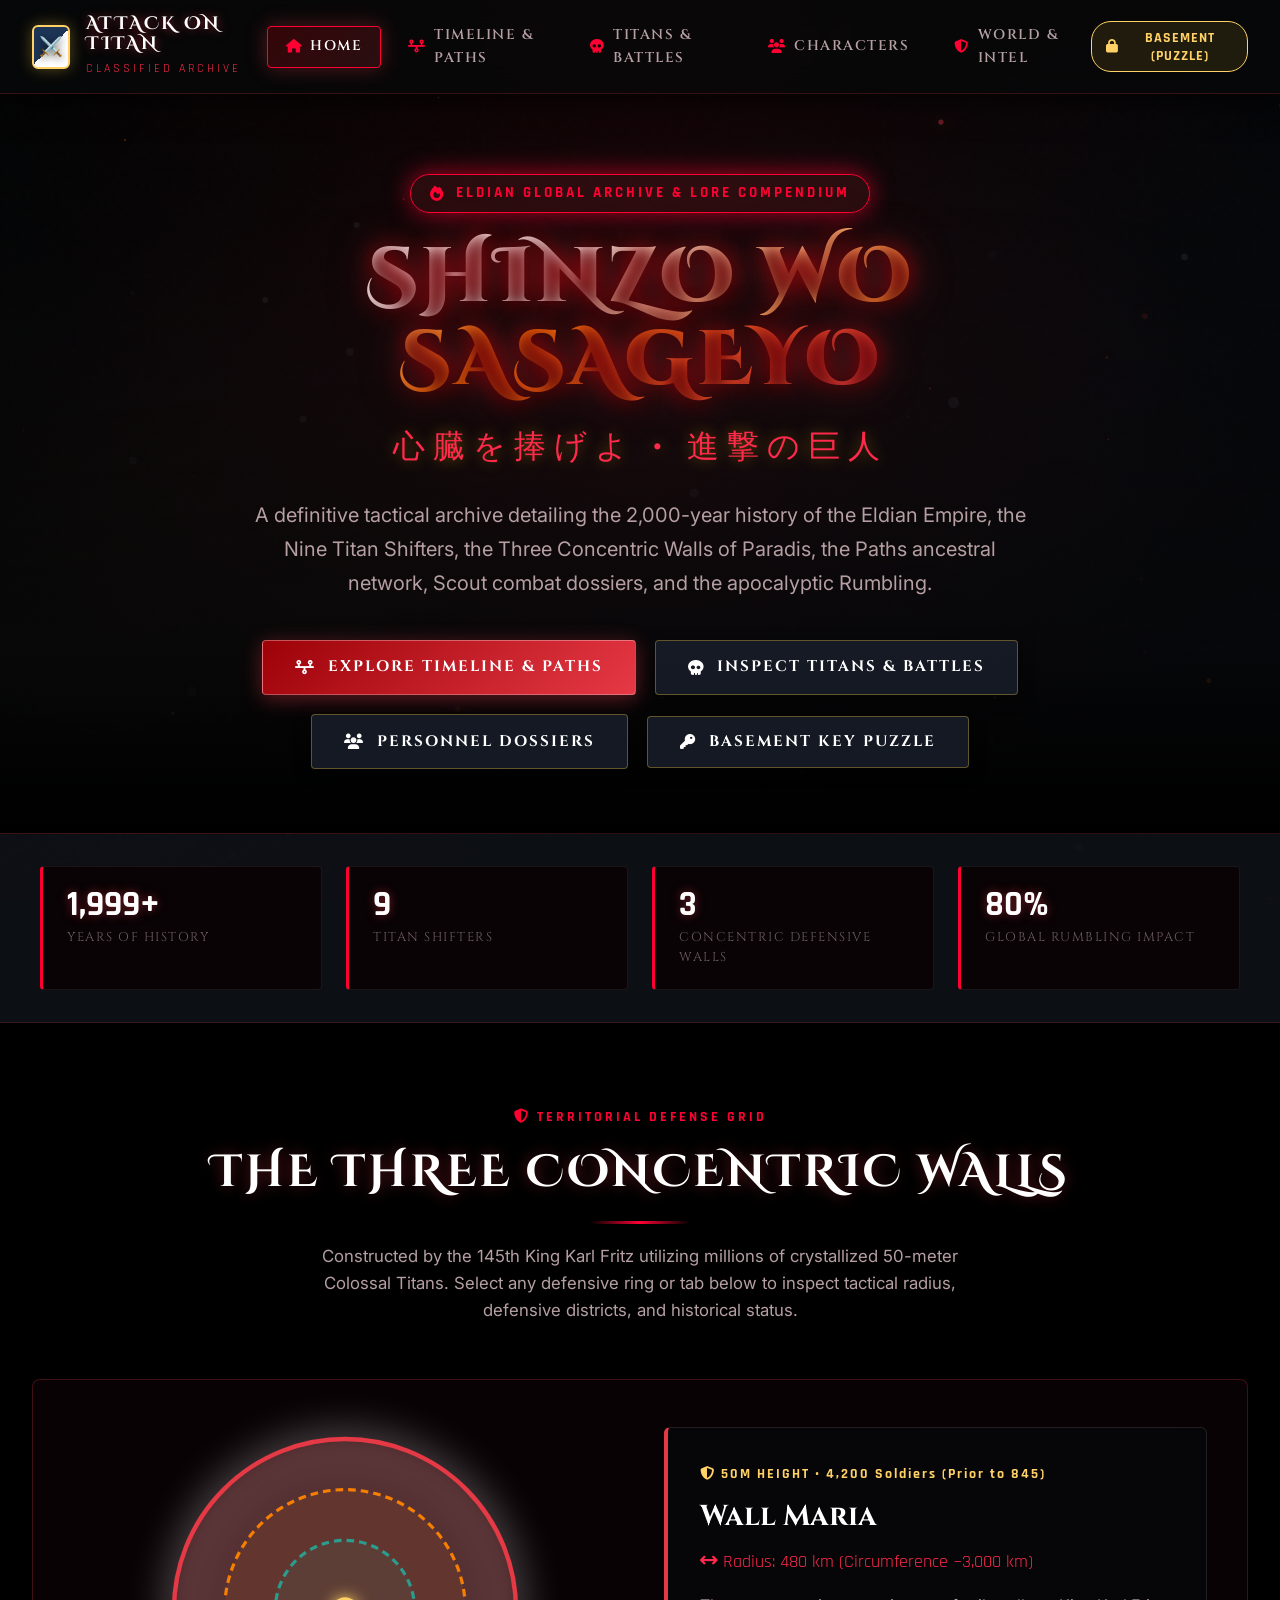
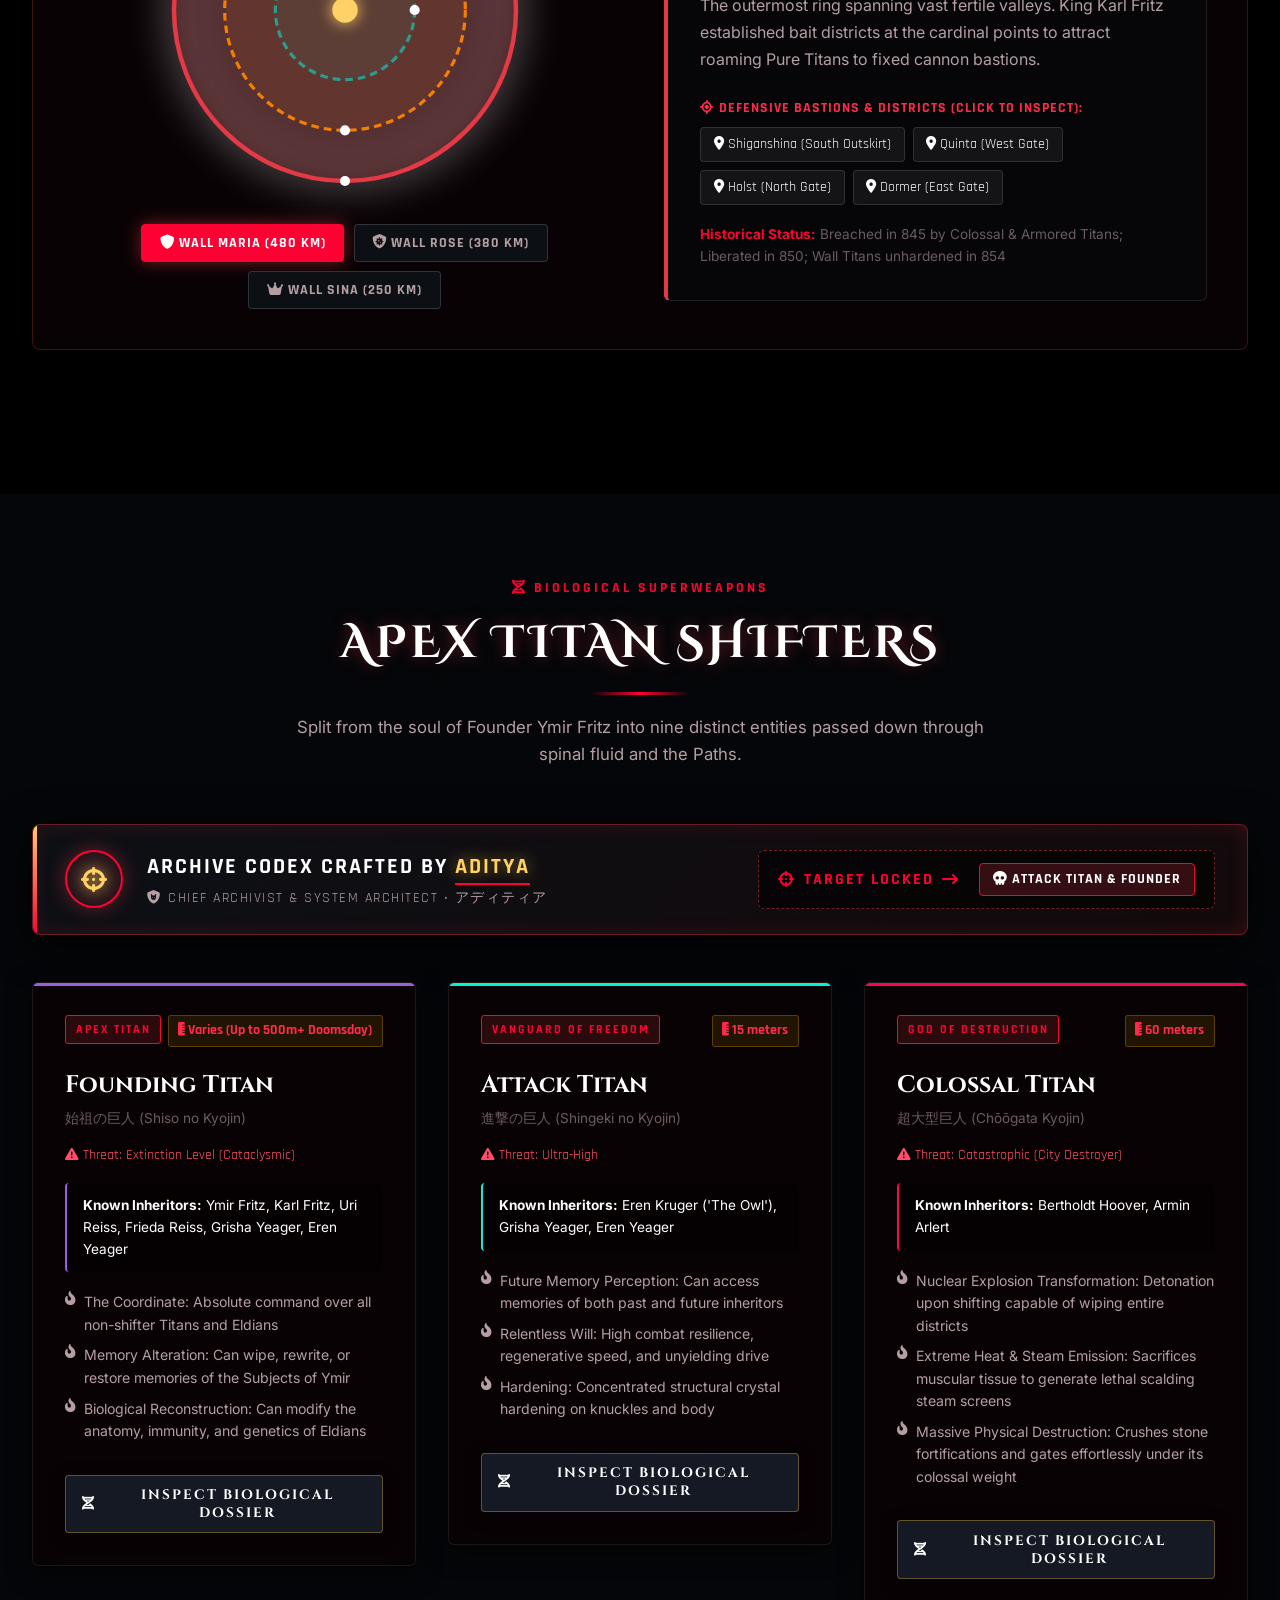
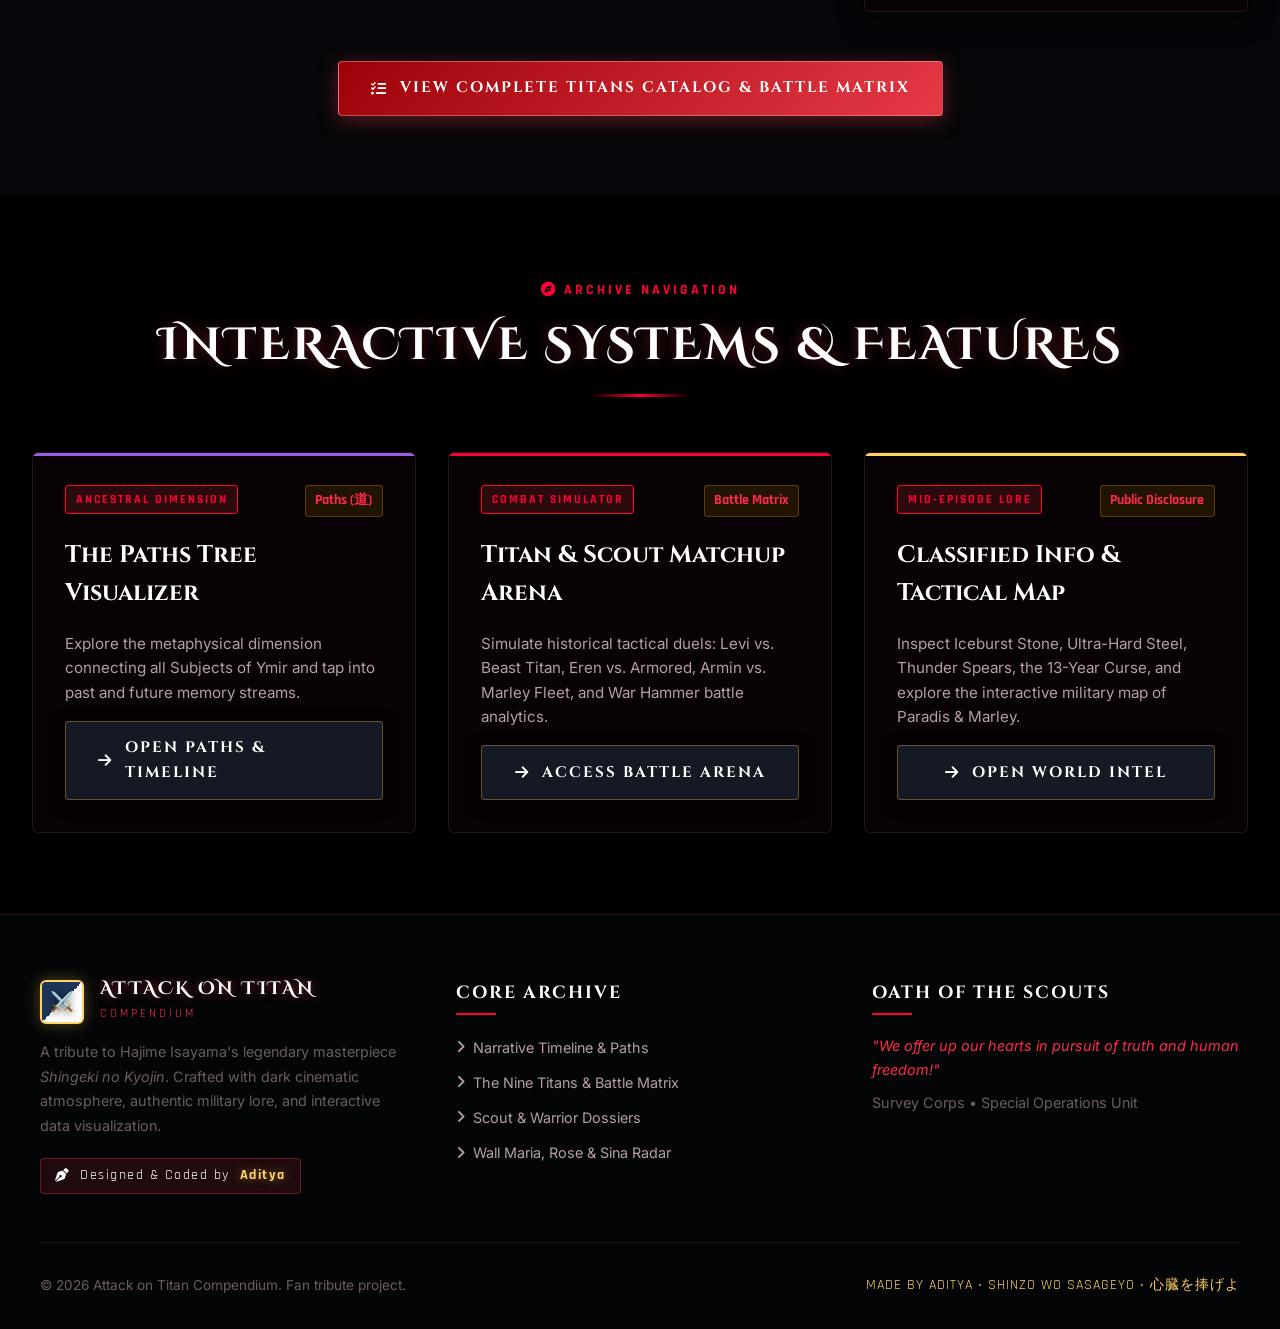
==== commit 1df5bc9c: "Refine 5-question Basement Cipher Puzzle and remove requested extra features" ====
--- a/index.html
+++ b/index.html
@@ -63,11 +63,11 @@
           <a href="titans.html" class="btn btn-secondary">
             <i class="fa-solid fa-skull"></i> Inspect Titans & Battles
           </a>
+          <a href="characters.html" class="btn btn-secondary">
+            <i class="fa-solid fa-users"></i> Personnel Dossiers
+          </a>
           <button class="btn btn-secondary" onclick="window.openBasementVault()">
             <i class="fa-solid fa-key"></i> Basement Key Puzzle
-          </button>
-          <button class="btn btn-secondary" onclick="window.openMultimediaHub('ost')">
-            <i class="fa-solid fa-photo-film"></i> Multimedia Hub
           </button>
         </div>
       </div>
@@ -234,20 +234,6 @@
             <i class="fa-solid fa-arrow-right"></i> Open World Intel
           </a>
         </div>
-
-        <div class="titan-card reveal-on-scroll stagger-4" style="--titan-color: var(--accent-emerald);">
-          <div class="titan-header">
-            <span class="titan-badge">Multimedia Fan Hub</span>
-            <span class="titan-height-pill">OST & 4K Gallery</span>
-          </div>
-          <h3 class="titan-name">Soundtracks & 4K Concept Gallery</h3>
-          <p style="color: var(--text-secondary); margin: 1rem 0; font-size: 0.95rem;">
-            Listen to iconic Sawano & Yamamoto master tracks with animated waveform visualizers and download high-resolution wall art.
-          </p>
-          <button class="btn btn-secondary" onclick="window.openMultimediaHub('ost')" style="margin-top: auto; width: 100%;">
-            <i class="fa-solid fa-photo-film"></i> Launch Fan Experience
-          </button>
-        </div>
       </div>
     </section>
 
--- a/css/style.css
+++ b/css/style.css
@@ -977,235 +977,5 @@
     flex-direction: column;
     align-items: flex-start;
     padding: 1.5rem;
-  }
-}
-
-/* ==========================================================================
-   FEATURE 4: SMOOTH PAGE TRANSITIONS (GSAP / FRAMER MOTION STYLE CURTAIN WIPE)
-   ========================================================================== */
-.page-wipe-curtain {
-  position: fixed;
-  top: 0;
-  left: 0;
-  width: 100vw;
-  height: 100vh;
-  background: radial-gradient(circle at center, rgba(30, 2, 8, 0.98) 0%, rgba(0, 0, 0, 0.99) 100%);
-  border-bottom: 3px solid var(--accent-red);
-  z-index: 999999;
-  pointer-events: none;
-  transform: translateY(-100%);
-  transition: transform 0.45s cubic-bezier(0.77, 0, 0.175, 1);
-  display: flex;
-  flex-direction: column;
-  align-items: center;
-  justify-content: center;
-  box-shadow: 0 10px 40px rgba(0, 0, 0, 0.9);
-}
-
-.page-wipe-curtain.wipe-in {
-  transform: translateY(0%);
-  pointer-events: auto;
-}
-
-.page-wipe-curtain.wipe-out {
-  transform: translateY(100%);
-}
-
-.wipe-loader-content {
-  text-align: center;
-}
-
-.wipe-emblem {
-  font-size: 2.8rem;
-  color: var(--accent-red);
-  animation: emblemPulse 0.8s ease-in-out infinite alternate;
-  filter: drop-shadow(0 0 20px var(--accent-red));
-}
-
-@keyframes emblemPulse {
-  from { transform: scale(0.9); opacity: 0.7; }
-  to { transform: scale(1.1); opacity: 1; }
-}
-
-.wipe-text {
-  font-family: var(--font-heading);
-  font-size: 1.1rem;
-  letter-spacing: 3px;
-  color: #fff;
-  margin-top: 0.8rem;
-  text-transform: uppercase;
-}
-
-/* ==========================================================================
-   FEATURE 5: DYNAMIC FACTION THEME SYSTEM & ACCENT ENGINE
-   ========================================================================== */
-/* 1. Scout Regiment / Survey Corps Theme */
-[data-theme="scouts"] {
-  --bg-primary: #040914;
-  --bg-secondary: #081226;
-  --bg-card: rgba(10, 22, 44, 0.92);
-  --bg-card-hover: rgba(16, 34, 68, 0.98);
-  --border-card: rgba(0, 187, 249, 0.35);
-  --border-gold: rgba(0, 187, 249, 0.55);
-  --accent-red: #00bbf9;
-  --accent-crimson: #0077b6;
-  --accent-amber: #48cae4;
-  --accent-gold: #ffd166;
-  --accent-emerald: #06d6a0;
-  --accent-scout-blue: #0077b6;
-  --accent-titan-glow: #00bbf9;
-  --text-highlight: #00bbf9;
-  --glow-red: 0 0 25px rgba(0, 187, 249, 0.65);
-}
-
-/* 2. Garrison Regiment Theme */
-[data-theme="garrison"] {
-  --bg-primary: #0d0608;
-  --bg-secondary: #170b0e;
-  --bg-card: rgba(26, 12, 16, 0.92);
-  --bg-card-hover: rgba(38, 18, 24, 0.98);
-  --border-card: rgba(247, 127, 0, 0.35);
-  --border-gold: rgba(247, 127, 0, 0.55);
-  --accent-red: #f77f00;
-  --accent-crimson: #d62828;
-  --accent-amber: #fcbf49;
-  --accent-gold: #fcbf49;
-  --accent-emerald: #e63946;
-  --accent-scout-blue: #d62828;
-  --accent-titan-glow: #f77f00;
-  --text-highlight: #f77f00;
-  --glow-red: 0 0 25px rgba(247, 127, 0, 0.65);
-}
-
-/* 3. Military Police Brigade Theme */
-[data-theme="mp"] {
-  --bg-primary: #060d0a;
-  --bg-secondary: #0c1813;
-  --bg-card: rgba(12, 28, 22, 0.92);
-  --bg-card-hover: rgba(18, 42, 33, 0.98);
-  --border-card: rgba(6, 214, 160, 0.35);
-  --border-gold: rgba(6, 214, 160, 0.55);
-  --accent-red: #06d6a0;
-  --accent-crimson: #2d6a4f;
-  --accent-amber: #52b788;
-  --accent-gold: #ffd166;
-  --accent-emerald: #06d6a0;
-  --accent-scout-blue: #2d6a4f;
-  --accent-titan-glow: #06d6a0;
-  --text-highlight: #06d6a0;
-  --glow-red: 0 0 25px rgba(6, 214, 160, 0.65);
-}
-
-/* 4. The Nine Titans / Magma Shifter Theme */
-[data-theme="titans"] {
-  --bg-primary: #120401;
-  --bg-secondary: #1f0802;
-  --bg-card: rgba(36, 11, 4, 0.92);
-  --bg-card-hover: rgba(54, 17, 6, 0.98);
-  --border-card: rgba(255, 84, 0, 0.4);
-  --border-gold: rgba(255, 158, 0, 0.6);
-  --accent-red: #ff5400;
-  --accent-crimson: #d00000;
-  --accent-amber: #ff9e00;
-  --accent-gold: #ffe600;
-  --accent-emerald: #ffaa00;
-  --accent-scout-blue: #9d0208;
-  --accent-titan-glow: #ff5400;
-  --text-highlight: #ff9e00;
-  --glow-red: 0 0 25px rgba(255, 84, 0, 0.7);
-}
-
-/* 5. Yeagerist / Blood Black (Default) */
-[data-theme="yeagerist"] {
-  --bg-primary: #000000;
-  --bg-secondary: #050102;
-  --bg-card: rgba(10, 3, 5, 0.92);
-  --bg-card-hover: rgba(22, 6, 10, 0.98);
-  --border-card: rgba(255, 0, 51, 0.25);
-  --border-gold: rgba(255, 0, 51, 0.45);
-  --accent-red: #ff0033;
-  --accent-crimson: #cc0029;
-  --accent-amber: #ff2a4b;
-  --accent-gold: #ffd166;
-  --accent-emerald: #00f5d4;
-  --accent-scout-blue: #2a050a;
-  --accent-titan-glow: #ff0033;
-  --text-highlight: #ff2a4b;
-  --glow-red: 0 0 25px rgba(255, 0, 51, 0.65);
-}
-
-/* Faction Switcher Widget in Navbar */
-.faction-switcher-box {
-  position: relative;
-  display: inline-flex;
-  align-items: center;
-}
-
-.faction-toggle-btn {
-  background: rgba(20, 6, 10, 0.85);
-  border: 1px solid var(--accent-red);
-  color: #fff;
-  padding: 0.35rem 0.8rem;
-  border-radius: 4px;
-  font-family: var(--font-tech);
-  font-size: 0.8rem;
-  font-weight: 700;
-  letter-spacing: 1px;
-  cursor: pointer;
-  display: inline-flex;
-  align-items: center;
-  gap: 0.45rem;
-  transition: all var(--transition-fast);
-  box-shadow: 0 0 10px rgba(0,0,0,0.5);
-}
-
-.faction-toggle-btn:hover {
-  background: var(--accent-red);
-  color: #000;
-  box-shadow: var(--glow-red);
-}
-
-.faction-dropdown-menu {
-  position: absolute;
-  top: calc(100% + 8px);
-  right: 0;
-  background: rgba(12, 4, 6, 0.98);
-  border: 1px solid var(--accent-red);
-  border-radius: 6px;
-  padding: 0.5rem;
-  width: 220px;
-  box-shadow: 0 10px 30px rgba(0, 0, 0, 0.9), var(--glow-red);
-  z-index: 10001;
-  display: none;
-  flex-direction: column;
-  gap: 0.35rem;
-  backdrop-filter: blur(14px);
-}
-
-.faction-dropdown-menu.show {
-  display: flex;
-}
-
-.faction-option-btn {
-  background: transparent;
-  border: 1px solid transparent;
-  color: var(--text-secondary);
-  padding: 0.5rem 0.8rem;
-  border-radius: 4px;
-  font-family: var(--font-tech);
-  font-size: 0.85rem;
-  text-align: left;
-  cursor: pointer;
-  display: flex;
-  align-items: center;
-  gap: 0.6rem;
-  transition: all var(--transition-fast);
-}
-
-.faction-option-btn:hover,
-.faction-option-btn.active {
-  background: rgba(255, 255, 255, 0.08);
-  color: #fff;
-  border-color: currentColor;
-}
-
+}
+
--- a/css/components.css
+++ b/css/components.css
@@ -1404,377 +1404,6 @@
 }
 
 /* ==========================================================================
-   PREMIUM FEATURE 6: 3D CARD TILT & HOLOGRAPHIC SPECULAR SHEEN
-   ========================================================================== */
-.tilt-card {
-  transform-style: preserve-3d;
-  transition: transform 0.1s ease-out;
-  position: relative;
-}
-
-.tilt-glare {
-  position: absolute;
-  top: 0;
-  left: 0;
-  width: 100%;
-  height: 100%;
-  pointer-events: none;
-  background: radial-gradient(circle at 50% 50%, rgba(255, 255, 255, 0.12) 0%, transparent 65%);
-  opacity: 0;
-  transition: opacity 0.2s ease;
-  border-radius: inherit;
-}
-
-.tilt-card:hover .tilt-glare {
-  opacity: 1;
-}
-
-/* ==========================================================================
-   FEATURE 1: ENHANCED CHARACTER & TITAN 3D SHOWCASE CARDS (ROTATE-Y / HOVER STATS)
-   ========================================================================== */
-.showcase-3d-card {
-  perspective: 1200px;
-  transform-style: preserve-3d;
-  position: relative;
-  transition: transform 0.4s cubic-bezier(0.16, 1, 0.3, 1), box-shadow 0.4s ease;
-}
-
-.showcase-3d-card:hover {
-  transform: translateY(-8px) rotateX(4deg) rotateY(-2deg) scale(1.02);
-  box-shadow: 0 15px 40px rgba(0, 0, 0, 0.8), var(--glow-red);
-}
-
-.showcase-regiment-seal {
-  position: absolute;
-  top: 14px;
-  right: 14px;
-  font-size: 1.4rem;
-  opacity: 0.85;
-  transition: transform 0.3s ease, filter 0.3s ease;
-}
-
-.showcase-3d-card:hover .showcase-regiment-seal {
-  transform: scale(1.2) rotate(12deg);
-  filter: drop-shadow(0 0 10px var(--accent-gold));
-}
-
-.stat-hover-reveal {
-  max-height: 0;
-  opacity: 0;
-  overflow: hidden;
-  transition: max-height 0.45s ease, opacity 0.35s ease, margin-top 0.35s ease;
-}
-
-.character-card:hover .stat-hover-reveal,
-.titan-card:hover .stat-hover-reveal {
-  max-height: 250px;
-  opacity: 1;
-  margin-top: 1rem;
-}
-
-/* ==========================================================================
-   FEATURE 2: INTERACTIVE STORY TIMELINE EXPANDABLE MEDIA DRAWERS
-   ========================================================================== */
-.timeline-drawer-btn {
-  background: rgba(255, 255, 255, 0.05);
-  border: 1px dashed rgba(255, 0, 51, 0.4);
-  color: var(--accent-gold);
-  padding: 0.5rem 1rem;
-  border-radius: 4px;
-  font-family: var(--font-tech);
-  font-size: 0.85rem;
-  letter-spacing: 1px;
-  cursor: pointer;
-  width: 100%;
-  display: flex;
-  align-items: center;
-  justify-content: space-between;
-  margin-top: 1rem;
-  transition: all var(--transition-fast);
-}
-
-.timeline-drawer-btn:hover {
-  background: rgba(255, 0, 51, 0.15);
-  border-color: var(--accent-red);
-  color: #fff;
-}
-
-.timeline-drawer-btn i.fa-chevron-down {
-  transition: transform 0.3s ease;
-}
-
-.timeline-drawer-btn.open i.fa-chevron-down {
-  transform: rotate(180deg);
-}
-
-.timeline-media-drawer {
-  max-height: 0;
-  opacity: 0;
-  overflow: hidden;
-  transition: max-height 0.5s cubic-bezier(0.16, 1, 0.3, 1), opacity 0.4s ease, padding 0.4s ease;
-  background: rgba(0, 0, 0, 0.65);
-  border-radius: 4px;
-  border-left: 3px solid var(--accent-gold);
-  margin-top: 0.5rem;
-}
-
-.timeline-media-drawer.open {
-  max-height: 500px;
-  opacity: 1;
-  padding: 1.2rem;
-  margin-top: 0.8rem;
-}
-
-.drawer-grid {
-  display: grid;
-  grid-template-columns: 1fr;
-  gap: 0.85rem;
-}
-
-.drawer-dialogue-box {
-  background: rgba(18, 5, 8, 0.9);
-  padding: 0.8rem 1rem;
-  border-radius: 4px;
-  font-size: 0.9rem;
-  color: #fff;
-  border: 1px solid rgba(255, 0, 51, 0.2);
-}
-
-.drawer-tag-pill {
-  display: inline-block;
-  background: rgba(212, 175, 55, 0.15);
-  border: 1px solid rgba(212, 175, 55, 0.4);
-  color: var(--accent-gold);
-  font-family: var(--font-tech);
-  font-size: 0.75rem;
-  padding: 0.2rem 0.55rem;
-  border-radius: 3px;
-  margin-right: 0.4rem;
-  margin-bottom: 0.3rem;
-}
-
-/* ==========================================================================
-   FEATURE 3: MULTIMEDIA FAN EXPERIENCE HUB (OST PLAYER & 4K ART GALLERY)
-   ========================================================================== */
-.multimedia-hub-container {
-  display: flex;
-  flex-direction: column;
-  gap: 2.5rem;
-}
-
-.multimedia-tabs-nav {
-  display: flex;
-  justify-content: center;
-  gap: 0.8rem;
-  flex-wrap: wrap;
-  border-bottom: 1px solid rgba(255, 255, 255, 0.1);
-  padding-bottom: 1rem;
-}
-
-.mm-tab-btn {
-  background: rgba(18, 6, 9, 0.85);
-  border: 1px solid rgba(255, 255, 255, 0.15);
-  color: var(--text-secondary);
-  padding: 0.6rem 1.4rem;
-  border-radius: 4px;
-  font-family: var(--font-tech);
-  font-size: 0.95rem;
-  font-weight: 700;
-  letter-spacing: 1px;
-  cursor: pointer;
-  transition: all var(--transition-fast);
-  display: inline-flex;
-  align-items: center;
-  gap: 0.5rem;
-}
-
-.mm-tab-btn:hover,
-.mm-tab-btn.active {
-  background: var(--accent-red);
-  color: #000;
-  border-color: var(--accent-red);
-  box-shadow: var(--glow-red);
-}
-
-/* OST Player Section */
-.ost-player-card {
-  background: linear-gradient(135deg, rgba(20, 6, 10, 0.95) 0%, rgba(5, 1, 2, 0.98) 100%);
-  border: 1px solid var(--accent-red);
-  border-radius: 8px;
-  padding: 2rem;
-  box-shadow: 0 10px 30px rgba(0, 0, 0, 0.8);
-}
-
-.ost-current-track-info {
-  display: flex;
-  justify-content: space-between;
-  align-items: flex-start;
-  flex-wrap: wrap;
-  gap: 1.5rem;
-  margin-bottom: 1.5rem;
-  border-bottom: 1px solid rgba(255, 255, 255, 0.08);
-  padding-bottom: 1.2rem;
-}
-
-.ost-waveform-visualizer {
-  display: flex;
-  align-items: flex-end;
-  gap: 3px;
-  height: 48px;
-  padding: 0 10px;
-}
-
-.waveform-bar {
-  width: 4px;
-  background: var(--accent-red);
-  border-radius: 2px;
-  height: 8px;
-  transition: height 0.15s ease;
-}
-
-.ost-player-card.playing .waveform-bar {
-  animation: waveDance 1.2s ease-in-out infinite alternate;
-}
-
-.ost-player-card.playing .waveform-bar:nth-child(2n) { animation-delay: 0.2s; }
-.ost-player-card.playing .waveform-bar:nth-child(3n) { animation-delay: 0.4s; }
-.ost-player-card.playing .waveform-bar:nth-child(4n) { animation-delay: 0.6s; }
-
-@keyframes waveDance {
-  0% { height: 6px; background: var(--accent-red); }
-  50% { height: 42px; background: var(--accent-gold); }
-  100% { height: 16px; background: var(--accent-red); }
-}
-
-.ost-controls-bar {
-  display: flex;
-  align-items: center;
-  justify-content: center;
-  gap: 1.2rem;
-  margin: 1.5rem 0;
-}
-
-.ost-btn {
-  background: rgba(255, 255, 255, 0.08);
-  border: 1px solid rgba(255, 255, 255, 0.2);
-  color: #fff;
-  width: 44px;
-  height: 44px;
-  border-radius: 50%;
-  display: flex;
-  align-items: center;
-  justify-content: center;
-  cursor: pointer;
-  transition: all var(--transition-fast);
-}
-
-.ost-btn:hover {
-  background: var(--accent-red);
-  color: #000;
-  border-color: var(--accent-red);
-  transform: scale(1.1);
-}
-
-.ost-btn.play-main {
-  width: 58px;
-  height: 58px;
-  background: var(--accent-red);
-  color: #000;
-  border-color: var(--accent-red);
-  font-size: 1.4rem;
-}
-
-.ost-track-list {
-  display: flex;
-  flex-direction: column;
-  gap: 0.5rem;
-  margin-top: 1.5rem;
-}
-
-.ost-track-row {
-  display: flex;
-  justify-content: space-between;
-  align-items: center;
-  padding: 0.75rem 1rem;
-  border-radius: 4px;
-  background: rgba(0, 0, 0, 0.4);
-  border: 1px solid transparent;
-  cursor: pointer;
-  transition: all var(--transition-fast);
-}
-
-.ost-track-row:hover,
-.ost-track-row.active {
-  background: rgba(255, 0, 51, 0.15);
-  border-color: var(--accent-red);
-}
-
-/* 4K Art Gallery Grid */
-.art-gallery-grid {
-  display: grid;
-  grid-template-columns: repeat(auto-fill, minmax(280px, 1fr));
-  gap: 1.5rem;
-}
-
-.art-card-item {
-  background: var(--bg-card);
-  border: 1px solid rgba(255, 255, 255, 0.1);
-  border-radius: 6px;
-  overflow: hidden;
-  transition: transform var(--transition-normal), border-color var(--transition-fast), box-shadow var(--transition-normal);
-  display: flex;
-  flex-direction: column;
-}
-
-.art-card-item:hover {
-  transform: translateY(-6px);
-  border-color: var(--accent-gold);
-  box-shadow: 0 12px 30px rgba(0, 0, 0, 0.8), 0 0 20px rgba(212, 175, 55, 0.3);
-}
-
-.art-card-thumb {
-  height: 170px;
-  background: linear-gradient(135deg, #1f080c 0%, #080204 100%);
-  display: flex;
-  align-items: center;
-  justify-content: center;
-  position: relative;
-  border-bottom: 1px solid rgba(255, 255, 255, 0.08);
-}
-
-.art-card-thumb i {
-  font-size: 3rem;
-  color: var(--accent-red);
-  opacity: 0.8;
-  transition: transform 0.3s ease;
-}
-
-.art-card-item:hover .art-card-thumb i {
-  transform: scale(1.15);
-  color: var(--accent-gold);
-}
-
-.art-res-badge {
-  position: absolute;
-  bottom: 8px;
-  right: 8px;
-  background: rgba(0, 0, 0, 0.8);
-  border: 1px solid var(--accent-gold);
-  color: var(--accent-gold);
-  font-family: var(--font-tech);
-  font-size: 0.75rem;
-  padding: 2px 6px;
-  border-radius: 3px;
-}
-
-.art-card-body {
-  padding: 1.2rem;
-  flex-grow: 1;
-  display: flex;
-  flex-direction: column;
-}
-
-/* ==========================================================================
    FEATURE: SHIGANSHINA BASEMENT LOCK PUZZLE
    ========================================================================== */
 .basement-puzzle-container {
@@ -1800,11 +1429,25 @@
   filter: drop-shadow(0 0 15px rgba(212, 175, 55, 0.5));
 }
 
+.puzzle-status-bar {
+  display: flex;
+  justify-content: space-between;
+  align-items: center;
+  background: rgba(0, 0, 0, 0.6);
+  padding: 0.6rem 1.2rem;
+  border-radius: 4px;
+  border: 1px solid rgba(212, 175, 55, 0.3);
+  font-family: var(--font-tech);
+  font-size: 0.9rem;
+  color: var(--accent-gold);
+  letter-spacing: 1px;
+}
+
 .puzzle-tumblers-grid {
   display: grid;
-  grid-template-columns: repeat(auto-fit, minmax(260px, 1fr));
+  grid-template-columns: repeat(auto-fit, minmax(280px, 1fr));
   gap: 1.2rem;
-  margin: 1.5rem 0;
+  margin: 1rem 0;
 }
 
 .puzzle-tumbler-box {
@@ -1821,6 +1464,10 @@
   box-shadow: 0 0 15px rgba(212, 175, 55, 0.2);
 }
 
+.puzzle-tumbler-box.answered {
+  border-color: #00f5d4;
+}
+
 .puzzle-tumbler-header {
   display: flex;
   justify-content: space-between;
@@ -1834,30 +1481,33 @@
 }
 
 .puzzle-riddle-text {
-  font-size: 0.9rem;
-  color: #fff;
-  line-height: 1.4;
-  margin-bottom: 0.8rem;
+  font-size: 0.92rem;
+  color: #fff;
+  line-height: 1.45;
+  margin-bottom: 0.9rem;
   font-weight: 500;
 }
 
 .puzzle-options-list {
   display: flex;
   flex-direction: column;
-  gap: 0.4rem;
+  gap: 0.5rem;
 }
 
 .puzzle-option-btn {
   background: rgba(255, 255, 255, 0.05);
-  border: 1px solid rgba(255, 255, 255, 0.12);
+  border: 1px solid rgba(255, 255, 255, 0.15);
   color: var(--text-secondary);
-  padding: 0.55rem 0.8rem;
+  padding: 0.65rem 0.9rem;
   border-radius: 4px;
-  font-size: 0.82rem;
+  font-size: 0.85rem;
   text-align: left;
   cursor: pointer;
   transition: all var(--transition-fast);
-  line-height: 1.3;
+  line-height: 1.35;
+  display: flex;
+  align-items: center;
+  justify-content: space-between;
 }
 
 .puzzle-option-btn:hover {
@@ -1867,19 +1517,19 @@
 }
 
 .puzzle-option-btn.selected {
-  background: rgba(212, 175, 55, 0.2);
+  background: rgba(212, 175, 55, 0.25);
   border-color: var(--accent-gold);
   color: #fff;
-  font-weight: 600;
-  box-shadow: 0 0 10px rgba(212, 175, 55, 0.3);
+  font-weight: 700;
+  box-shadow: 0 0 12px rgba(212, 175, 55, 0.4);
 }
 
 .puzzle-feedback-msg {
-  padding: 0.8rem 1rem;
+  padding: 0.9rem 1.2rem;
   border-radius: 4px;
-  font-size: 0.9rem;
+  font-size: 0.92rem;
   display: none;
-  margin: 1rem 0;
+  margin: 0.8rem 0;
   animation: fadeIn 0.3s ease;
 }
 
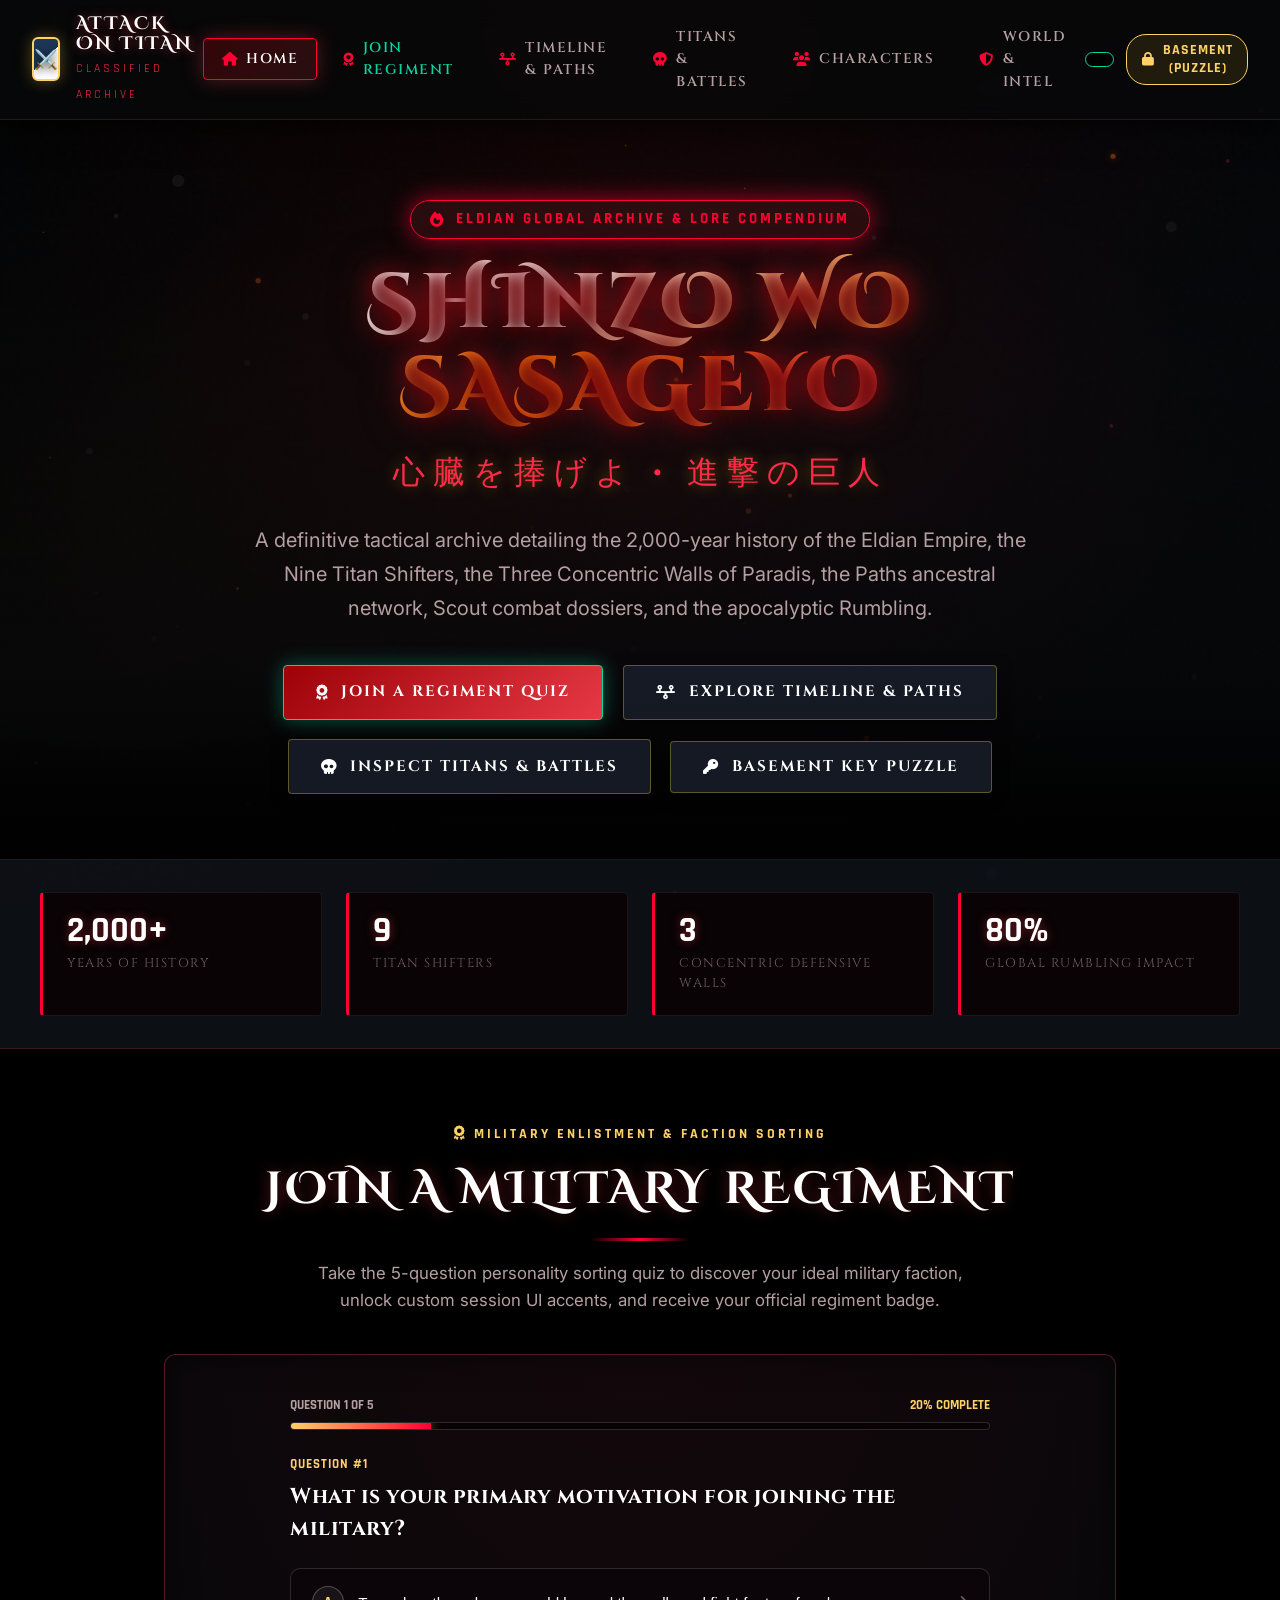
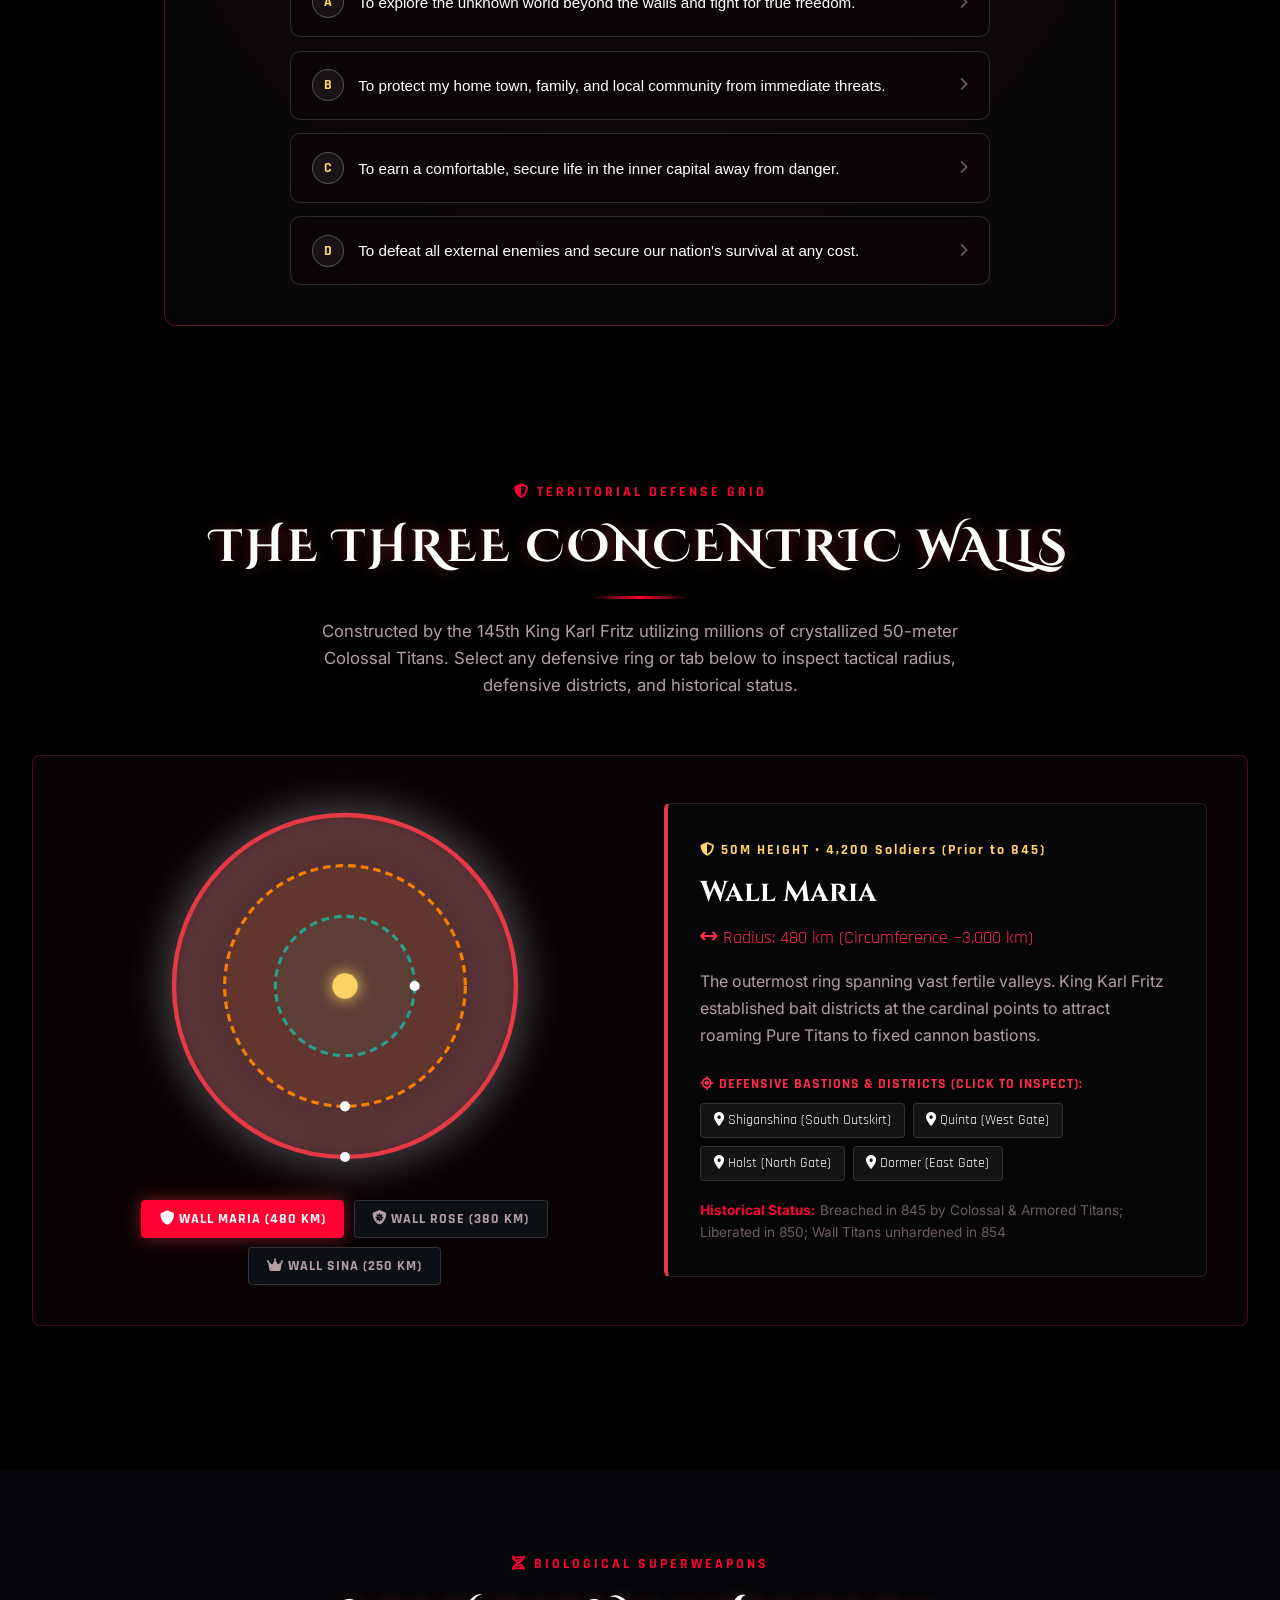
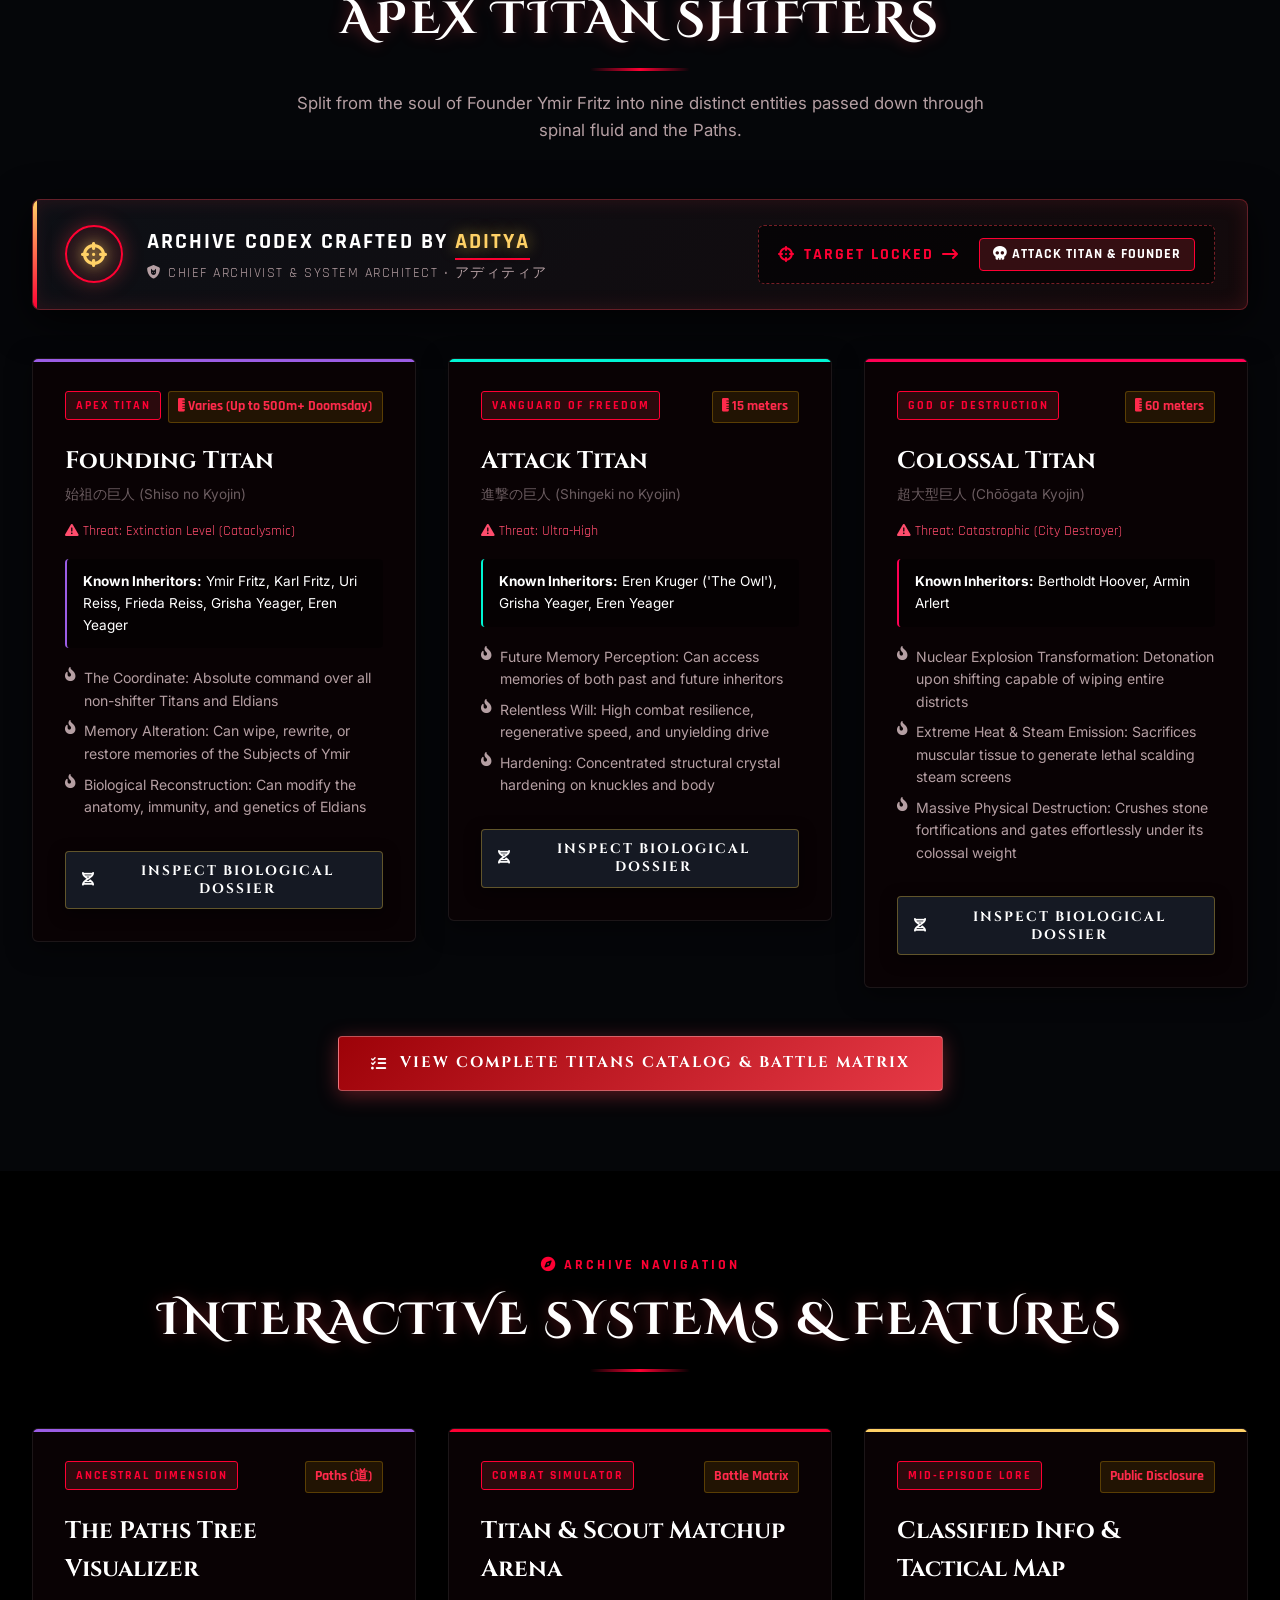
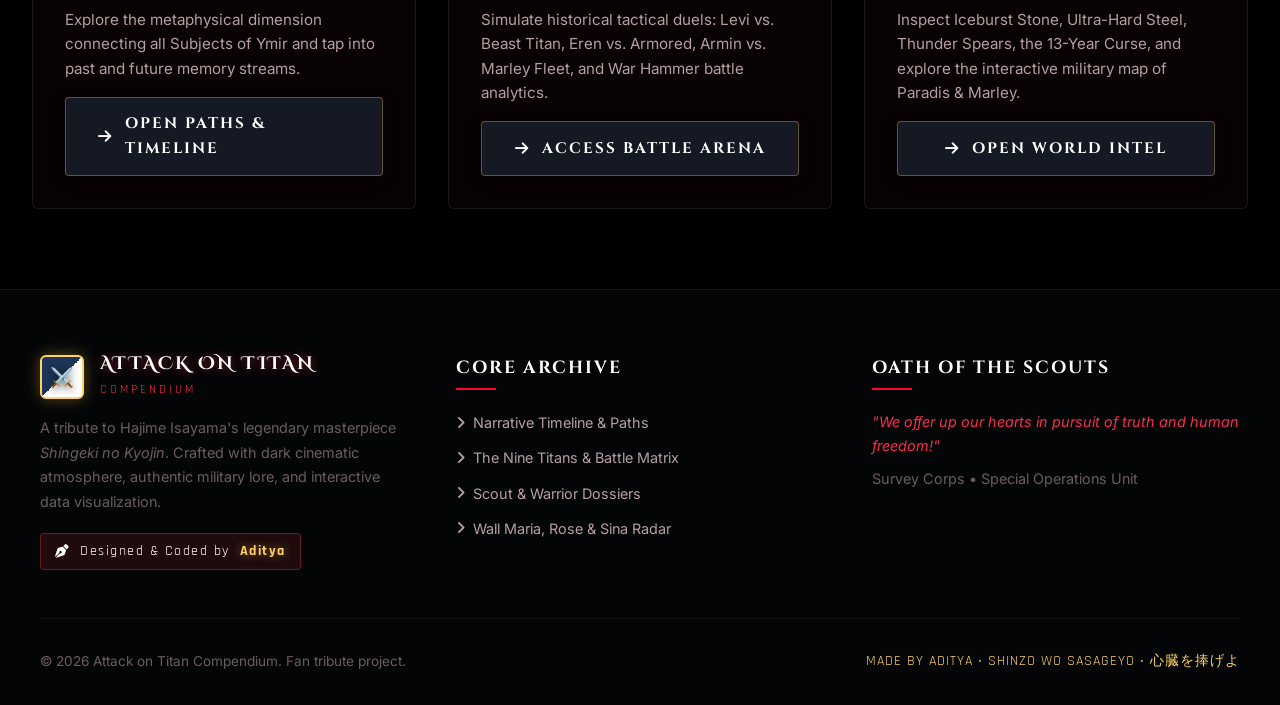
==== commit e90f6672: "Implement interactive 5-question 'Join a Regiment' onboarding quiz with faction sorting and session " ====
--- a/index.html
+++ b/index.html
@@ -29,6 +29,7 @@
 
       <ul class="nav-links">
         <li class="nav-item"><a href="index.html" class="active"><i class="fa-solid fa-house"></i> Home</a></li>
+        <li class="nav-item"><a href="#regiment-onboarding" style="color: var(--theme-faction-accent, #06D6A0);"><i class="fa-solid fa-award"></i> Join Regiment</a></li>
         <li class="nav-item"><a href="timeline.html"><i class="fa-solid fa-timeline"></i> Timeline & Paths</a></li>
         <li class="nav-item"><a href="titans.html"><i class="fa-solid fa-skull"></i> Titans & Battles</a></li>
         <li class="nav-item"><a href="characters.html"><i class="fa-solid fa-users"></i> Characters</a></li>
@@ -57,14 +58,14 @@
           A definitive tactical archive detailing the 2,000-year history of the Eldian Empire, the Nine Titan Shifters, the Three Concentric Walls of Paradis, the Paths ancestral network, Scout combat dossiers, and the apocalyptic Rumbling.
         </p>
         <div class="hero-actions reveal-on-scroll stagger-4">
-          <a href="timeline.html" class="btn btn-primary">
+          <a href="#regiment-onboarding" class="btn btn-primary" style="box-shadow: 0 0 20px rgba(6, 214, 160, 0.4); border-color: #06D6A0;">
+            <i class="fa-solid fa-award"></i> Join a Regiment Quiz
+          </a>
+          <a href="timeline.html" class="btn btn-secondary">
             <i class="fa-solid fa-timeline"></i> Explore Timeline & Paths
           </a>
           <a href="titans.html" class="btn btn-secondary">
             <i class="fa-solid fa-skull"></i> Inspect Titans & Battles
-          </a>
-          <a href="characters.html" class="btn btn-secondary">
-            <i class="fa-solid fa-users"></i> Personnel Dossiers
           </a>
           <button class="btn btn-secondary" onclick="window.openBasementVault()">
             <i class="fa-solid fa-key"></i> Basement Key Puzzle
@@ -94,6 +95,9 @@
         </div>
       </div>
     </div>
+
+    <!-- "JOIN A REGIMENT" ONBOARDING QUIZ & FACTION SYSTEM -->
+    <div id="regiment-onboarding"></div>
 
     <!-- Fixed Interactive Concentric Walls Section -->
     <section class="section">
--- a/css/style.css
+++ b/css/style.css
@@ -949,6 +949,10 @@
 
 /* Responsive Media Queries */
 @media (max-width: 900px) {
+  .navbar {
+    padding: 0.75rem 1.2rem;
+  }
+
   .nav-links {
     display: none;
     position: absolute;
@@ -957,16 +961,49 @@
     width: 100%;
     background: rgba(7, 8, 10, 0.98);
     flex-direction: column;
-    padding: 1.5rem;
-    border-bottom: 1px solid var(--accent-red);
+    padding: 1.2rem;
+    gap: 0.4rem;
+    border-bottom: 2px solid var(--accent-red);
+    box-shadow: 0 15px 35px rgba(0, 0, 0, 0.95);
+    z-index: 1005;
+    pointer-events: auto;
   }
 
   .nav-links.mobile-open {
     display: flex;
   }
 
+  .nav-links.mobile-open .nav-item {
+    width: 100%;
+  }
+
+  .nav-links.mobile-open .nav-item a {
+    width: 100%;
+    padding: 0.75rem 1rem;
+    font-size: 0.92rem;
+    pointer-events: auto;
+  }
+
   .mobile-menu-btn {
-    display: block;
+    display: flex;
+    align-items: center;
+    justify-content: center;
+    z-index: 1002;
+    pointer-events: auto;
+  }
+
+  .nav-controls {
+    gap: 0.4rem;
+  }
+
+  .regiment-nav-badge {
+    font-size: 0.72rem;
+    padding: 0.3rem 0.55rem;
+  }
+
+  .basement-key-trigger {
+    font-size: 0.72rem;
+    padding: 0.3rem 0.55rem;
   }
 
   .section {
@@ -977,5 +1014,6 @@
     flex-direction: column;
     align-items: flex-start;
     padding: 1.5rem;
-}
-
+  }
+}
+
--- a/css/components.css
+++ b/css/components.css
@@ -1547,4 +1547,351 @@
   color: #06d6a0;
 }
 
-
+/* ==========================================================================
+   FEATURE: "JOIN A REGIMENT" ONBOARDING QUIZ & FACTION SYSTEM
+   ========================================================================== */
+.regiment-section {
+  padding: 4.5rem 1.5rem;
+  max-width: 1000px;
+  margin: 0 auto;
+}
+
+.regiment-header-center {
+  text-align: center;
+  margin-bottom: 2.5rem;
+}
+
+.regiment-box {
+  background: radial-gradient(circle at 50% 0%, rgba(20, 8, 12, 0.96) 0%, rgba(7, 8, 10, 0.98) 100%);
+  border: 1px solid rgba(230, 57, 70, 0.35);
+  border-radius: 12px;
+  padding: 2.5rem 2rem;
+  box-shadow: 0 10px 40px rgba(0, 0, 0, 0.85), inset 0 0 30px rgba(0, 0, 0, 0.6);
+  position: relative;
+  overflow: hidden;
+  transition: border-color 0.3s ease, box-shadow 0.3s ease;
+}
+
+/* Quiz Steps & Questions */
+.regiment-quiz-step {
+  max-width: 700px;
+  margin: 0 auto;
+  display: flex;
+  flex-direction: column;
+  gap: 1.5rem;
+  animation: regimentFadeIn 0.35s cubic-bezier(0.16, 1, 0.3, 1);
+}
+
+@keyframes regimentFadeIn {
+  from {
+    opacity: 0;
+    transform: translateY(10px);
+  }
+  to {
+    opacity: 1;
+    transform: translateY(0);
+  }
+}
+
+.regiment-progress-bar-wrap {
+  display: flex;
+  flex-direction: column;
+  gap: 0.4rem;
+}
+
+.regiment-progress-bar {
+  width: 100%;
+  height: 8px;
+  background: #080204;
+  border: 1px solid rgba(255, 255, 255, 0.15);
+  border-radius: 999px;
+  overflow: hidden;
+}
+
+.regiment-progress-fill {
+  height: 100%;
+  background: linear-gradient(90deg, var(--accent-gold, #ffd166), var(--accent-red, #e63946));
+  transition: width 0.35s ease;
+  box-shadow: 0 0 12px rgba(255, 209, 102, 0.6);
+}
+
+.regiment-question-title {
+  font-family: var(--font-heading, 'Cinzel', serif);
+  font-size: 1.35rem;
+  font-weight: 700;
+  color: #ffffff;
+  margin: 0;
+  line-height: 1.45;
+  letter-spacing: 0.5px;
+}
+
+.regiment-choices-list {
+  display: flex;
+  flex-direction: column;
+  gap: 0.85rem;
+}
+
+.regiment-choice-btn {
+  background: rgba(12, 5, 8, 0.9);
+  border: 1px solid rgba(255, 255, 255, 0.14);
+  color: #ffffff;
+  padding: 1.1rem 1.3rem;
+  border-radius: 10px;
+  font-size: 0.95rem;
+  text-align: left;
+  cursor: pointer;
+  display: flex;
+  align-items: center;
+  justify-content: space-between;
+  gap: 1.2rem;
+  transition: all 0.25s ease;
+}
+
+.regiment-choice-btn:hover {
+  border-color: var(--accent-gold, #ffd166);
+  background: rgba(255, 209, 102, 0.08);
+  transform: translateX(5px);
+  box-shadow: 0 4px 20px rgba(0, 0, 0, 0.5);
+}
+
+.regiment-choice-badge {
+  width: 32px;
+  height: 32px;
+  border-radius: 50%;
+  background: rgba(255, 255, 255, 0.06);
+  border: 1px solid rgba(255, 255, 255, 0.25);
+  font-family: var(--font-tech, 'Rajdhani', sans-serif);
+  font-size: 0.9rem;
+  font-weight: 700;
+  color: var(--accent-gold, #ffd166);
+  display: flex;
+  align-items: center;
+  justify-content: center;
+  flex-shrink: 0;
+  transition: all 0.2s ease;
+}
+
+.regiment-choice-btn:hover .regiment-choice-badge {
+  background: var(--accent-gold, #ffd166);
+  color: #000;
+  box-shadow: 0 0 10px var(--accent-gold, #ffd166);
+}
+
+/* Results Screen */
+.regiment-result-card {
+  display: flex;
+  flex-direction: column;
+  gap: 2rem;
+  animation: regimentFadeIn 0.4s cubic-bezier(0.16, 1, 0.3, 1);
+}
+
+.regiment-banner-top {
+  display: flex;
+  justify-content: space-between;
+  align-items: center;
+  flex-wrap: wrap;
+  gap: 1.5rem;
+  padding: 1.8rem;
+  border-radius: 10px;
+  border: 1px solid;
+  position: relative;
+  overflow: hidden;
+}
+
+.regiment-banner-left {
+  display: flex;
+  align-items: center;
+  gap: 1.5rem;
+}
+
+.regiment-symbol-lg {
+  font-size: 3.5rem;
+  width: 80px;
+  height: 80px;
+  border-radius: 50%;
+  background: rgba(0, 0, 0, 0.6);
+  border: 2px solid;
+  display: flex;
+  align-items: center;
+  justify-content: center;
+  flex-shrink: 0;
+  box-shadow: 0 0 25px currentColor;
+  animation: emblemPulse 2.5s infinite alternate;
+}
+
+@keyframes emblemPulse {
+  0% { transform: scale(1); filter: brightness(1); }
+  100% { transform: scale(1.05); filter: brightness(1.25); }
+}
+
+.regiment-banner-title {
+  font-family: var(--font-heading, 'Cinzel', serif);
+  font-size: 1.8rem;
+  font-weight: 700;
+  color: #ffffff;
+  margin: 0.2rem 0;
+  letter-spacing: 1px;
+}
+
+.regiment-motto-text {
+  font-family: var(--font-heading, 'Cinzel', serif);
+  font-size: 0.95rem;
+  color: var(--accent-gold, #ffd166);
+  font-style: italic;
+  margin-top: 0.2rem;
+}
+
+.session-theme-badge {
+  display: inline-flex;
+  align-items: center;
+  gap: 0.5rem;
+  padding: 0.45rem 1rem;
+  border-radius: 20px;
+  background: rgba(0, 0, 0, 0.7);
+  border: 1px solid;
+  font-family: var(--font-tech, 'Rajdhani', sans-serif);
+  font-size: 0.85rem;
+  font-weight: 700;
+  letter-spacing: 0.08em;
+  text-transform: uppercase;
+}
+
+.regiment-details-grid {
+  display: grid;
+  grid-template-columns: 1fr 1fr;
+  gap: 1.5rem;
+}
+
+@media (max-width: 768px) {
+  .regiment-details-grid {
+    grid-template-columns: 1fr;
+  }
+}
+
+.regiment-desc-box {
+  background: #080204;
+  border: 1px solid rgba(255, 255, 255, 0.12);
+  border-radius: 10px;
+  padding: 1.5rem;
+  display: flex;
+  flex-direction: column;
+  justify-content: center;
+}
+
+.regiment-scores-box {
+  background: #080204;
+  border: 1px solid rgba(255, 255, 255, 0.12);
+  border-radius: 10px;
+  padding: 1.5rem;
+  display: flex;
+  flex-direction: column;
+  gap: 0.8rem;
+}
+
+.regiment-score-row {
+  display: flex;
+  flex-direction: column;
+  gap: 0.3rem;
+}
+
+.regiment-score-info {
+  display: flex;
+  justify-content: space-between;
+  font-family: var(--font-tech, 'Rajdhani', sans-serif);
+  font-size: 0.85rem;
+  font-weight: 700;
+  color: var(--text-secondary);
+}
+
+.regiment-score-bar {
+  width: 100%;
+  height: 6px;
+  background: rgba(255, 255, 255, 0.08);
+  border-radius: 999px;
+  overflow: hidden;
+}
+
+.regiment-score-fill {
+  height: 100%;
+  border-radius: 999px;
+  transition: width 0.5s ease;
+}
+
+.regiment-override-section {
+  background: rgba(0, 0, 0, 0.5);
+  border: 1px solid rgba(255, 255, 255, 0.08);
+  border-radius: 10px;
+  padding: 1.2rem;
+}
+
+.regiment-override-grid {
+  display: grid;
+  grid-template-columns: repeat(auto-fit, minmax(140px, 1fr));
+  gap: 0.6rem;
+  margin-top: 0.8rem;
+}
+
+.regiment-override-btn {
+  background: rgba(255, 255, 255, 0.04);
+  border: 1px solid rgba(255, 255, 255, 0.12);
+  color: var(--text-secondary);
+  padding: 0.6rem 0.8rem;
+  border-radius: 8px;
+  font-family: var(--font-tech, 'Rajdhani', sans-serif);
+  font-size: 0.82rem;
+  font-weight: 700;
+  cursor: pointer;
+  text-align: left;
+  display: flex;
+  align-items: center;
+  gap: 0.5rem;
+  transition: all 0.2s ease;
+}
+
+.regiment-override-btn:hover, .regiment-override-btn.active {
+  background: #080204;
+  color: #fff;
+  border-color: currentColor;
+}
+
+/* Navbar Regiment Badge */
+.regiment-nav-badge {
+  display: inline-flex;
+  align-items: center;
+  gap: 0.45rem;
+  padding: 0.38rem 0.85rem;
+  border-radius: 20px;
+  font-family: var(--font-tech, 'Rajdhani', sans-serif);
+  font-size: 0.82rem;
+  font-weight: 700;
+  letter-spacing: 0.06em;
+  text-transform: uppercase;
+  background: rgba(0, 0, 0, 0.75);
+  border: 1px solid var(--theme-faction-accent, #06d6a0);
+  color: var(--theme-faction-accent, #06d6a0);
+  cursor: pointer;
+  transition: all 0.25s ease;
+  text-decoration: none;
+}
+
+.regiment-nav-badge:hover {
+  box-shadow: 0 0 15px currentColor;
+  color: #fff;
+  transform: translateY(-1px);
+}
+
+/* Global Faction Session Theming via [data-regiment] */
+[data-regiment="scouts"] {
+  --theme-faction-accent: #06D6A0;
+}
+[data-regiment="garrison"] {
+  --theme-faction-accent: #FF4D6D;
+}
+[data-regiment="police"] {
+  --theme-faction-accent: #8338EC;
+}
+[data-regiment="yeagerists"] {
+  --theme-faction-accent: #E63946;
+}
+
+
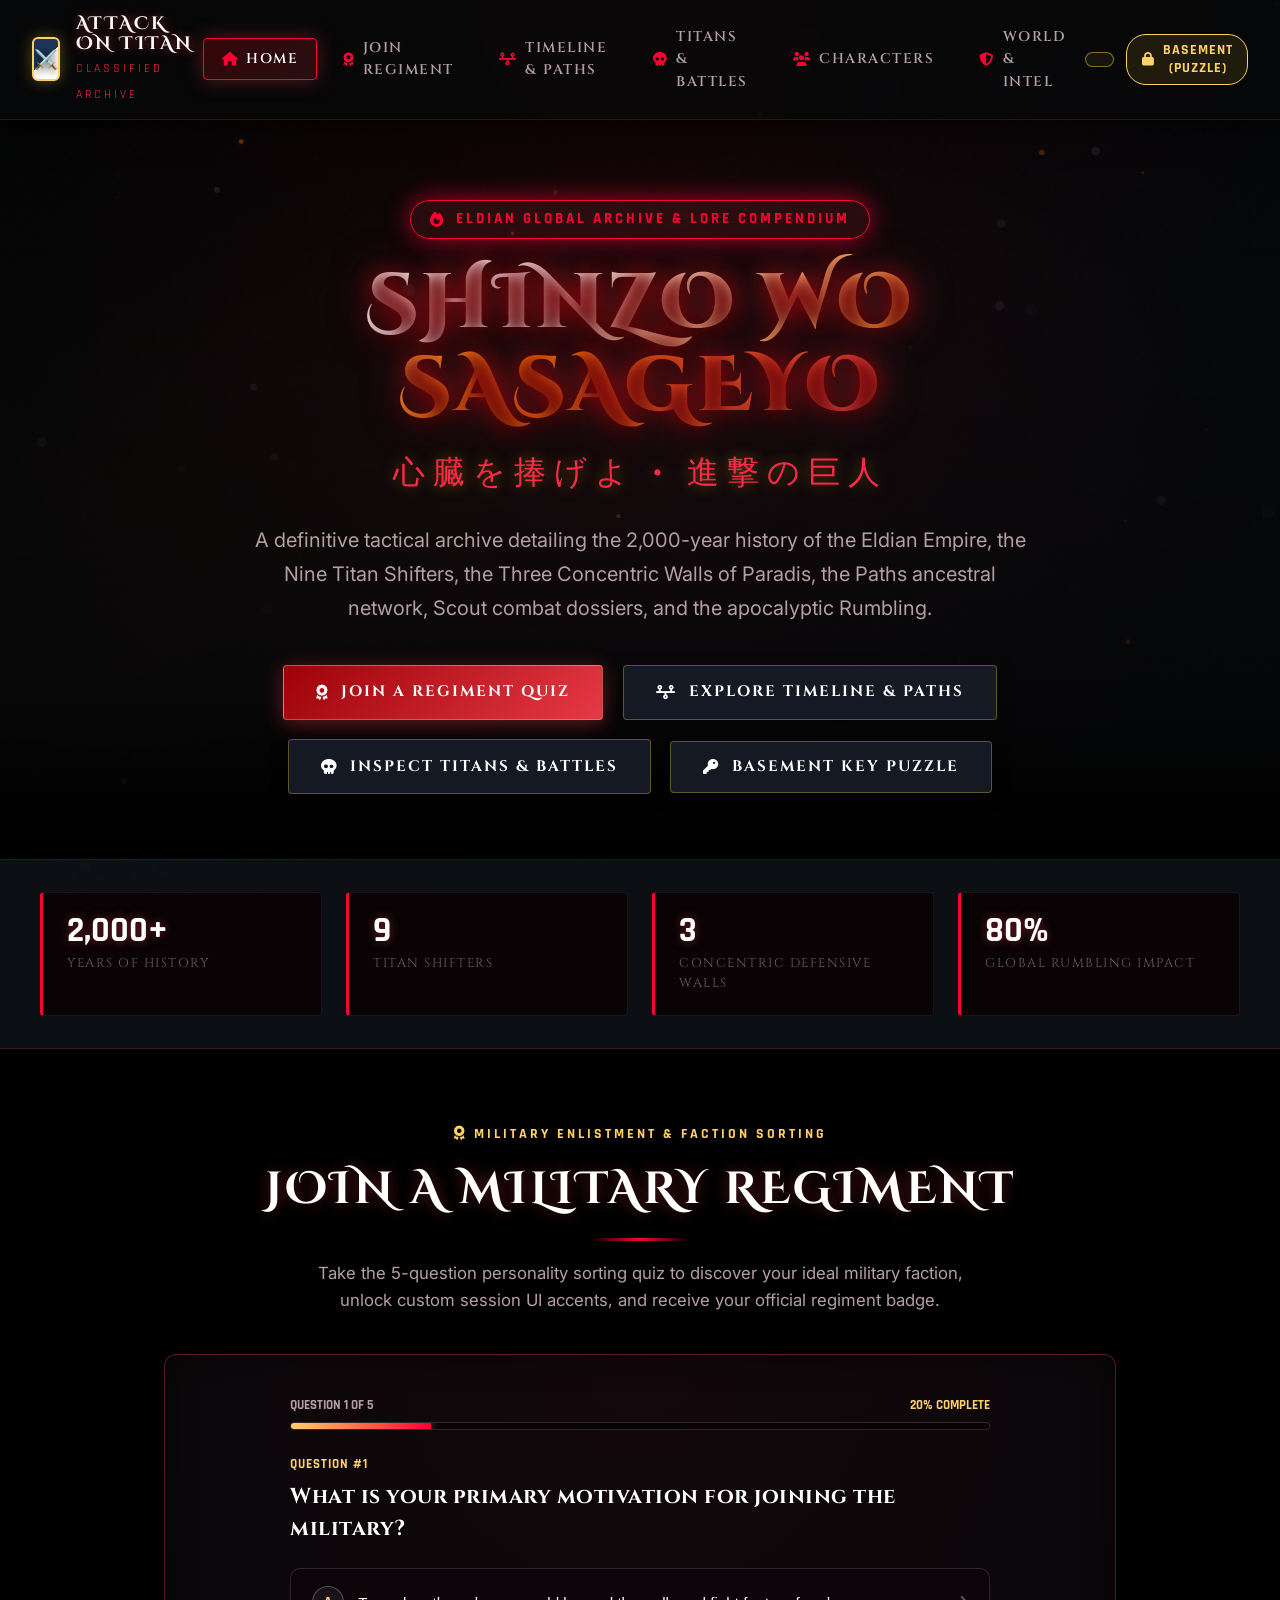
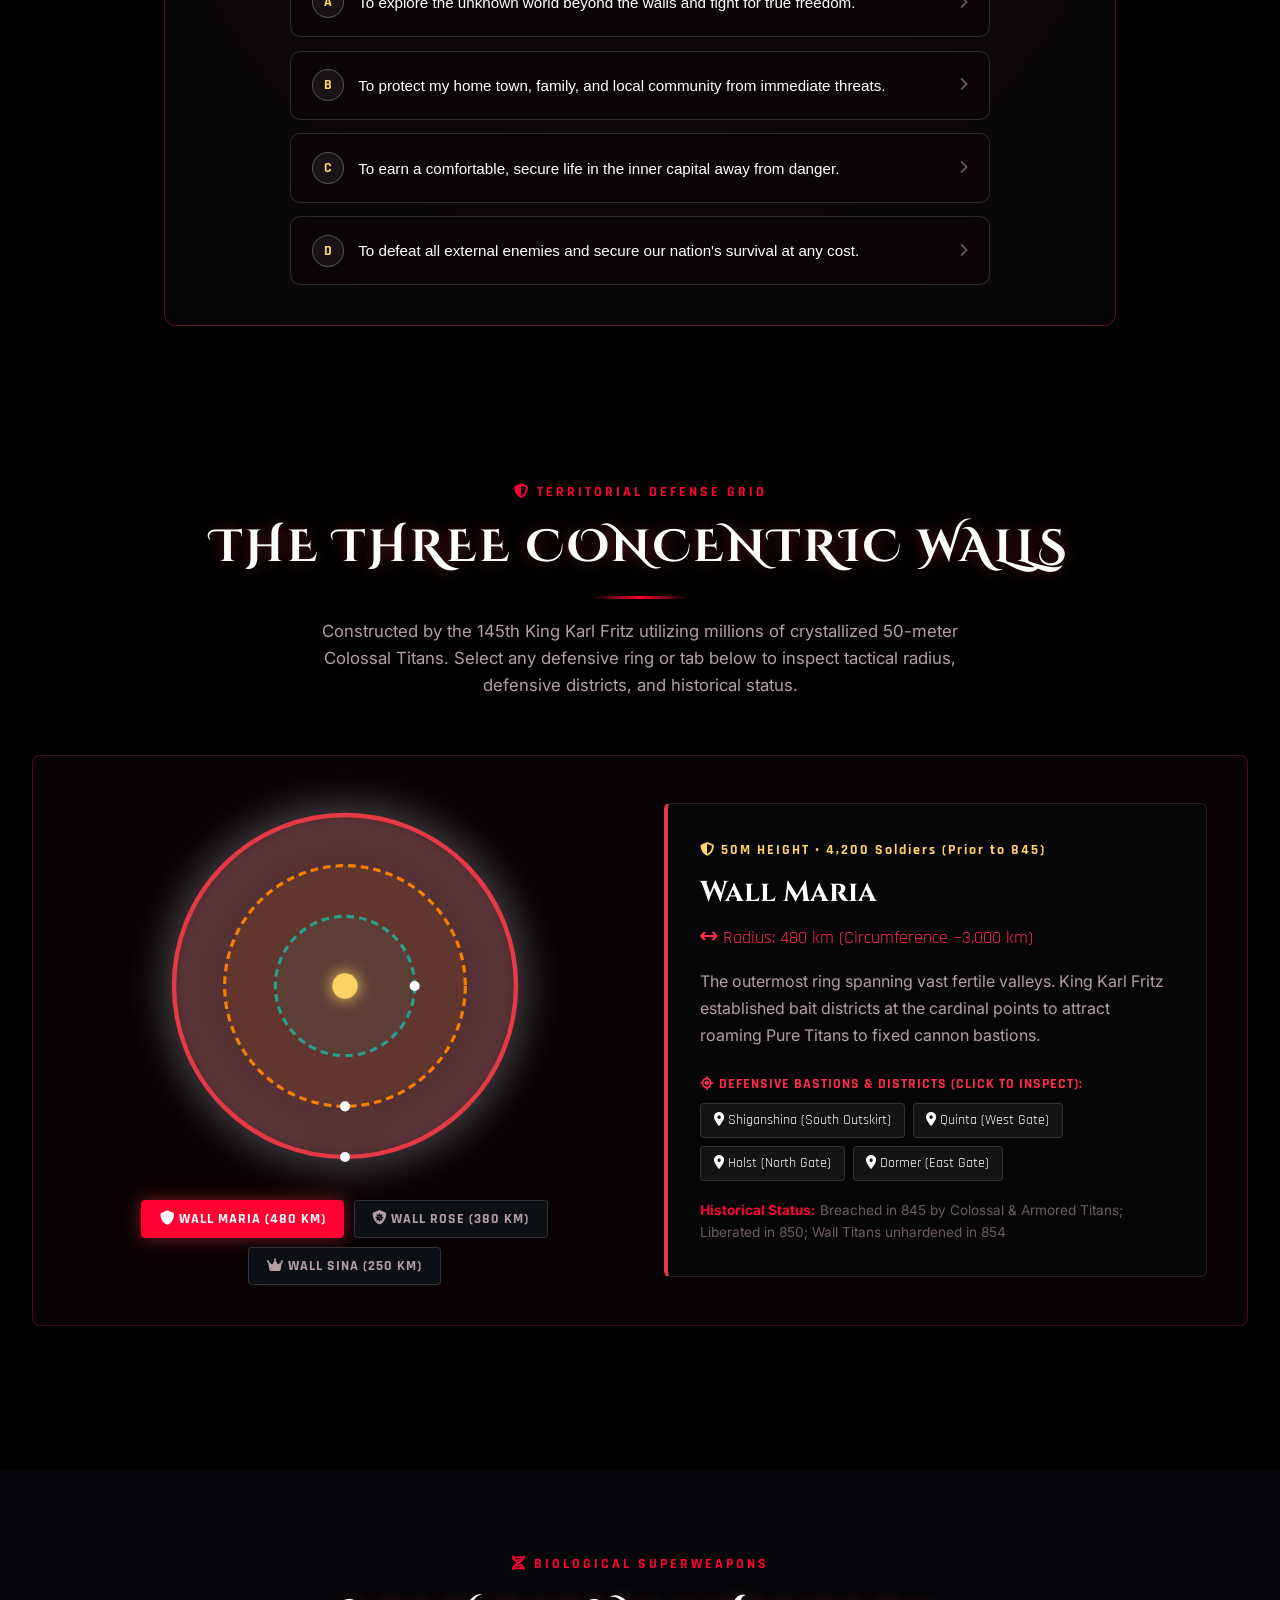
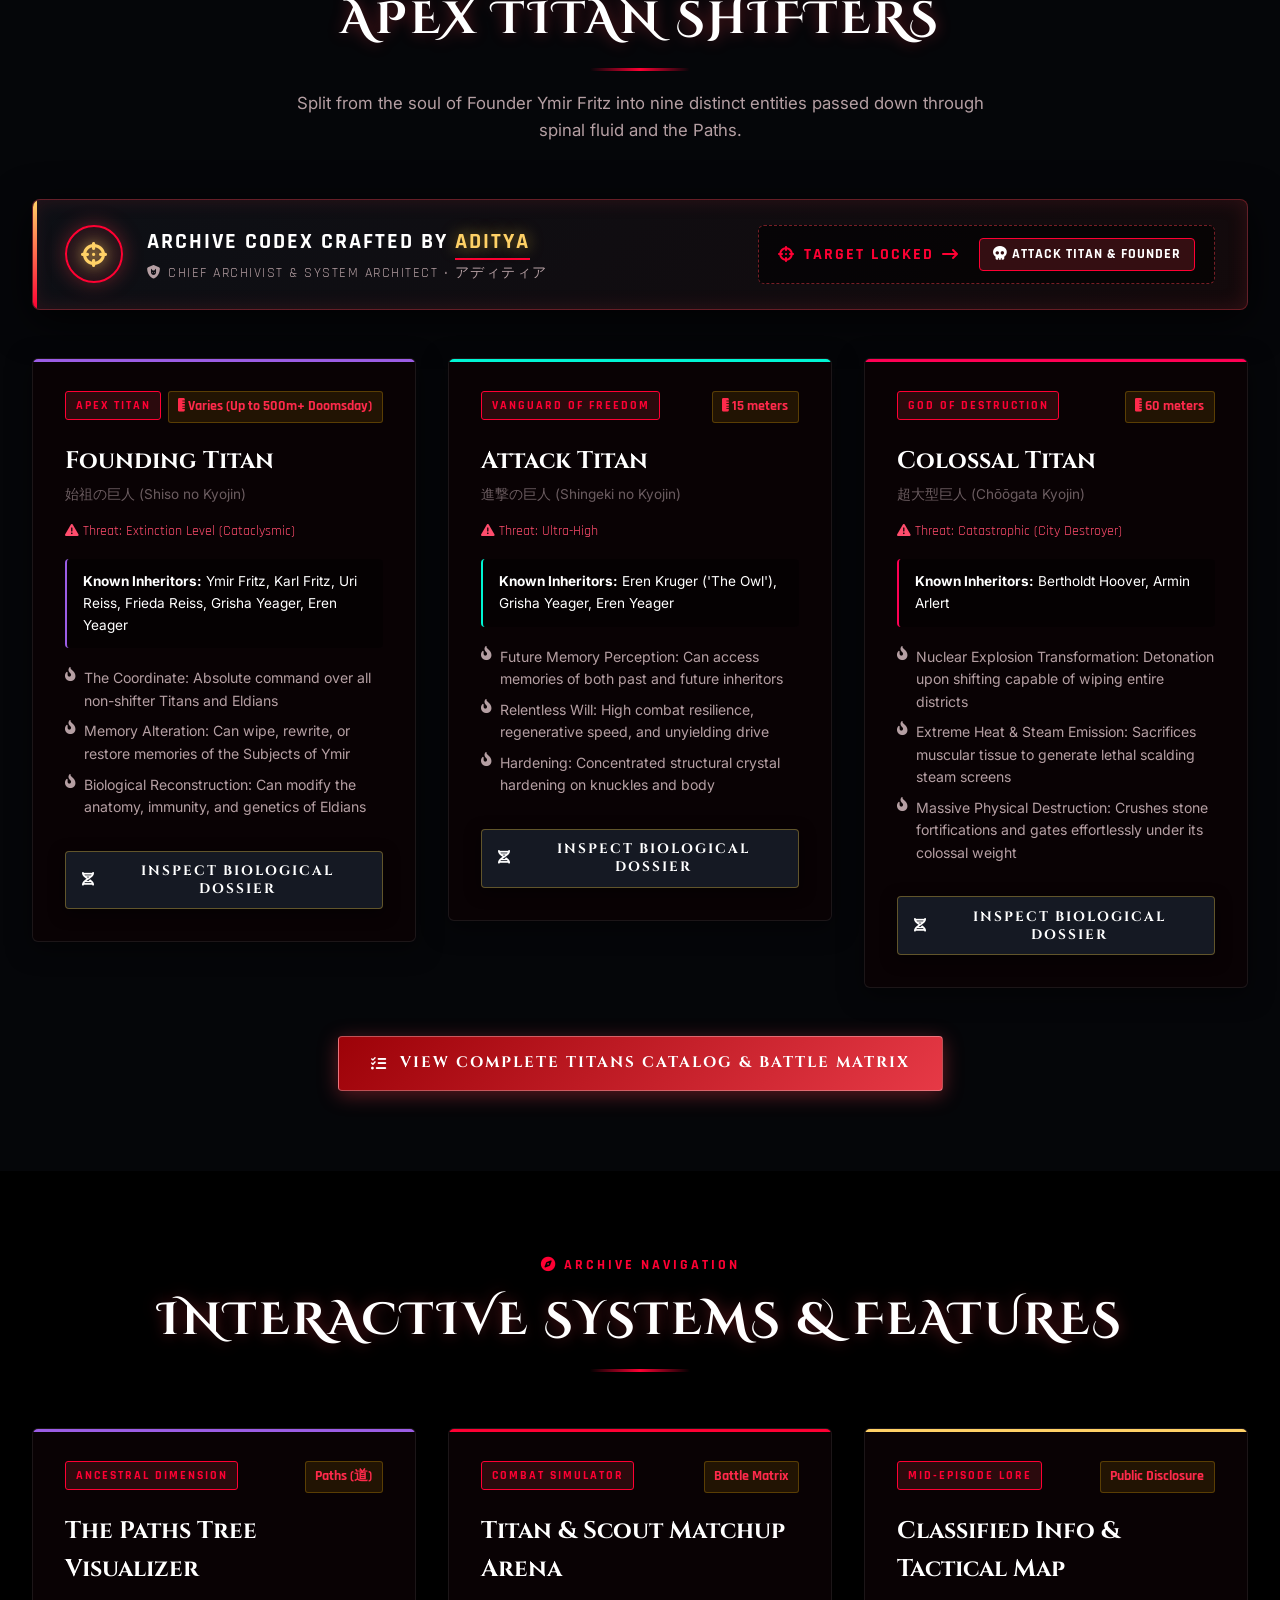
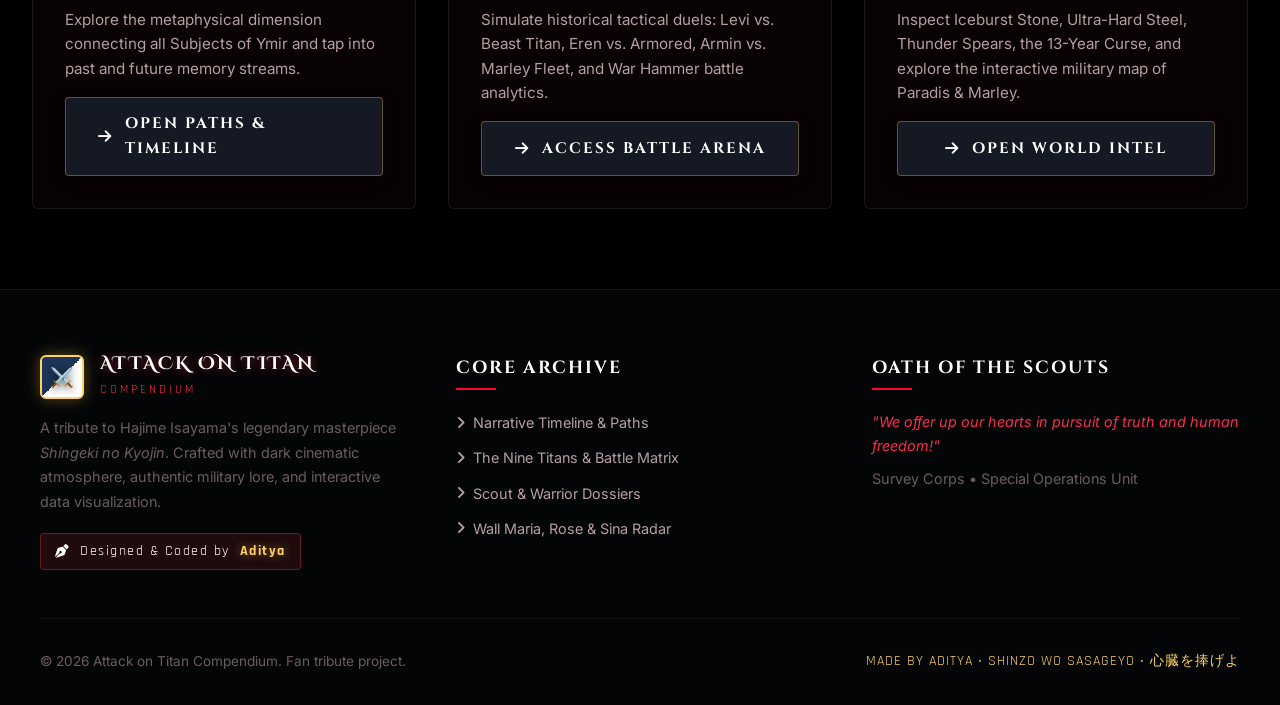
==== commit 4a8791be: "Match theme and aesthetics of Join Regiment navigation button with compendium theme on feature/ai-ed" ====
--- a/index.html
+++ b/index.html
@@ -29,7 +29,7 @@
 
       <ul class="nav-links">
         <li class="nav-item"><a href="index.html" class="active"><i class="fa-solid fa-house"></i> Home</a></li>
-        <li class="nav-item"><a href="#regiment-onboarding" style="color: var(--theme-faction-accent, #06D6A0);"><i class="fa-solid fa-award"></i> Join Regiment</a></li>
+        <li class="nav-item"><a href="#regiment-onboarding"><i class="fa-solid fa-award"></i> Join Regiment</a></li>
         <li class="nav-item"><a href="timeline.html"><i class="fa-solid fa-timeline"></i> Timeline & Paths</a></li>
         <li class="nav-item"><a href="titans.html"><i class="fa-solid fa-skull"></i> Titans & Battles</a></li>
         <li class="nav-item"><a href="characters.html"><i class="fa-solid fa-users"></i> Characters</a></li>
@@ -58,7 +58,7 @@
           A definitive tactical archive detailing the 2,000-year history of the Eldian Empire, the Nine Titan Shifters, the Three Concentric Walls of Paradis, the Paths ancestral network, Scout combat dossiers, and the apocalyptic Rumbling.
         </p>
         <div class="hero-actions reveal-on-scroll stagger-4">
-          <a href="#regiment-onboarding" class="btn btn-primary" style="box-shadow: 0 0 20px rgba(6, 214, 160, 0.4); border-color: #06D6A0;">
+          <a href="#regiment-onboarding" class="btn btn-primary">
             <i class="fa-solid fa-award"></i> Join a Regiment Quiz
           </a>
           <a href="timeline.html" class="btn btn-secondary">
--- a/css/components.css
+++ b/css/components.css
@@ -1866,16 +1866,22 @@
   font-weight: 700;
   letter-spacing: 0.06em;
   text-transform: uppercase;
-  background: rgba(0, 0, 0, 0.75);
-  border: 1px solid var(--theme-faction-accent, #06d6a0);
-  color: var(--theme-faction-accent, #06d6a0);
+  background: rgba(212, 175, 55, 0.08);
+  border: 1px solid rgba(212, 175, 55, 0.6);
+  color: var(--accent-gold, #ffd166);
   cursor: pointer;
   transition: all 0.25s ease;
   text-decoration: none;
 }
 
+.regiment-nav-badge i {
+  color: var(--accent-red, #e63946);
+}
+
 .regiment-nav-badge:hover {
-  box-shadow: 0 0 15px currentColor;
+  background: rgba(212, 175, 55, 0.18);
+  border-color: var(--accent-gold, #ffd166);
+  box-shadow: 0 0 15px rgba(212, 175, 55, 0.4);
   color: #fff;
   transform: translateY(-1px);
 }
